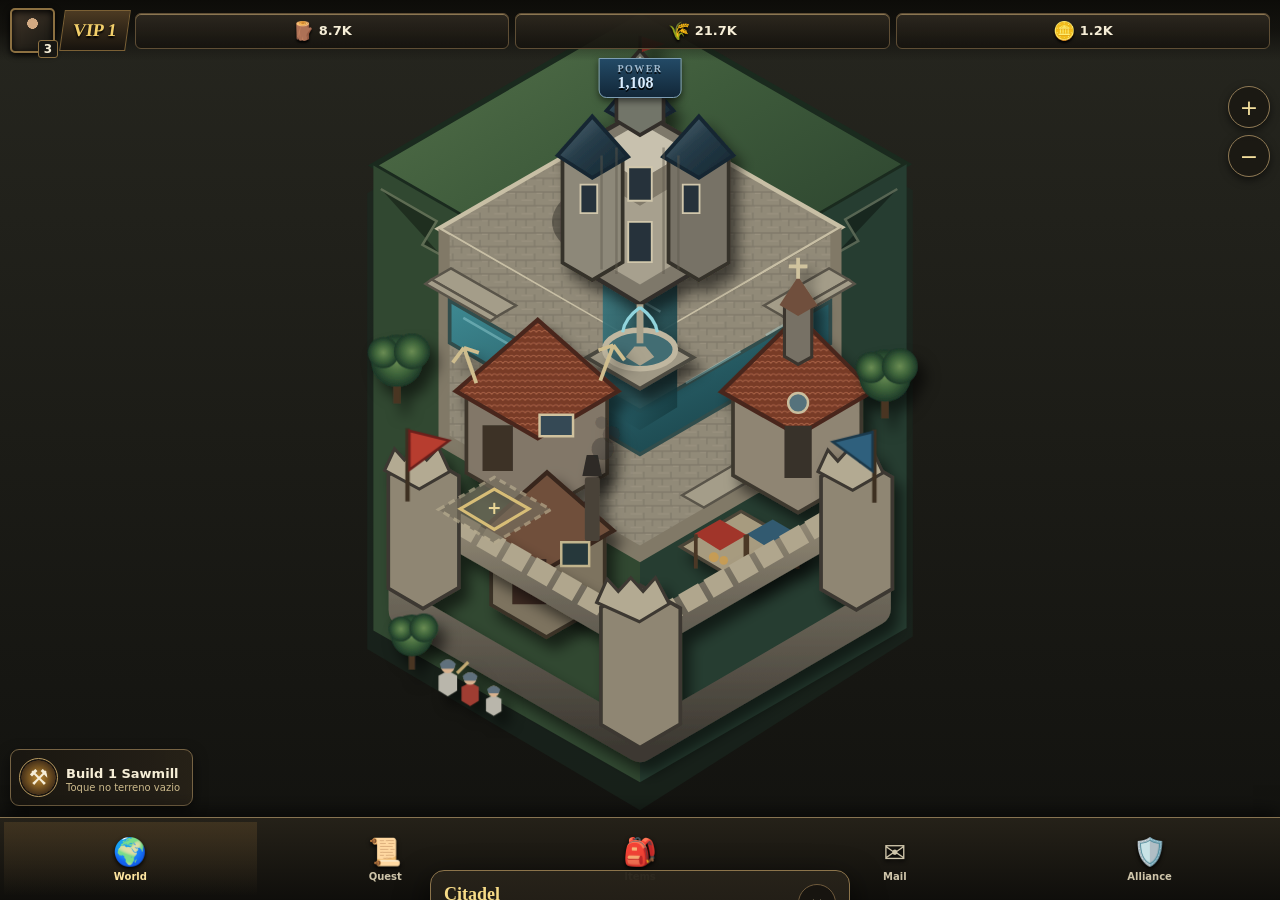
==== index.html @ a98031e5 "Build mobile RTS visual proof" ====
<!doctype html>
<html lang="pt-BR">
<head>
<meta charset="utf-8">
<meta name="viewport" content="width=device-width,initial-scale=1,maximum-scale=1,user-scalable=no,viewport-fit=cover">
<meta name="theme-color" content="#17150f">
<title>Citadel — RTS Visual Proof</title>
<style>
*{box-sizing:border-box;-webkit-tap-highlight-color:transparent}
html,body{margin:0;background:#0f0f0c;color:#f6eed7;font-family:Inter,system-ui,-apple-system,Segoe UI,Roboto,sans-serif;overflow:hidden;height:100%}
button{font:inherit}
#game{height:100%;width:100%;position:relative;overflow:hidden;background:linear-gradient(#26261f,#11110e);touch-action:none}
#worldViewport{position:absolute;inset:0;overflow:hidden}
#world{position:absolute;left:50%;top:48%;width:1000px;height:1500px;transform-origin:50% 50%;transform:translate(-50%,-50%) scale(.62)}
svg{width:100%;height:100%;display:block}
.hud{position:absolute;left:0;right:0;top:0;z-index:30;padding:max(8px,env(safe-area-inset-top)) 10px 8px;background:linear-gradient(180deg,rgba(12,11,8,.97),rgba(12,11,8,.72),transparent);pointer-events:none}
.hudrow{display:flex;align-items:center;gap:7px}
.avatar{width:45px;height:45px;border:2px solid #8c7041;border-radius:5px;background:radial-gradient(circle at 50% 33%,#d2aa83 0 15%,transparent 16%),linear-gradient(145deg,#423629,#151511);box-shadow:0 2px 7px #000 inset,0 2px 6px #000;position:relative;flex:0 0 auto}
.avatar:after{content:"3";position:absolute;right:-5px;bottom:-7px;background:#181713;border:1px solid #8c7041;padding:1px 5px;border-radius:3px;font-weight:900;font-size:12px}
.vip{font-family:Georgia,serif;font-weight:900;font-size:18px;color:#f3cf6a;text-shadow:0 2px 2px #000;border:1px solid #7b6035;background:linear-gradient(#4c3a22,#17130e);padding:9px 10px;transform:skew(-8deg)}
.resources{display:flex;gap:6px;min-width:0;flex:1}
.resource{height:36px;min-width:0;flex:1;display:flex;align-items:center;justify-content:center;gap:5px;border:1px solid #5f4e35;background:linear-gradient(#312b21dd,#14120ddd);border-radius:6px;box-shadow:inset 0 1px #8b7652;font-weight:800;font-size:13px}
.ico{font-size:18px;filter:drop-shadow(0 2px 1px #000)}
.power{position:absolute;top:58px;left:50%;transform:translateX(-50%);background:linear-gradient(180deg,#234a66,#122738);border:1px solid #7e9eb4;border-radius:0 0 8px 8px;padding:4px 18px 5px;font-family:Georgia,serif;font-weight:900;color:#d8edff;text-shadow:0 2px #000;white-space:nowrap;box-shadow:0 3px 7px #0008}
.power small{opacity:.7;font-size:10px;display:block;text-align:center;letter-spacing:.14em}
.zoomCtl{position:absolute;right:10px;top:86px;z-index:31;display:flex;flex-direction:column;gap:7px}
.zoomCtl button{width:42px;height:42px;border-radius:50%;border:1px solid #8f7954;background:#1a1812dd;color:#f4df9d;font-size:22px;box-shadow:0 3px 8px #0008}
.quest{position:absolute;left:10px;bottom:94px;z-index:29;max-width:72%;display:flex;align-items:center;gap:8px;padding:8px 12px 8px 8px;border:1px solid #766344;border-radius:9px;background:linear-gradient(90deg,#1a1711ee,#282218dd);box-shadow:0 5px 14px #0008}
.questIcon{width:39px;height:39px;border-radius:50%;display:grid;place-items:center;background:radial-gradient(circle,#bf8a2f,#453019 65%,#17130f 66%);border:1px solid #b99b60;font-size:22px}
.quest b{font-size:13px}
.quest small{display:block;color:#cdbb8c;font-size:10px}
.bottom{position:absolute;z-index:40;left:0;right:0;bottom:0;padding:4px 4px max(4px,env(safe-area-inset-bottom));background:linear-gradient(#262219f4,#0f0e0bf8);border-top:1px solid #887451;display:grid;grid-template-columns:repeat(5,1fr);gap:2px;box-shadow:0 -5px 18px #0009}
.nav{height:74px;border:0;background:transparent;color:#cfc5aa;display:flex;flex-direction:column;align-items:center;justify-content:center;gap:3px;font-size:10px;font-weight:800}
.nav span{font-size:27px;filter:drop-shadow(0 2px 2px #000)}
.nav.active{color:#ffe6a0;background:linear-gradient(#4b3b23aa,#16130e00)}
.sheet{position:absolute;z-index:50;left:8px;right:8px;bottom:86px;border:1px solid #8c744b;border-radius:14px;background:linear-gradient(180deg,#28231af5,#12110df8);box-shadow:0 12px 32px #000b;transform:translateY(140%);transition:.22s ease;padding:13px}
.sheet.open{transform:translateY(0)}
.sheetHead{display:flex;align-items:flex-start;justify-content:space-between;gap:12px}
.sheet h2{font-family:Georgia,serif;margin:0;font-size:18px;color:#f7db87}
.sheet p{margin:3px 0 0;font-size:11px;color:#c0b18e}
.close{width:38px;height:38px;border-radius:50%;background:#17140f;border:1px solid #6f5a3c;color:#e6d5a9}
.actions{display:grid;grid-template-columns:repeat(3,1fr);gap:8px;margin-top:12px}
.actions button{min-height:46px;border-radius:8px;border:1px solid #8f7448;background:linear-gradient(#5e4727,#281d11);color:#ffe9aa;font-size:12px;font-weight:800}
.actions button:disabled{opacity:.42}
.timerline{margin-top:9px;height:7px;background:#0c0b09;border-radius:9px;overflow:hidden;border:1px solid #4b412f}
.timerfill{height:100%;width:0;background:linear-gradient(90deg,#9a6e22,#f1c75e);transition:width .3s linear}
.toast{position:absolute;z-index:70;left:50%;bottom:175px;transform:translate(-50%,15px);opacity:0;background:#16130fe9;border:1px solid #9a7a48;padding:9px 14px;border-radius:20px;font-size:12px;white-space:nowrap;pointer-events:none;transition:.2s}
.toast.show{opacity:1;transform:translate(-50%,0)}
.floatTag{position:absolute;z-index:25;transform:translate(-50%,-50%);pointer-events:none;font-size:11px;font-weight:900;color:#f5e1a5;text-shadow:0 2px 2px #000;background:#14120dcb;border:1px solid #6b5939;border-radius:10px;padding:3px 7px}
@media(min-width:700px){#world{transform:translate(-50%,-50%) scale(.78)}.sheet{left:50%;right:auto;width:420px;transform:translate(-50%,140%)}.sheet.open{transform:translate(-50%,0)}}
</style>
</head>
<body>
<div id="game">
  <div id="worldViewport">
    <div id="world">
<svg id="city" viewBox="0 0 1000 1500" aria-label="Cidade medieval isométrica interativa">
<defs>
  <linearGradient id="grass" x1="0" y1="0" x2="1" y2="1"><stop stop-color="#55724b"/><stop offset=".45" stop-color="#3e5b3b"/><stop offset="1" stop-color="#273d2b"/></linearGradient>
  <linearGradient id="stone" x1="0" y1="0" x2="1" y2="1"><stop stop-color="#b8b09a"/><stop offset=".5" stop-color="#88806f"/><stop offset="1" stop-color="#5d584e"/></linearGradient>
  <linearGradient id="wall" x1="0" y1="0" x2="0" y2="1"><stop stop-color="#9a907b"/><stop offset=".4" stop-color="#6c6659"/><stop offset="1" stop-color="#3d3932"/></linearGradient>
  <linearGradient id="roofBlue" x1="0" y1="0" x2="1" y2="1"><stop stop-color="#59717c"/><stop offset=".45" stop-color="#263c49"/><stop offset="1" stop-color="#13242e"/></linearGradient>
  <linearGradient id="roofRed" x1="0" y1="0" x2="1" y2="1"><stop stop-color="#a45a3c"/><stop offset=".5" stop-color="#703623"/><stop offset="1" stop-color="#3e1f19"/></linearGradient>
  <linearGradient id="water" x1="0" y1="0" x2="1" y2="1"><stop stop-color="#3e8992"/><stop offset=".6" stop-color="#24575f"/><stop offset="1" stop-color="#14393e"/></linearGradient>
  <pattern id="cobbles" width="44" height="22" patternUnits="userSpaceOnUse">
    <rect width="44" height="22" fill="#918a78"/>
    <path d="M0 11h44M22 0v11M8 11v11M36 11v11" stroke="#6c6659" stroke-width="2" opacity=".45"/>
    <path d="M1 2h18M25 13h10" stroke="#c9c0a7" stroke-width="1" opacity=".28"/>
  </pattern>
  <pattern id="roofTile" width="18" height="10" patternUnits="userSpaceOnUse">
    <rect width="18" height="10" fill="#783b28"/>
    <path d="M0 9Q4 3 9 9Q13 3 18 9" fill="none" stroke="#bc7251" stroke-width="1.6" opacity=".7"/>
  </pattern>
  <filter id="shadow" x="-40%" y="-40%" width="180%" height="180%"><feGaussianBlur in="SourceAlpha" stdDeviation="11"/><feOffset dx="13" dy="18"/><feColorMatrix values="0 0 0 0 0 0 0 0 0 0 0 0 0 0 0 0 0 0 .55 0"/><feMerge><feMergeNode/><feMergeNode in="SourceGraphic"/></feMerge></filter>
  <filter id="soft"><feGaussianBlur stdDeviation="2"/></filter>
  <radialGradient id="tree"><stop stop-color="#6b8d54"/><stop offset=".55" stop-color="#3d633a"/><stop offset="1" stop-color="#1c3828"/></radialGradient>
</defs>

<!-- terrain -->
<path d="M500 105 940 360 940 1080 500 1360 60 1100 60 365Z" fill="#1a2b22" opacity=".55"/>
<path d="M500 70 930 318 500 568 70 320Z" fill="url(#grass)" stroke="#1a2a1e" stroke-width="9"/>
<path d="M70 320 500 568 500 1315 70 1070Z" fill="#314831"/>
<path d="M930 318 500 568 500 1315 930 1066Z" fill="#263d31"/>

<!-- cliff texture -->
<g opacity=".35" stroke="#b3b092" stroke-width="4">
<path d="M82 358l90 52-23 38 95 52-32 42 95 51-20 43 98 56"/>
<path d="M915 358l-84 49 21 35-92 52 25 42-94 53 17 38-103 59"/>
</g>

<!-- plaza -->
<path d="M500 235 825 420 500 610 175 422Z" fill="url(#cobbles)" stroke="#c8bfa5" stroke-width="7"/>
<path d="M500 610 825 420 825 770 500 960 175 772 175 422Z" fill="#817967"/>
<path d="M500 608 807 432 807 754 500 933 193 756 193 432Z" fill="url(#cobbles)"/>

<!-- canals -->
<path d="M193 538 500 716 807 539 807 607 500 786 193 606Z" fill="url(#water)" stroke="#314d4c" stroke-width="6"/>
<path d="M440 275 500 310 560 275 560 710 500 747 440 711Z" fill="url(#water)" opacity=".9"/>
<g opacity=".35" stroke="#b6edf0" stroke-width="4">
<path d="M215 566l88 51M348 643l88 51M574 671l88-51M703 594l76-44"/>
<path d="M467 342l66 38M467 430l66 38M467 518l66 38"/>
</g>

<!-- retaining stairs -->
<g fill="#a49d89" stroke="#595449" stroke-width="4">
<path d="M195 486l105 60-31 18-105-60z"/><path d="M164 504l105 60-10 7-105-60z"/>
<path d="M805 486l-105 60 31 18 105-60z"/><path d="M836 504l-105 60 10 7 105-60z"/>
<path d="M330 792l102 60-35 20-102-60z"/><path d="M670 792l-102 60 35 20 102-60z"/>
</g>

<!-- central keep -->
<g class="building" data-id="keep" filter="url(#shadow)" style="cursor:pointer">
  <ellipse cx="500" cy="411" rx="142" ry="75" fill="#10100e" opacity=".32"/>
  <path d="M405 286 500 232 596 287 596 487 500 544 405 487Z" fill="#7e786b" stroke="#332f29" stroke-width="7"/>
  <path d="M421 297 500 252 579 297 579 465 500 512 421 466Z" fill="#a7a08e"/>
  <path d="M421 297 500 252 579 297 500 344Z" fill="#c8c1ae"/>
  <path d="M421 297 500 344 579 297 579 338 500 385 421 338Z" fill="#817a6b"/>
  <path d="M446 232 500 170 554 232 500 263Z" fill="url(#roofBlue)" stroke="#14232d" stroke-width="6"/>
  <path d="M462 248v-71l38-43 38 43v72l-38 22z" fill="#727469" stroke="#332f29" stroke-width="6"/>
  <path d="M471 177 500 144 529 177 500 195z" fill="#d1cbbb"/>
  <path d="M500 134v-23" stroke="#28231b" stroke-width="5"/><path d="M503 112l37 12-37 13z" fill="#a5362b"/>
  <!-- towers -->
  <g><path d="M375 309l48-27 49 28v166l-49 29-48-28z" fill="#8d8879" stroke="#353129" stroke-width="6"/><path d="M367 304l56-63 58 65-58 34z" fill="url(#roofBlue)" stroke="#162832" stroke-width="6"/><path d="M643 309l-48-27-49 28v166l49 29 48-28z" fill="#777266" stroke="#353129" stroke-width="6"/><path d="M651 304l-56-63-58 65 58 34z" fill="url(#roofBlue)" stroke="#162832" stroke-width="6"/></g>
  <!-- windows -->
  <g fill="#26333a" stroke="#d1c7ac" stroke-width="3"><path d="M481 323h38v54h-38z"/><path d="M481 411h38v65h-38z"/><path d="M404 351h27v46h-27z"/><path d="M569 351h27v46h-27z"/></g>
  <g stroke="#5e594d" stroke-width="4" opacity=".45"><path d="M438 304v184M462 291v204M538 291v204M562 304v184"/></g>
</g>

<!-- fountain -->
<g class="building" data-id="fountain" filter="url(#shadow)" style="cursor:pointer">
 <path d="M500 581l86 49-86 50-86-50z" fill="#9f9885" stroke="#4c493f" stroke-width="6"/>
 <ellipse cx="500" cy="617" rx="57" ry="31" fill="#426d73" stroke="#c0b7a0" stroke-width="9"/>
 <path d="M491 612h18l14 17-23 14-23-14z" fill="#aaa38e"/><path d="M500 607v-63" stroke="#a8a18b" stroke-width="11"/><path d="M500 549q-25 18-28 40M500 549q25 18 28 40" fill="none" stroke="#91d4dc" stroke-width="5"/>
</g>

<!-- chapel -->
<g class="building" data-id="chapel" filter="url(#shadow)" style="cursor:pointer">
 <path d="M650 690l105-60 102 59v132l-102 59-105-60z" fill="#8f8573" stroke="#3e382f" stroke-width="6"/>
 <path d="M631 685l124-122 121 121-121 71z" fill="url(#roofTile)" stroke="#4a281e" stroke-width="7"/>
 <path d="M733 628v-82l22-28 22 28v83l-22 12z" fill="#777165" stroke="#3b362f" stroke-width="5"/>
 <path d="M725 545l30-46 31 46-31 18z" fill="#70503d"/><path d="M755 503v-34M740 483h30" stroke="#d0c39e" stroke-width="6"/>
 <path d="M733 740h44v84h-44z" fill="#393029"/><circle cx="755" cy="703" r="16" fill="#54727c" stroke="#cabf9f" stroke-width="4"/>
</g>

<!-- barracks -->
<g class="building" data-id="barracks" filter="url(#shadow)" style="cursor:pointer">
 <path d="M220 690l115-67 112 65v129l-112 65-115-66z" fill="#827767" stroke="#3d352c" stroke-width="6"/>
 <path d="M203 684l132-115 130 115-130 76z" fill="url(#roofTile)" stroke="#4a281e" stroke-width="7"/>
 <path d="M246 739h49v74h-49z" fill="#3d3328"/><path d="M338 722h54v35h-54z" fill="#354955" stroke="#d0c29e" stroke-width="4"/>
 <path d="M236 671l-20-57M216 614l-18 24M216 614l24 8" stroke="#cfbd8e" stroke-width="6"/>
 <path d="M436 667l21-57M457 610l18 24M457 610l-24 8" stroke="#cfbd8e" stroke-width="6"/>
</g>

<!-- workshop -->
<g class="building" data-id="workshop" filter="url(#shadow)" style="cursor:pointer">
 <path d="M260 912l90-52 93 54v113l-94 54-89-52z" fill="#7d735f" stroke="#3a3328" stroke-width="6"/>
 <path d="M245 908l105-93 107 94-107 62z" fill="#70503b" stroke="#38261e" stroke-width="7"/>
 <path d="M294 955h55v73h-55z" fill="#3c2c22"/><path d="M373 928h45v38h-45z" fill="#26383a" stroke="#c2b58d" stroke-width="4"/>
 <rect x="411" y="823" width="24" height="103" rx="4" fill="#494239"/><path d="M407 821h32l-7-34h-18z" fill="#2d2c28"/>
 <g fill="#2b2925"><circle cx="440" cy="777" r="18" opacity=".35"/><circle cx="454" cy="754" r="14" opacity=".25"/><circle cx="438" cy="735" r="10" opacity=".2"/></g>
</g>

<!-- market -->
<g class="building" data-id="market" filter="url(#shadow)" style="cursor:pointer">
 <path d="M565 935l98-57 107 61-100 58z" fill="#a79b7f" stroke="#4c4437" stroke-width="5"/>
 <g><path d="M587 915l42-24 43 25-43 25z" fill="#a1362c"/><path d="M672 915l42-24 43 25-43 25z" fill="#315a6f"/></g>
 <g stroke="#4b3927" stroke-width="6"><path d="M590 915v55M670 916v55M673 915v55M754 916v55"/></g>
 <g fill="#c69c55"><circle cx="619" cy="952" r="8"/><circle cx="635" cy="957" r="7"/><circle cx="704" cy="952" r="8"/></g>
</g>

<!-- wall foreground -->
<g filter="url(#shadow)">
 <path d="M122 864 500 1082 877 864 877 1035 500 1255 122 1037Z" fill="none" stroke="url(#wall)" stroke-width="55" stroke-linejoin="round"/>
 <path d="M122 849 500 1067 877 849" fill="none" stroke="#b0a68d" stroke-width="33" stroke-dasharray="37 10"/>
 <g fill="#8f8673" stroke="#3c3931" stroke-width="6">
  <path d="M94 819l56-32 58 34v180l-58 34-56-33z"/><path d="M792 822l57-33 58 34v180l-58 34-57-33z"/>
  <path d="M437 1033l63-36 65 37v187l-65 38-63-37z"/>
 </g>
 <g fill="#b3aa92" stroke="#3d3931" stroke-width="5">
  <path d="M88 812l16-35 16 18 18-20 18 20 19-20 18 39-49 28z"/>
  <path d="M787 814l16-35 16 18 18-20 18 20 19-20 18 39-49 28z"/>
  <path d="M430 1025l17-38 18 20 20-22 20 22 20-22 22 42-48 29z"/>
 </g>
</g>

<!-- empty build plot -->
<g class="building" data-id="plot" style="cursor:pointer">
 <path d="M175 875l90-52 91 52-91 54z" fill="#756e5e" opacity=".7" stroke="#b5aa8d" stroke-width="5" stroke-dasharray="11 8"/>
 <path d="M210 874l55-32 56 32-56 33z" fill="none" stroke="#d7bd77" stroke-width="5"/>
 <text x="265" y="882" text-anchor="middle" font-size="28" fill="#ead696" font-weight="900">+</text>
</g>

<!-- trees and details -->
<g filter="url(#shadow)">
  <g transform="translate(108 630)"><rect x="-6" y="24" width="12" height="50" fill="#493624"/><circle cy="5" r="42" fill="url(#tree)"/><circle cx="-22" cy="-8" r="25" fill="url(#tree)"/><circle cx="24" cy="-10" r="29" fill="url(#tree)"/></g>
  <g transform="translate(895 654)"><rect x="-6" y="24" width="12" height="50" fill="#493624"/><circle cy="5" r="42" fill="url(#tree)"/><circle cx="-22" cy="-8" r="25" fill="url(#tree)"/><circle cx="24" cy="-10" r="29" fill="url(#tree)"/></g>
  <g transform="translate(132 1074) scale(.8)"><rect x="-6" y="24" width="12" height="50" fill="#493624"/><circle cy="5" r="42" fill="url(#tree)"/><circle cx="-22" cy="-8" r="25" fill="url(#tree)"/><circle cx="24" cy="-10" r="29" fill="url(#tree)"/></g>
</g>

<!-- troops -->
<g id="troops" filter="url(#shadow)">
 <g transform="translate(190 1135)"><path d="M0 0l15 8v24l-15 9-15-9V8z" fill="#b9b6ab"/><circle cy="-7" r="11" fill="#d8b28f"/><path d="M-13-11Q0-25 13-11l-3 8H-10z" fill="#5f6f7b"/><path d="M15 4l18-18" stroke="#c3aa73" stroke-width="5"/></g>
 <g transform="translate(226 1154) scale(.92)"><path d="M0 0l15 8v24l-15 9-15-9V8z" fill="#9f3c33"/><circle cy="-7" r="11" fill="#d8b28f"/><path d="M-13-11Q0-25 13-11l-3 8H-10z" fill="#5f6f7b"/></g>
 <g transform="translate(264 1174) scale(.82)"><path d="M0 0l15 8v24l-15 9-15-9V8z" fill="#b9b6ab"/><circle cy="-7" r="11" fill="#d8b28f"/><path d="M-13-11Q0-25 13-11l-3 8H-10z" fill="#5f6f7b"/></g>
 </g>

<!-- banners -->
<g><path d="M125 744v118" stroke="#3d3021" stroke-width="7"/><path d="M128 748l64 16-64 47z" fill="#b73d2f" stroke="#6b1f1b" stroke-width="4"/><path d="M878 746v118" stroke="#3d3021" stroke-width="7"/><path d="M875 750l-64 16 64 47z" fill="#2f607d" stroke="#1b394b" stroke-width="4"/></g>

<!-- selection ring -->
<ellipse id="selection" cx="500" cy="430" rx="115" ry="60" fill="none" stroke="#f5d36b" stroke-width="7" stroke-dasharray="15 10" opacity="0"/>
</svg>
    </div>
  </div>

  <div class="hud">
    <div class="hudrow">
      <div class="avatar"></div><div class="vip">VIP 1</div>
      <div class="resources">
        <div class="resource"><span class="ico">🪵</span><span id="wood">8.7K</span></div>
        <div class="resource"><span class="ico">🌾</span><span id="food">21.7K</span></div>
        <div class="resource"><span class="ico">🪙</span><span id="gold">1.2K</span></div>
      </div>
    </div>
    <div class="power"><small>POWER</small><span id="power">1,108</span></div>
  </div>
  <div class="zoomCtl"><button id="zin" aria-label="Aproximar">+</button><button id="zout" aria-label="Afastar">−</button></div>
  <div class="quest"><div class="questIcon">⚒️</div><div><b id="questTitle">Build 1 Sawmill</b><small id="questSub">Toque no terreno vazio</small></div></div>
  <div class="bottom">
    <button class="nav active" data-nav="World"><span>🌍</span>World</button>
    <button class="nav" data-nav="Quest"><span>📜</span>Quest</button>
    <button class="nav" data-nav="Items"><span>🎒</span>Items</button>
    <button class="nav" data-nav="Mail"><span>✉️</span>Mail</button>
    <button class="nav" data-nav="Alliance"><span>🛡️</span>Alliance</button>
  </div>
  <section id="sheet" class="sheet" aria-live="polite">
    <div class="sheetHead"><div><h2 id="bname">Citadel</h2><p id="bdesc">Centro administrativo da cidade.</p></div><button class="close" id="close">×</button></div>
    <div class="timerline"><div class="timerfill" id="timerfill"></div></div>
    <div class="actions">
      <button id="primary">Upgrade</button><button id="secondary">Collect</button><button id="info">Details</button>
    </div>
  </section>
  <div id="toast" class="toast">Pronto</div>
</div>
<script>
(()=>{
const game=document.querySelector('#game'),world=document.querySelector('#world'),sheet=document.querySelector('#sheet'),selection=document.querySelector('#selection');
const bname=document.querySelector('#bname'),bdesc=document.querySelector('#bdesc'),primary=document.querySelector('#primary'),secondary=document.querySelector('#secondary'),timerfill=document.querySelector('#timerfill'),toast=document.querySelector('#toast');
const resources={wood:8700,food:21700,gold:1200,power:1108};
const defs={
 keep:{name:'Citadel — Level 2',desc:'Command center. Upgrade to unlock new districts.',cost:1400,action:'Upgrade'},
 fountain:{name:'Royal Fountain',desc:'A civic monument. Collect morale rewards.',cost:0,action:'Inspire'},
 chapel:{name:'Chapel',desc:'Research civic and cultural bonuses.',cost:900,action:'Research'},
 barracks:{name:'Barracks',desc:'Train infantry for city defense.',cost:600,action:'Train'},
 workshop:{name:'Workshop',desc:'Produces construction tools and siege parts.',cost:500,action:'Craft'},
 market:{name:'Market',desc:'Trade resources and collect taxes.',cost:0,action:'Collect'},
 plot:{name:'Build Plot',desc:'Empty construction lot. Build a Sawmill here.',cost:800,action:'Build Sawmill'}
};
let selected='keep',scale=.62,tx=0,ty=0,drag=false,lastX=0,lastY=0,moved=false,timer=null,timerStart=0,timerDur=0,plotBuilt=false;
function fmt(n){return n>=1000?(n/1000).toFixed(n%1000?1:0)+'K':String(n)}
function sync(){for(const k of ['wood','food','gold'])document.querySelector('#'+k).textContent=fmt(resources[k]);document.querySelector('#power').textContent=resources.power.toLocaleString('en-US')}
function showToast(t){toast.textContent=t;toast.classList.add('show');clearTimeout(showToast.t);showToast.t=setTimeout(()=>toast.classList.remove('show'),1400)}
function applyTransform(){world.style.transform=`translate(calc(-50% + ${tx}px),calc(-50% + ${ty}px)) scale(${scale})`}
function select(id,el){
 selected=id;const d=defs[id];if(!d)return;
 bname.textContent=d.name;bdesc.textContent=d.desc;primary.textContent=d.action;secondary.textContent=id==='barracks'?'Train x5':id==='market'?'Taxes':'Collect';
 primary.disabled=false;timerfill.style.width='0%';sheet.classList.add('open');
 if(el){
  const box=el.getBBox();selection.setAttribute('cx',box.x+box.width/2);selection.setAttribute('cy',box.y+box.height*.72);selection.setAttribute('rx',Math.max(55,box.width*.45));selection.setAttribute('ry',Math.max(30,box.height*.16));selection.style.opacity='1';
 }
}
document.querySelectorAll('.building').forEach(el=>el.addEventListener('click',e=>{if(moved)return;select(el.dataset.id,el)}));
document.querySelector('#close').addEventListener('click',()=>{sheet.classList.remove('open');selection.style.opacity='0'});
function runTimer(ms,onDone){
 clearInterval(timer);timerDur=ms;timerStart=Date.now();primary.disabled=true;
 timer=setInterval(()=>{let p=Math.min(1,(Date.now()-timerStart)/timerDur);timerfill.style.width=(p*100)+'%';primary.textContent=p<1?Math.ceil((timerDur-(Date.now()-timerStart))/1000)+'s':'Done';if(p>=1){clearInterval(timer);primary.disabled=false;onDone();}},120);
}
primary.addEventListener('click',()=>{
 const d=defs[selected];if(!d)return;
 if(selected==='plot'){
   if(plotBuilt){showToast('Sawmill already built');return}
   if(resources.wood<800){showToast('Not enough wood');return}
   resources.wood-=800;sync();runTimer(6500,()=>{
     plotBuilt=true;defs.plot.name='Sawmill — Level 1';defs.plot.desc='Produces wood for construction.';defs.plot.action='Upgrade';
     const g=document.querySelector('[data-id="plot"]');
     g.innerHTML='<path d="M175 875l90-52 91 52-91 54z" fill="#85745e" stroke="#3a3027" stroke-width="6"/><path d="M198 867l67-59 69 60-69 40z" fill="#79422c" stroke="#3f241c" stroke-width="6"/><path d="M221 873v-43l44-25 44 25v44l-44 26z" fill="#9a876e" stroke="#4c4033" stroke-width="5"/><path d="M282 826l42-54 12 10-40 54z" fill="#4c3927"/><circle cx="324" cy="781" r="15" fill="#4b3928"/>';
     document.querySelector('#questTitle').textContent='Sawmill Complete';document.querySelector('#questSub').textContent='Quest reward +250 wood';
     resources.wood+=250;resources.power+=85;sync();bname.textContent=defs.plot.name;bdesc.textContent=defs.plot.desc;primary.textContent='Upgrade';showToast('Sawmill complete +85 Power');
   }); return;
 }
 const cost=d.cost||0;if(cost&&resources.wood<cost){showToast('Not enough wood');return}
 if(cost)resources.wood-=cost;sync();runTimer(selected==='keep'?5000:3200,()=>{resources.power+=selected==='keep'?120:35;sync();primary.textContent=d.action;showToast(d.action+' complete')});
});
secondary.addEventListener('click',()=>{
 if(selected==='barracks'){if(resources.food<500){showToast('Need 500 food');return}resources.food-=500;resources.power+=25;sync();showToast('5 infantry trained');}
 else {resources.gold+=selected==='market'?180:40;sync();showToast('Resources collected');}
});
document.querySelector('#info').addEventListener('click',()=>showToast('Visual proof — interactive prototype'));
document.querySelectorAll('.nav').forEach(b=>b.addEventListener('click',()=>{document.querySelectorAll('.nav').forEach(x=>x.classList.toggle('active',x===b));showToast(b.dataset.nav+' prototype')}));
document.querySelector('#zin').addEventListener('click',()=>{scale=Math.min(1.1,scale+.08);applyTransform()});
document.querySelector('#zout').addEventListener('click',()=>{scale=Math.max(.42,scale-.08);applyTransform()});
game.addEventListener('pointerdown',e=>{if(e.target.closest('button,.sheet'))return;drag=true;moved=false;lastX=e.clientX;lastY=e.clientY;game.setPointerCapture(e.pointerId)});
game.addEventListener('pointermove',e=>{if(!drag)return;let dx=e.clientX-lastX,dy=e.clientY-lastY;if(Math.abs(dx)+Math.abs(dy)>3)moved=true;tx+=dx;ty+=dy;lastX=e.clientX;lastY=e.clientY;tx=Math.max(-320,Math.min(320,tx));ty=Math.max(-420,Math.min(420,ty));applyTransform()});
game.addEventListener('pointerup',()=>{drag=false;setTimeout(()=>moved=false,30)});
game.addEventListener('pointercancel',()=>drag=false);
game.addEventListener('wheel',e=>{e.preventDefault();scale=Math.max(.42,Math.min(1.1,scale+(e.deltaY<0?.05:-.05)));applyTransform()},{passive:false});
sync();applyTransform();
})();
</script>
</body>
</html>
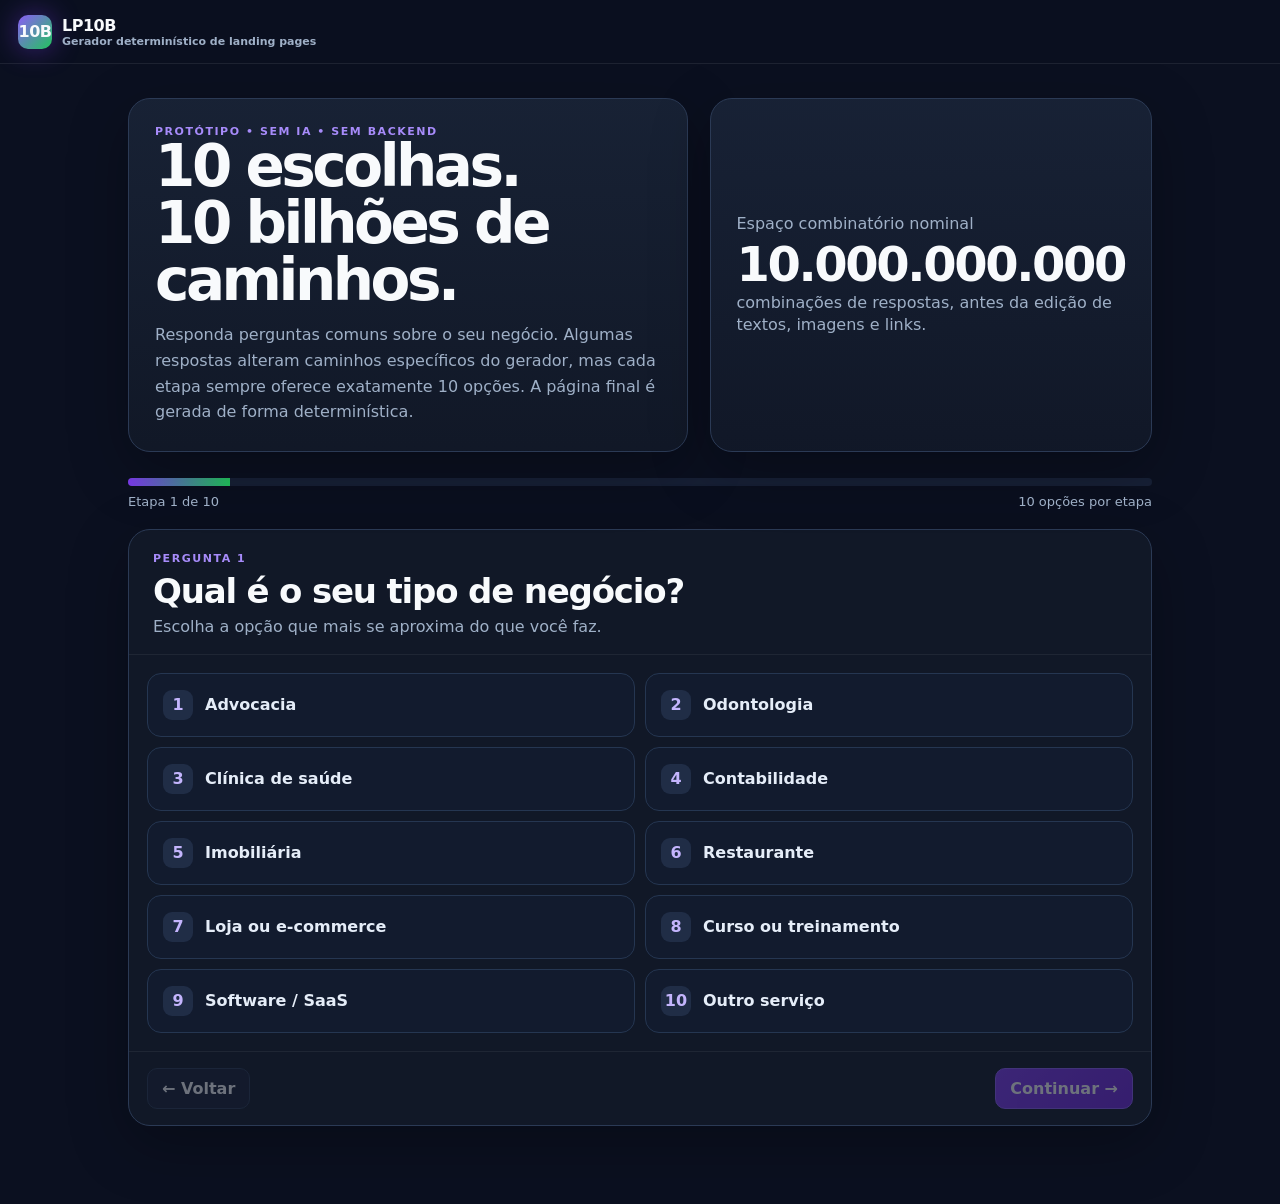
==== commit 5b7a289b: "Replace RTS demo with LP10B deterministic landing page generator" ====
--- a/index.html
+++ b/index.html
@@ -2,309 +2,744 @@
 <html lang="pt-BR">
 <head>
 <meta charset="utf-8">
-<meta name="viewport" content="width=device-width,initial-scale=1,maximum-scale=1,user-scalable=no,viewport-fit=cover">
-<meta name="theme-color" content="#17150f">
-<title>Citadel — RTS Visual Proof</title>
+<meta name="viewport" content="width=device-width,initial-scale=1,viewport-fit=cover">
+<meta name="theme-color" content="#111827">
+<title>LP10B — Gerador determinístico de Landing Pages</title>
 <style>
-*{box-sizing:border-box;-webkit-tap-highlight-color:transparent}
-html,body{margin:0;background:#0f0f0c;color:#f6eed7;font-family:Inter,system-ui,-apple-system,Segoe UI,Roboto,sans-serif;overflow:hidden;height:100%}
-button{font:inherit}
-#game{height:100%;width:100%;position:relative;overflow:hidden;background:linear-gradient(#26261f,#11110e);touch-action:none}
-#worldViewport{position:absolute;inset:0;overflow:hidden}
-#world{position:absolute;left:50%;top:48%;width:1000px;height:1500px;transform-origin:50% 50%;transform:translate(-50%,-50%) scale(.62)}
-svg{width:100%;height:100%;display:block}
-.hud{position:absolute;left:0;right:0;top:0;z-index:30;padding:max(8px,env(safe-area-inset-top)) 10px 8px;background:linear-gradient(180deg,rgba(12,11,8,.97),rgba(12,11,8,.72),transparent);pointer-events:none}
-.hudrow{display:flex;align-items:center;gap:7px}
-.avatar{width:45px;height:45px;border:2px solid #8c7041;border-radius:5px;background:radial-gradient(circle at 50% 33%,#d2aa83 0 15%,transparent 16%),linear-gradient(145deg,#423629,#151511);box-shadow:0 2px 7px #000 inset,0 2px 6px #000;position:relative;flex:0 0 auto}
-.avatar:after{content:"3";position:absolute;right:-5px;bottom:-7px;background:#181713;border:1px solid #8c7041;padding:1px 5px;border-radius:3px;font-weight:900;font-size:12px}
-.vip{font-family:Georgia,serif;font-weight:900;font-size:18px;color:#f3cf6a;text-shadow:0 2px 2px #000;border:1px solid #7b6035;background:linear-gradient(#4c3a22,#17130e);padding:9px 10px;transform:skew(-8deg)}
-.resources{display:flex;gap:6px;min-width:0;flex:1}
-.resource{height:36px;min-width:0;flex:1;display:flex;align-items:center;justify-content:center;gap:5px;border:1px solid #5f4e35;background:linear-gradient(#312b21dd,#14120ddd);border-radius:6px;box-shadow:inset 0 1px #8b7652;font-weight:800;font-size:13px}
-.ico{font-size:18px;filter:drop-shadow(0 2px 1px #000)}
-.power{position:absolute;top:58px;left:50%;transform:translateX(-50%);background:linear-gradient(180deg,#234a66,#122738);border:1px solid #7e9eb4;border-radius:0 0 8px 8px;padding:4px 18px 5px;font-family:Georgia,serif;font-weight:900;color:#d8edff;text-shadow:0 2px #000;white-space:nowrap;box-shadow:0 3px 7px #0008}
-.power small{opacity:.7;font-size:10px;display:block;text-align:center;letter-spacing:.14em}
-.zoomCtl{position:absolute;right:10px;top:86px;z-index:31;display:flex;flex-direction:column;gap:7px}
-.zoomCtl button{width:42px;height:42px;border-radius:50%;border:1px solid #8f7954;background:#1a1812dd;color:#f4df9d;font-size:22px;box-shadow:0 3px 8px #0008}
-.quest{position:absolute;left:10px;bottom:94px;z-index:29;max-width:72%;display:flex;align-items:center;gap:8px;padding:8px 12px 8px 8px;border:1px solid #766344;border-radius:9px;background:linear-gradient(90deg,#1a1711ee,#282218dd);box-shadow:0 5px 14px #0008}
-.questIcon{width:39px;height:39px;border-radius:50%;display:grid;place-items:center;background:radial-gradient(circle,#bf8a2f,#453019 65%,#17130f 66%);border:1px solid #b99b60;font-size:22px}
-.quest b{font-size:13px}
-.quest small{display:block;color:#cdbb8c;font-size:10px}
-.bottom{position:absolute;z-index:40;left:0;right:0;bottom:0;padding:4px 4px max(4px,env(safe-area-inset-bottom));background:linear-gradient(#262219f4,#0f0e0bf8);border-top:1px solid #887451;display:grid;grid-template-columns:repeat(5,1fr);gap:2px;box-shadow:0 -5px 18px #0009}
-.nav{height:74px;border:0;background:transparent;color:#cfc5aa;display:flex;flex-direction:column;align-items:center;justify-content:center;gap:3px;font-size:10px;font-weight:800}
-.nav span{font-size:27px;filter:drop-shadow(0 2px 2px #000)}
-.nav.active{color:#ffe6a0;background:linear-gradient(#4b3b23aa,#16130e00)}
-.sheet{position:absolute;z-index:50;left:8px;right:8px;bottom:86px;border:1px solid #8c744b;border-radius:14px;background:linear-gradient(180deg,#28231af5,#12110df8);box-shadow:0 12px 32px #000b;transform:translateY(140%);transition:.22s ease;padding:13px}
-.sheet.open{transform:translateY(0)}
-.sheetHead{display:flex;align-items:flex-start;justify-content:space-between;gap:12px}
-.sheet h2{font-family:Georgia,serif;margin:0;font-size:18px;color:#f7db87}
-.sheet p{margin:3px 0 0;font-size:11px;color:#c0b18e}
-.close{width:38px;height:38px;border-radius:50%;background:#17140f;border:1px solid #6f5a3c;color:#e6d5a9}
-.actions{display:grid;grid-template-columns:repeat(3,1fr);gap:8px;margin-top:12px}
-.actions button{min-height:46px;border-radius:8px;border:1px solid #8f7448;background:linear-gradient(#5e4727,#281d11);color:#ffe9aa;font-size:12px;font-weight:800}
-.actions button:disabled{opacity:.42}
-.timerline{margin-top:9px;height:7px;background:#0c0b09;border-radius:9px;overflow:hidden;border:1px solid #4b412f}
-.timerfill{height:100%;width:0;background:linear-gradient(90deg,#9a6e22,#f1c75e);transition:width .3s linear}
-.toast{position:absolute;z-index:70;left:50%;bottom:175px;transform:translate(-50%,15px);opacity:0;background:#16130fe9;border:1px solid #9a7a48;padding:9px 14px;border-radius:20px;font-size:12px;white-space:nowrap;pointer-events:none;transition:.2s}
-.toast.show{opacity:1;transform:translate(-50%,0)}
-.floatTag{position:absolute;z-index:25;transform:translate(-50%,-50%);pointer-events:none;font-size:11px;font-weight:900;color:#f5e1a5;text-shadow:0 2px 2px #000;background:#14120dcb;border:1px solid #6b5939;border-radius:10px;padding:3px 7px}
-@media(min-width:700px){#world{transform:translate(-50%,-50%) scale(.78)}.sheet{left:50%;right:auto;width:420px;transform:translate(-50%,140%)}.sheet.open{transform:translate(-50%,0)}}
+:root{
+  --bg:#0b1020;--panel:#111827;--panel2:#182235;--line:#2b3a55;--text:#f8fafc;
+  --muted:#9fb0c7;--accent:#7c3aed;--accent2:#22c55e;--danger:#ef4444;
+  --shadow:0 18px 60px rgba(0,0,0,.28)
+}
+*{box-sizing:border-box}
+html,body{margin:0;min-height:100%;font-family:Inter,ui-sans-serif,system-ui,-apple-system,BlinkMacSystemFont,"Segoe UI",sans-serif;background:var(--bg);color:var(--text)}
+button,input,select,textarea{font:inherit}
+button{cursor:pointer}
+.app{min-height:100vh}
+.topbar{height:64px;display:flex;align-items:center;justify-content:space-between;padding:0 18px;border-bottom:1px solid rgba(255,255,255,.08);background:rgba(11,16,32,.92);backdrop-filter:blur(14px);position:sticky;top:0;z-index:50}
+.brand{display:flex;align-items:center;gap:10px;font-weight:900;letter-spacing:-.03em}
+.brandMark{width:34px;height:34px;border-radius:10px;background:linear-gradient(135deg,#8b5cf6,#22c55e);display:grid;place-items:center;box-shadow:0 0 28px rgba(124,58,237,.45)}
+.brand small{display:block;font-size:11px;font-weight:600;color:var(--muted);letter-spacing:0}
+.topActions{display:flex;gap:8px;align-items:center}
+.btn{border:1px solid var(--line);background:#172036;color:var(--text);border-radius:10px;padding:10px 14px;font-weight:800}
+.btn:hover{filter:brightness(1.1)}
+.btn.primary{background:linear-gradient(135deg,#7c3aed,#6d28d9);border-color:#8b5cf6}
+.btn.success{background:#15803d;border-color:#22c55e}
+.btn.ghost{background:transparent}
+.btn:disabled{opacity:.4;cursor:not-allowed}
+
+.generator{max-width:1060px;margin:0 auto;padding:34px 18px 60px}
+.heroIntro{display:grid;grid-template-columns:1.35fr .65fr;gap:22px;align-items:stretch;margin-bottom:26px}
+.introCard,.counterCard{background:linear-gradient(180deg,rgba(24,34,53,.98),rgba(17,24,39,.98));border:1px solid var(--line);border-radius:22px;padding:26px;box-shadow:var(--shadow)}
+.introCard h1{font-size:clamp(30px,5vw,58px);line-height:.98;margin:0 0 14px;letter-spacing:-.06em}
+.introCard p{margin:0;color:var(--muted);max-width:720px;font-size:16px;line-height:1.6}
+.counterCard{display:flex;flex-direction:column;justify-content:center}
+.counterCard strong{font-size:clamp(30px,5vw,48px);letter-spacing:-.05em}
+.counterCard span{color:var(--muted);line-height:1.4}
+.progressWrap{margin:12px 0 20px}
+.progressLine{height:8px;border-radius:99px;background:#172036;overflow:hidden}
+.progressBar{height:100%;width:10%;background:linear-gradient(90deg,#7c3aed,#22c55e);transition:.25s}
+.progressMeta{display:flex;justify-content:space-between;color:var(--muted);font-size:13px;margin-top:8px}
+.questionCard{background:var(--panel);border:1px solid var(--line);border-radius:22px;overflow:hidden;box-shadow:var(--shadow)}
+.questionHead{padding:22px 24px 18px;border-bottom:1px solid rgba(255,255,255,.06)}
+.eyebrow{text-transform:uppercase;letter-spacing:.14em;color:#a78bfa;font-size:11px;font-weight:900}
+.questionHead h2{margin:6px 0 6px;font-size:clamp(22px,3vw,34px);letter-spacing:-.035em}
+.questionHead p{margin:0;color:var(--muted)}
+.options{display:grid;grid-template-columns:repeat(2,minmax(0,1fr));gap:10px;padding:18px}
+.option{display:flex;align-items:center;gap:12px;text-align:left;background:#121b2e;border:1px solid #253651;border-radius:14px;padding:15px;min-height:64px;color:#e5edf8;transition:.15s}
+.option:hover{transform:translateY(-1px);border-color:#6d58a8;background:#17243b}
+.option.active{background:linear-gradient(135deg,rgba(124,58,237,.28),rgba(34,197,94,.12));border-color:#8b5cf6;box-shadow:inset 0 0 0 1px rgba(139,92,246,.22)}
+.optionNum{width:30px;height:30px;border-radius:9px;background:#202d46;display:grid;place-items:center;font-weight:900;color:#c4b5fd;flex:0 0 auto}
+.optionText{font-weight:750}
+.questionFoot{display:flex;justify-content:space-between;gap:10px;padding:16px 18px;border-top:1px solid rgba(255,255,255,.06)}
+.pathSummary{margin-top:18px;display:flex;gap:7px;flex-wrap:wrap}
+.pathChip{font-size:11px;color:#cbd5e1;background:#111827;border:1px solid #24334d;padding:7px 9px;border-radius:999px}
+.pathChip b{color:#a78bfa}
+
+.editorShell{display:none;height:calc(100vh - 64px);grid-template-columns:320px 1fr;background:#0d1323}
+.editorShell.active{display:grid}
+.inspector{border-right:1px solid var(--line);background:#101827;overflow:auto;padding:16px}
+.inspector h2{margin:4px 0 4px;font-size:18px}
+.inspector .sub{color:var(--muted);font-size:12px;margin-bottom:16px;line-height:1.45}
+.inspectorCard{border:1px solid #263753;background:#121c2f;border-radius:14px;padding:14px;margin-bottom:12px}
+.inspectorCard h3{font-size:12px;text-transform:uppercase;letter-spacing:.1em;color:#b8c7db;margin:0 0 12px}
+.field{margin-bottom:12px}
+.field:last-child{margin-bottom:0}
+.field label{display:block;font-size:11px;color:#9fb0c7;margin-bottom:5px;font-weight:800}
+.field input,.field textarea,.field select{width:100%;background:#0b1323;border:1px solid #31425f;border-radius:9px;color:#f8fafc;padding:10px;outline:none}
+.field textarea{min-height:88px;resize:vertical}
+.field input:focus,.field textarea:focus,.field select:focus{border-color:#8b5cf6;box-shadow:0 0 0 3px rgba(139,92,246,.13)}
+.imageDrop{border:1px dashed #526681;border-radius:12px;padding:16px;text-align:center;color:#b7c7dc;background:#0c1527}
+.imageDrop input{display:none}
+.help{font-size:11px;color:#7f92ad;line-height:1.4;margin-top:7px}
+.selectionTag{font-size:11px;background:#1e293b;border:1px solid #334155;border-radius:999px;padding:6px 8px;display:inline-flex;margin:2px;color:#cbd5e1}
+
+.previewArea{overflow:auto;padding:20px;background:
+ radial-gradient(circle at 20% 15%,rgba(124,58,237,.12),transparent 30%),
+ linear-gradient(135deg,#111827,#0f172a)}
+.previewToolbar{max-width:1200px;margin:0 auto 12px;display:flex;justify-content:space-between;align-items:center;gap:10px}
+.previewToolbar .status{font-size:12px;color:#aabbd0}
+.deviceBtns{display:flex;gap:6px}
+.deviceBtns button{width:36px;height:34px;border-radius:8px;border:1px solid #334155;background:#111827;color:#dbeafe}
+.deviceBtns button.active{border-color:#8b5cf6;background:#312e81}
+.previewFrame{max-width:1200px;margin:0 auto;background:#fff;border-radius:14px;box-shadow:0 30px 70px rgba(0,0,0,.32);overflow:hidden;transition:.25s}
+.previewFrame.mobile{max-width:390px}
+.previewFrame.tablet{max-width:760px}
+.editable{outline:0;position:relative}
+.editable:hover{box-shadow:0 0 0 2px #8b5cf6 inset;cursor:text}
+.editable.selected{box-shadow:0 0 0 3px #7c3aed inset}
+[data-image-var]:hover{box-shadow:0 0 0 3px #22c55e inset;cursor:pointer}
+[data-link-var]:hover{box-shadow:0 0 0 3px #f59e0b inset}
+.editHint{display:flex;align-items:center;gap:6px;color:#9fb0c7;font-size:11px;margin-top:8px}
+.dot{width:7px;height:7px;border-radius:50%;background:#22c55e}
+
+@media(max-width:800px){
+  .heroIntro{grid-template-columns:1fr}
+  .options{grid-template-columns:1fr}
+  .editorShell.active{grid-template-columns:1fr;height:auto}
+  .inspector{border-right:0;border-bottom:1px solid var(--line);max-height:42vh}
+  .previewArea{min-height:58vh;padding:10px}
+  .topbar{height:auto;min-height:64px;gap:8px;flex-wrap:wrap;padding:10px 12px}
+  .topActions .btn{padding:8px 10px;font-size:12px}
+}
+</style>
+
+<style id="lpStyles">
+.lp-document{--lp-bg:#ffffff;--lp-text:#101828;--lp-muted:#667085;--lp-primary:#6d28d9;--lp-soft:#f4f0ff;--lp-card:#ffffff;--lp-line:#e5e7eb;--lp-radius:20px;background:var(--lp-bg);color:var(--lp-text);font-family:Inter,ui-sans-serif,system-ui,-apple-system,BlinkMacSystemFont,"Segoe UI",sans-serif;min-height:100vh}
+.lp-document *{box-sizing:border-box}
+.lp-document a{text-decoration:none;color:inherit}
+.lp-wrap{width:min(1120px,calc(100% - 40px));margin:0 auto}
+.lp-nav{height:78px;display:flex;align-items:center;justify-content:space-between;gap:18px}
+.lp-brand{display:flex;align-items:center;gap:10px;font-weight:900;letter-spacing:-.03em}
+.lp-logo{width:42px;height:42px;border-radius:12px;object-fit:cover;background:var(--lp-primary);display:block}
+.lp-navlinks{display:flex;align-items:center;gap:22px;color:var(--lp-muted);font-size:14px}
+.lp-btn{display:inline-flex;align-items:center;justify-content:center;gap:8px;background:var(--lp-primary);color:#fff!important;border-radius:12px;padding:13px 18px;font-weight:850;box-shadow:0 10px 24px color-mix(in srgb,var(--lp-primary) 24%,transparent)}
+.lp-btn.alt{background:transparent;color:var(--lp-primary)!important;border:1px solid color-mix(in srgb,var(--lp-primary) 28%,var(--lp-line))}
+.lp-hero{padding:74px 0 66px;display:grid;grid-template-columns:1.08fr .92fr;gap:48px;align-items:center}
+.lp-kicker{display:inline-flex;align-items:center;gap:8px;padding:7px 10px;border-radius:999px;background:var(--lp-soft);color:var(--lp-primary);font-weight:800;font-size:12px;margin-bottom:18px}
+.lp-h1{font-size:clamp(42px,6.6vw,76px);line-height:.98;letter-spacing:-.065em;margin:0 0 20px;max-width:780px}
+.lp-lead{font-size:18px;line-height:1.65;color:var(--lp-muted);margin:0 0 26px;max-width:680px}
+.lp-actions{display:flex;gap:10px;flex-wrap:wrap}
+.lp-proofline{display:flex;gap:22px;flex-wrap:wrap;margin-top:30px;color:var(--lp-muted);font-size:13px}
+.lp-proofline b{color:var(--lp-text);display:block;font-size:20px}
+.lp-visual{min-height:480px;border-radius:calc(var(--lp-radius) + 6px);overflow:hidden;background:linear-gradient(145deg,var(--lp-soft),#eef2ff);position:relative;border:1px solid var(--lp-line)}
+.lp-visual img{width:100%;height:100%;min-height:480px;object-fit:cover;display:block}
+.lp-placeholder{position:absolute;inset:0;display:grid;place-items:center;text-align:center;padding:34px;color:var(--lp-primary);font-weight:900;background:
+ radial-gradient(circle at 65% 28%,color-mix(in srgb,var(--lp-primary) 24%,transparent),transparent 25%),
+ radial-gradient(circle at 25% 72%,color-mix(in srgb,var(--lp-primary) 15%,transparent),transparent 26%),
+ linear-gradient(135deg,var(--lp-soft),#fff)}
+.lp-placeholder span{display:block;font-size:13px;color:var(--lp-muted);font-weight:650;margin-top:8px}
+.lp-section{padding:76px 0;border-top:1px solid var(--lp-line)}
+.lp-center{text-align:center}
+.lp-eyebrow{color:var(--lp-primary);font-size:12px;text-transform:uppercase;letter-spacing:.16em;font-weight:900}
+.lp-h2{font-size:clamp(30px,4.2vw,48px);letter-spacing:-.045em;line-height:1.05;margin:10px auto 14px;max-width:760px}
+.lp-sectionLead{color:var(--lp-muted);max-width:700px;line-height:1.65;margin:0 auto}
+.lp-grid3{display:grid;grid-template-columns:repeat(3,1fr);gap:16px;margin-top:34px}
+.lp-card{padding:24px;border:1px solid var(--lp-line);border-radius:var(--lp-radius);background:var(--lp-card)}
+.lp-cardIcon{width:42px;height:42px;border-radius:12px;display:grid;place-items:center;background:var(--lp-soft);color:var(--lp-primary);font-weight:900;margin-bottom:16px}
+.lp-card h3{margin:0 0 9px;font-size:18px}
+.lp-card p{margin:0;color:var(--lp-muted);line-height:1.55;font-size:14px}
+.lp-testimonial{padding:34px;border-radius:var(--lp-radius);background:var(--lp-soft);margin-top:30px;display:grid;grid-template-columns:1fr auto;gap:22px;align-items:center}
+.lp-quote{font-size:24px;line-height:1.45;letter-spacing:-.02em}
+.lp-person{color:var(--lp-muted);font-size:13px;min-width:180px}
+.lp-steps{display:grid;grid-template-columns:repeat(3,1fr);gap:16px;margin-top:34px;counter-reset:step}
+.lp-step{padding:22px;border-top:3px solid var(--lp-primary);background:var(--lp-soft);border-radius:0 0 var(--lp-radius) var(--lp-radius)}
+.lp-step:before{counter-increment:step;content:counter(step);display:grid;place-items:center;width:30px;height:30px;border-radius:50%;background:var(--lp-primary);color:white;font-weight:900;margin-bottom:13px}
+.lp-step h3{margin:0 0 7px}.lp-step p{margin:0;color:var(--lp-muted);line-height:1.5;font-size:14px}
+.lp-faq{max-width:820px;margin:30px auto 0}
+.lp-faq details{border-bottom:1px solid var(--lp-line);padding:18px 2px}
+.lp-faq summary{font-weight:800;cursor:pointer}
+.lp-faq p{color:var(--lp-muted);line-height:1.55}
+.lp-ctaBand{padding:42px;border-radius:calc(var(--lp-radius) + 4px);background:var(--lp-text);color:var(--lp-bg);display:flex;align-items:center;justify-content:space-between;gap:24px}
+.lp-ctaBand h2{font-size:34px;letter-spacing:-.04em;margin:0 0 8px}.lp-ctaBand p{margin:0;opacity:.72}
+.lp-footer{padding:36px 0;color:var(--lp-muted);font-size:13px;display:flex;justify-content:space-between;gap:16px;border-top:1px solid var(--lp-line)}
+.lp-theme-dark{--lp-bg:#0b1020;--lp-text:#f8fafc;--lp-muted:#a8b4c7;--lp-card:#111827;--lp-line:#263248;--lp-soft:#151f34}
+.lp-theme-luxury{--lp-bg:#fbf8f1;--lp-text:#251d13;--lp-muted:#756a5b;--lp-primary:#8b6f3d;--lp-soft:#efe6d5;--lp-card:#fffdf8;--lp-line:#dfd3be;--lp-radius:8px}
+.lp-theme-tech{--lp-bg:#07111f;--lp-text:#eff8ff;--lp-muted:#9fb4ca;--lp-primary:#06b6d4;--lp-soft:#0c2030;--lp-card:#0a1726;--lp-line:#153249;--lp-radius:18px}
+.lp-theme-soft{--lp-bg:#fffdfd;--lp-text:#321f2a;--lp-muted:#7a6570;--lp-primary:#db2777;--lp-soft:#fdf2f8;--lp-card:#fff;--lp-line:#f3dce7;--lp-radius:26px}
+.lp-theme-bold{--lp-bg:#fffdf6;--lp-text:#171717;--lp-muted:#5f5f5f;--lp-primary:#e11d48;--lp-soft:#ffe4e6;--lp-card:#fff;--lp-line:#171717;--lp-radius:4px}
+.lp-hero.center{grid-template-columns:1fr;text-align:center}.lp-hero.center .lp-lead{margin-left:auto;margin-right:auto}.lp-hero.center .lp-actions,.lp-hero.center .lp-proofline{justify-content:center}.lp-hero.center .lp-visual{min-height:360px}.lp-hero.center .lp-visual img{min-height:360px}
+.lp-hero.reverse .lp-visual{order:-1}
+.lp-document.compact .lp-section{padding:52px 0}.lp-document.compact .lp-hero{padding:52px 0}
+@media(max-width:760px){
+ .lp-wrap{width:min(100% - 28px,1120px)}.lp-navlinks{display:none}.lp-nav{height:66px}
+ .lp-hero{grid-template-columns:1fr;padding:46px 0 50px;gap:26px}.lp-h1{font-size:44px}
+ .lp-visual,.lp-visual img{min-height:330px}.lp-grid3,.lp-steps{grid-template-columns:1fr}
+ .lp-testimonial{grid-template-columns:1fr}.lp-ctaBand{padding:28px;align-items:flex-start;flex-direction:column}
+ .lp-footer{flex-direction:column}.lp-section{padding:54px 0}
+}
 </style>
 </head>
 <body>
-<div id="game">
-  <div id="worldViewport">
-    <div id="world">
-<svg id="city" viewBox="0 0 1000 1500" aria-label="Cidade medieval isométrica interativa">
-<defs>
-  <linearGradient id="grass" x1="0" y1="0" x2="1" y2="1"><stop stop-color="#55724b"/><stop offset=".45" stop-color="#3e5b3b"/><stop offset="1" stop-color="#273d2b"/></linearGradient>
-  <linearGradient id="stone" x1="0" y1="0" x2="1" y2="1"><stop stop-color="#b8b09a"/><stop offset=".5" stop-color="#88806f"/><stop offset="1" stop-color="#5d584e"/></linearGradient>
-  <linearGradient id="wall" x1="0" y1="0" x2="0" y2="1"><stop stop-color="#9a907b"/><stop offset=".4" stop-color="#6c6659"/><stop offset="1" stop-color="#3d3932"/></linearGradient>
-  <linearGradient id="roofBlue" x1="0" y1="0" x2="1" y2="1"><stop stop-color="#59717c"/><stop offset=".45" stop-color="#263c49"/><stop offset="1" stop-color="#13242e"/></linearGradient>
-  <linearGradient id="roofRed" x1="0" y1="0" x2="1" y2="1"><stop stop-color="#a45a3c"/><stop offset=".5" stop-color="#703623"/><stop offset="1" stop-color="#3e1f19"/></linearGradient>
-  <linearGradient id="water" x1="0" y1="0" x2="1" y2="1"><stop stop-color="#3e8992"/><stop offset=".6" stop-color="#24575f"/><stop offset="1" stop-color="#14393e"/></linearGradient>
-  <pattern id="cobbles" width="44" height="22" patternUnits="userSpaceOnUse">
-    <rect width="44" height="22" fill="#918a78"/>
-    <path d="M0 11h44M22 0v11M8 11v11M36 11v11" stroke="#6c6659" stroke-width="2" opacity=".45"/>
-    <path d="M1 2h18M25 13h10" stroke="#c9c0a7" stroke-width="1" opacity=".28"/>
-  </pattern>
-  <pattern id="roofTile" width="18" height="10" patternUnits="userSpaceOnUse">
-    <rect width="18" height="10" fill="#783b28"/>
-    <path d="M0 9Q4 3 9 9Q13 3 18 9" fill="none" stroke="#bc7251" stroke-width="1.6" opacity=".7"/>
-  </pattern>
-  <filter id="shadow" x="-40%" y="-40%" width="180%" height="180%"><feGaussianBlur in="SourceAlpha" stdDeviation="11"/><feOffset dx="13" dy="18"/><feColorMatrix values="0 0 0 0 0 0 0 0 0 0 0 0 0 0 0 0 0 0 .55 0"/><feMerge><feMergeNode/><feMergeNode in="SourceGraphic"/></feMerge></filter>
-  <filter id="soft"><feGaussianBlur stdDeviation="2"/></filter>
-  <radialGradient id="tree"><stop stop-color="#6b8d54"/><stop offset=".55" stop-color="#3d633a"/><stop offset="1" stop-color="#1c3828"/></radialGradient>
-</defs>
-
-<!-- terrain -->
-<path d="M500 105 940 360 940 1080 500 1360 60 1100 60 365Z" fill="#1a2b22" opacity=".55"/>
-<path d="M500 70 930 318 500 568 70 320Z" fill="url(#grass)" stroke="#1a2a1e" stroke-width="9"/>
-<path d="M70 320 500 568 500 1315 70 1070Z" fill="#314831"/>
-<path d="M930 318 500 568 500 1315 930 1066Z" fill="#263d31"/>
-
-<!-- cliff texture -->
-<g opacity=".35" stroke="#b3b092" stroke-width="4">
-<path d="M82 358l90 52-23 38 95 52-32 42 95 51-20 43 98 56"/>
-<path d="M915 358l-84 49 21 35-92 52 25 42-94 53 17 38-103 59"/>
-</g>
-
-<!-- plaza -->
-<path d="M500 235 825 420 500 610 175 422Z" fill="url(#cobbles)" stroke="#c8bfa5" stroke-width="7"/>
-<path d="M500 610 825 420 825 770 500 960 175 772 175 422Z" fill="#817967"/>
-<path d="M500 608 807 432 807 754 500 933 193 756 193 432Z" fill="url(#cobbles)"/>
-
-<!-- canals -->
-<path d="M193 538 500 716 807 539 807 607 500 786 193 606Z" fill="url(#water)" stroke="#314d4c" stroke-width="6"/>
-<path d="M440 275 500 310 560 275 560 710 500 747 440 711Z" fill="url(#water)" opacity=".9"/>
-<g opacity=".35" stroke="#b6edf0" stroke-width="4">
-<path d="M215 566l88 51M348 643l88 51M574 671l88-51M703 594l76-44"/>
-<path d="M467 342l66 38M467 430l66 38M467 518l66 38"/>
-</g>
-
-<!-- retaining stairs -->
-<g fill="#a49d89" stroke="#595449" stroke-width="4">
-<path d="M195 486l105 60-31 18-105-60z"/><path d="M164 504l105 60-10 7-105-60z"/>
-<path d="M805 486l-105 60 31 18 105-60z"/><path d="M836 504l-105 60 10 7 105-60z"/>
-<path d="M330 792l102 60-35 20-102-60z"/><path d="M670 792l-102 60 35 20 102-60z"/>
-</g>
-
-<!-- central keep -->
-<g class="building" data-id="keep" filter="url(#shadow)" style="cursor:pointer">
-  <ellipse cx="500" cy="411" rx="142" ry="75" fill="#10100e" opacity=".32"/>
-  <path d="M405 286 500 232 596 287 596 487 500 544 405 487Z" fill="#7e786b" stroke="#332f29" stroke-width="7"/>
-  <path d="M421 297 500 252 579 297 579 465 500 512 421 466Z" fill="#a7a08e"/>
-  <path d="M421 297 500 252 579 297 500 344Z" fill="#c8c1ae"/>
-  <path d="M421 297 500 344 579 297 579 338 500 385 421 338Z" fill="#817a6b"/>
-  <path d="M446 232 500 170 554 232 500 263Z" fill="url(#roofBlue)" stroke="#14232d" stroke-width="6"/>
-  <path d="M462 248v-71l38-43 38 43v72l-38 22z" fill="#727469" stroke="#332f29" stroke-width="6"/>
-  <path d="M471 177 500 144 529 177 500 195z" fill="#d1cbbb"/>
-  <path d="M500 134v-23" stroke="#28231b" stroke-width="5"/><path d="M503 112l37 12-37 13z" fill="#a5362b"/>
-  <!-- towers -->
-  <g><path d="M375 309l48-27 49 28v166l-49 29-48-28z" fill="#8d8879" stroke="#353129" stroke-width="6"/><path d="M367 304l56-63 58 65-58 34z" fill="url(#roofBlue)" stroke="#162832" stroke-width="6"/><path d="M643 309l-48-27-49 28v166l49 29 48-28z" fill="#777266" stroke="#353129" stroke-width="6"/><path d="M651 304l-56-63-58 65 58 34z" fill="url(#roofBlue)" stroke="#162832" stroke-width="6"/></g>
-  <!-- windows -->
-  <g fill="#26333a" stroke="#d1c7ac" stroke-width="3"><path d="M481 323h38v54h-38z"/><path d="M481 411h38v65h-38z"/><path d="M404 351h27v46h-27z"/><path d="M569 351h27v46h-27z"/></g>
-  <g stroke="#5e594d" stroke-width="4" opacity=".45"><path d="M438 304v184M462 291v204M538 291v204M562 304v184"/></g>
-</g>
-
-<!-- fountain -->
-<g class="building" data-id="fountain" filter="url(#shadow)" style="cursor:pointer">
- <path d="M500 581l86 49-86 50-86-50z" fill="#9f9885" stroke="#4c493f" stroke-width="6"/>
- <ellipse cx="500" cy="617" rx="57" ry="31" fill="#426d73" stroke="#c0b7a0" stroke-width="9"/>
- <path d="M491 612h18l14 17-23 14-23-14z" fill="#aaa38e"/><path d="M500 607v-63" stroke="#a8a18b" stroke-width="11"/><path d="M500 549q-25 18-28 40M500 549q25 18 28 40" fill="none" stroke="#91d4dc" stroke-width="5"/>
-</g>
-
-<!-- chapel -->
-<g class="building" data-id="chapel" filter="url(#shadow)" style="cursor:pointer">
- <path d="M650 690l105-60 102 59v132l-102 59-105-60z" fill="#8f8573" stroke="#3e382f" stroke-width="6"/>
- <path d="M631 685l124-122 121 121-121 71z" fill="url(#roofTile)" stroke="#4a281e" stroke-width="7"/>
- <path d="M733 628v-82l22-28 22 28v83l-22 12z" fill="#777165" stroke="#3b362f" stroke-width="5"/>
- <path d="M725 545l30-46 31 46-31 18z" fill="#70503d"/><path d="M755 503v-34M740 483h30" stroke="#d0c39e" stroke-width="6"/>
- <path d="M733 740h44v84h-44z" fill="#393029"/><circle cx="755" cy="703" r="16" fill="#54727c" stroke="#cabf9f" stroke-width="4"/>
-</g>
-
-<!-- barracks -->
-<g class="building" data-id="barracks" filter="url(#shadow)" style="cursor:pointer">
- <path d="M220 690l115-67 112 65v129l-112 65-115-66z" fill="#827767" stroke="#3d352c" stroke-width="6"/>
- <path d="M203 684l132-115 130 115-130 76z" fill="url(#roofTile)" stroke="#4a281e" stroke-width="7"/>
- <path d="M246 739h49v74h-49z" fill="#3d3328"/><path d="M338 722h54v35h-54z" fill="#354955" stroke="#d0c29e" stroke-width="4"/>
- <path d="M236 671l-20-57M216 614l-18 24M216 614l24 8" stroke="#cfbd8e" stroke-width="6"/>
- <path d="M436 667l21-57M457 610l18 24M457 610l-24 8" stroke="#cfbd8e" stroke-width="6"/>
-</g>
-
-<!-- workshop -->
-<g class="building" data-id="workshop" filter="url(#shadow)" style="cursor:pointer">
- <path d="M260 912l90-52 93 54v113l-94 54-89-52z" fill="#7d735f" stroke="#3a3328" stroke-width="6"/>
- <path d="M245 908l105-93 107 94-107 62z" fill="#70503b" stroke="#38261e" stroke-width="7"/>
- <path d="M294 955h55v73h-55z" fill="#3c2c22"/><path d="M373 928h45v38h-45z" fill="#26383a" stroke="#c2b58d" stroke-width="4"/>
- <rect x="411" y="823" width="24" height="103" rx="4" fill="#494239"/><path d="M407 821h32l-7-34h-18z" fill="#2d2c28"/>
- <g fill="#2b2925"><circle cx="440" cy="777" r="18" opacity=".35"/><circle cx="454" cy="754" r="14" opacity=".25"/><circle cx="438" cy="735" r="10" opacity=".2"/></g>
-</g>
-
-<!-- market -->
-<g class="building" data-id="market" filter="url(#shadow)" style="cursor:pointer">
- <path d="M565 935l98-57 107 61-100 58z" fill="#a79b7f" stroke="#4c4437" stroke-width="5"/>
- <g><path d="M587 915l42-24 43 25-43 25z" fill="#a1362c"/><path d="M672 915l42-24 43 25-43 25z" fill="#315a6f"/></g>
- <g stroke="#4b3927" stroke-width="6"><path d="M590 915v55M670 916v55M673 915v55M754 916v55"/></g>
- <g fill="#c69c55"><circle cx="619" cy="952" r="8"/><circle cx="635" cy="957" r="7"/><circle cx="704" cy="952" r="8"/></g>
-</g>
-
-<!-- wall foreground -->
-<g filter="url(#shadow)">
- <path d="M122 864 500 1082 877 864 877 1035 500 1255 122 1037Z" fill="none" stroke="url(#wall)" stroke-width="55" stroke-linejoin="round"/>
- <path d="M122 849 500 1067 877 849" fill="none" stroke="#b0a68d" stroke-width="33" stroke-dasharray="37 10"/>
- <g fill="#8f8673" stroke="#3c3931" stroke-width="6">
-  <path d="M94 819l56-32 58 34v180l-58 34-56-33z"/><path d="M792 822l57-33 58 34v180l-58 34-57-33z"/>
-  <path d="M437 1033l63-36 65 37v187l-65 38-63-37z"/>
- </g>
- <g fill="#b3aa92" stroke="#3d3931" stroke-width="5">
-  <path d="M88 812l16-35 16 18 18-20 18 20 19-20 18 39-49 28z"/>
-  <path d="M787 814l16-35 16 18 18-20 18 20 19-20 18 39-49 28z"/>
-  <path d="M430 1025l17-38 18 20 20-22 20 22 20-22 22 42-48 29z"/>
- </g>
-</g>
-
-<!-- empty build plot -->
-<g class="building" data-id="plot" style="cursor:pointer">
- <path d="M175 875l90-52 91 52-91 54z" fill="#756e5e" opacity=".7" stroke="#b5aa8d" stroke-width="5" stroke-dasharray="11 8"/>
- <path d="M210 874l55-32 56 32-56 33z" fill="none" stroke="#d7bd77" stroke-width="5"/>
- <text x="265" y="882" text-anchor="middle" font-size="28" fill="#ead696" font-weight="900">+</text>
-</g>
-
-<!-- trees and details -->
-<g filter="url(#shadow)">
-  <g transform="translate(108 630)"><rect x="-6" y="24" width="12" height="50" fill="#493624"/><circle cy="5" r="42" fill="url(#tree)"/><circle cx="-22" cy="-8" r="25" fill="url(#tree)"/><circle cx="24" cy="-10" r="29" fill="url(#tree)"/></g>
-  <g transform="translate(895 654)"><rect x="-6" y="24" width="12" height="50" fill="#493624"/><circle cy="5" r="42" fill="url(#tree)"/><circle cx="-22" cy="-8" r="25" fill="url(#tree)"/><circle cx="24" cy="-10" r="29" fill="url(#tree)"/></g>
-  <g transform="translate(132 1074) scale(.8)"><rect x="-6" y="24" width="12" height="50" fill="#493624"/><circle cy="5" r="42" fill="url(#tree)"/><circle cx="-22" cy="-8" r="25" fill="url(#tree)"/><circle cx="24" cy="-10" r="29" fill="url(#tree)"/></g>
-</g>
-
-<!-- troops -->
-<g id="troops" filter="url(#shadow)">
- <g transform="translate(190 1135)"><path d="M0 0l15 8v24l-15 9-15-9V8z" fill="#b9b6ab"/><circle cy="-7" r="11" fill="#d8b28f"/><path d="M-13-11Q0-25 13-11l-3 8H-10z" fill="#5f6f7b"/><path d="M15 4l18-18" stroke="#c3aa73" stroke-width="5"/></g>
- <g transform="translate(226 1154) scale(.92)"><path d="M0 0l15 8v24l-15 9-15-9V8z" fill="#9f3c33"/><circle cy="-7" r="11" fill="#d8b28f"/><path d="M-13-11Q0-25 13-11l-3 8H-10z" fill="#5f6f7b"/></g>
- <g transform="translate(264 1174) scale(.82)"><path d="M0 0l15 8v24l-15 9-15-9V8z" fill="#b9b6ab"/><circle cy="-7" r="11" fill="#d8b28f"/><path d="M-13-11Q0-25 13-11l-3 8H-10z" fill="#5f6f7b"/></g>
- </g>
-
-<!-- banners -->
-<g><path d="M125 744v118" stroke="#3d3021" stroke-width="7"/><path d="M128 748l64 16-64 47z" fill="#b73d2f" stroke="#6b1f1b" stroke-width="4"/><path d="M878 746v118" stroke="#3d3021" stroke-width="7"/><path d="M875 750l-64 16 64 47z" fill="#2f607d" stroke="#1b394b" stroke-width="4"/></g>
-
-<!-- selection ring -->
-<ellipse id="selection" cx="500" cy="430" rx="115" ry="60" fill="none" stroke="#f5d36b" stroke-width="7" stroke-dasharray="15 10" opacity="0"/>
-</svg>
+<div class="app">
+  <header class="topbar">
+    <div class="brand">
+      <div class="brandMark">10B</div>
+      <div>LP10B<small>Gerador determinístico de landing pages</small></div>
     </div>
-  </div>
-
-  <div class="hud">
-    <div class="hudrow">
-      <div class="avatar"></div><div class="vip">VIP 1</div>
-      <div class="resources">
-        <div class="resource"><span class="ico">🪵</span><span id="wood">8.7K</span></div>
-        <div class="resource"><span class="ico">🌾</span><span id="food">21.7K</span></div>
-        <div class="resource"><span class="ico">🪙</span><span id="gold">1.2K</span></div>
-      </div>
+    <div class="topActions">
+      <button class="btn ghost" id="backToQuestions" style="display:none">← Perguntas</button>
+      <button class="btn" id="regenBtn" style="display:none">↻ Outra versão</button>
+      <button class="btn success" id="downloadBtn" style="display:none">Baixar HTML</button>
     </div>
-    <div class="power"><small>POWER</small><span id="power">1,108</span></div>
-  </div>
-  <div class="zoomCtl"><button id="zin" aria-label="Aproximar">+</button><button id="zout" aria-label="Afastar">−</button></div>
-  <div class="quest"><div class="questIcon">⚒️</div><div><b id="questTitle">Build 1 Sawmill</b><small id="questSub">Toque no terreno vazio</small></div></div>
-  <div class="bottom">
-    <button class="nav active" data-nav="World"><span>🌍</span>World</button>
-    <button class="nav" data-nav="Quest"><span>📜</span>Quest</button>
-    <button class="nav" data-nav="Items"><span>🎒</span>Items</button>
-    <button class="nav" data-nav="Mail"><span>✉️</span>Mail</button>
-    <button class="nav" data-nav="Alliance"><span>🛡️</span>Alliance</button>
-  </div>
-  <section id="sheet" class="sheet" aria-live="polite">
-    <div class="sheetHead"><div><h2 id="bname">Citadel</h2><p id="bdesc">Centro administrativo da cidade.</p></div><button class="close" id="close">×</button></div>
-    <div class="timerline"><div class="timerfill" id="timerfill"></div></div>
-    <div class="actions">
-      <button id="primary">Upgrade</button><button id="secondary">Collect</button><button id="info">Details</button>
+  </header>
+
+  <main id="generatorView" class="generator">
+    <section class="heroIntro">
+      <div class="introCard">
+        <div class="eyebrow">Protótipo • sem IA • sem backend</div>
+        <h1>10 escolhas.<br>10 bilhões de caminhos.</h1>
+        <p>Responda perguntas comuns sobre o seu negócio. Algumas respostas alteram caminhos específicos do gerador, mas cada etapa sempre oferece exatamente 10 opções. A página final é gerada de forma determinística.</p>
+      </div>
+      <div class="counterCard">
+        <span>Espaço combinatório nominal</span>
+        <strong>10.000.000.000</strong>
+        <span>combinações de respostas, antes da edição de textos, imagens e links.</span>
+      </div>
+    </section>
+
+    <div class="progressWrap">
+      <div class="progressLine"><div id="progressBar" class="progressBar"></div></div>
+      <div class="progressMeta"><span id="progressLabel">Etapa 1 de 10</span><span>10 opções por etapa</span></div>
+    </div>
+
+    <section class="questionCard">
+      <div class="questionHead">
+        <div class="eyebrow" id="questionEyebrow">Pergunta 1</div>
+        <h2 id="questionTitle"></h2>
+        <p id="questionHelp"></p>
+      </div>
+      <div id="options" class="options"></div>
+      <div class="questionFoot">
+        <button class="btn" id="prevBtn">← Voltar</button>
+        <button class="btn primary" id="nextBtn">Continuar →</button>
+      </div>
+    </section>
+
+    <div id="pathSummary" class="pathSummary"></div>
+  </main>
+
+  <section id="editorView" class="editorShell">
+    <aside class="inspector">
+      <h2>Editar página</h2>
+      <div class="sub">Clique em um texto, imagem ou botão no preview. Alterações compartilhadas, como <b>NOMEDAEMPRESA</b>, são sincronizadas em todas as ocorrências.</div>
+
+      <div id="selectedEditor" class="inspectorCard">
+        <h3>Elemento selecionado</h3>
+        <div class="help">Clique em qualquer elemento editável no preview.</div>
+      </div>
+
+      <div class="inspectorCard">
+        <h3>Variáveis da página</h3>
+        <div class="field"><label>Nome da empresa</label><input data-global-input="companyName"></div>
+        <div class="field"><label>Telefone / WhatsApp</label><input data-global-input="phone"></div>
+        <div class="field"><label>Cidade / região</label><input data-global-input="city"></div>
+        <div class="help">Esses valores podem aparecer em vários pontos da LP e são atualizados juntos.</div>
+      </div>
+
+      <div class="inspectorCard">
+        <h3>Caminho determinístico</h3>
+        <div id="seedInfo" class="help"></div>
+        <div id="activeRules" style="margin-top:8px"></div>
+      </div>
+    </aside>
+
+    <div class="previewArea">
+      <div class="previewToolbar">
+        <div class="status"><span class="dot"></span> Preview ao vivo</div>
+        <div class="deviceBtns">
+          <button data-device="mobile" title="Celular">▯</button>
+          <button data-device="tablet" title="Tablet">▭</button>
+          <button data-device="desktop" class="active" title="Desktop">▰</button>
+        </div>
+      </div>
+      <div id="previewFrame" class="previewFrame">
+        <div id="lpCanvas"></div>
+      </div>
     </div>
   </section>
-  <div id="toast" class="toast">Pronto</div>
 </div>
+
 <script>
-(()=>{
-const game=document.querySelector('#game'),world=document.querySelector('#world'),sheet=document.querySelector('#sheet'),selection=document.querySelector('#selection');
-const bname=document.querySelector('#bname'),bdesc=document.querySelector('#bdesc'),primary=document.querySelector('#primary'),secondary=document.querySelector('#secondary'),timerfill=document.querySelector('#timerfill'),toast=document.querySelector('#toast');
-const resources={wood:8700,food:21700,gold:1200,power:1108};
-const defs={
- keep:{name:'Citadel — Level 2',desc:'Command center. Upgrade to unlock new districts.',cost:1400,action:'Upgrade'},
- fountain:{name:'Royal Fountain',desc:'A civic monument. Collect morale rewards.',cost:0,action:'Inspire'},
- chapel:{name:'Chapel',desc:'Research civic and cultural bonuses.',cost:900,action:'Research'},
- barracks:{name:'Barracks',desc:'Train infantry for city defense.',cost:600,action:'Train'},
- workshop:{name:'Workshop',desc:'Produces construction tools and siege parts.',cost:500,action:'Craft'},
- market:{name:'Market',desc:'Trade resources and collect taxes.',cost:0,action:'Collect'},
- plot:{name:'Build Plot',desc:'Empty construction lot. Build a Sawmill here.',cost:800,action:'Build Sawmill'}
+(function(){
+'use strict';
+
+var baseQuestions = [
+  {
+    id:'business', title:'Qual é o seu tipo de negócio?', help:'Escolha a opção que mais se aproxima do que você faz.',
+    options:['Advocacia','Odontologia','Clínica de saúde','Contabilidade','Imobiliária','Restaurante','Loja ou e-commerce','Curso ou treinamento','Software / SaaS','Outro serviço']
+  },
+  {
+    id:'goal', title:'O que você quer que a pessoa faça?', help:'Qual é a principal ação que a página deve incentivar?',
+    options:['Chamar no WhatsApp','Pedir orçamento','Agendar horário','Comprar','Preencher formulário','Solicitar contato','Conhecer o serviço','Fazer cadastro','Baixar material','Visitar o local']
+  },
+  {
+    id:'offer', title:'O que você está oferecendo?', help:'Essa resposta pode mudar conforme o tipo de negócio escolhido.',
+    options:['Serviço principal','Consulta','Produto','Assinatura','Avaliação','Orçamento','Demonstração','Promoção','Pacote de serviços','Evento']
+  },
+  {
+    id:'audience', title:'Para quem você vende?', help:'Escolha o público que mais representa seu cliente.',
+    options:['Pessoas em geral','Empresas','Famílias','Jovens','Profissionais','Pequenas empresas','Grandes empresas','Pessoas da minha cidade','Clientes de alto padrão','Público especializado']
+  },
+  {
+    id:'image', title:'Como você quer que sua empresa pareça?', help:'Não é sobre cor ou fonte: é sobre a impressão que a página deve passar.',
+    options:['Profissional','Moderna','Elegante','Simples','Premium','Acolhedora','Forte','Tecnológica','Tradicional','Descontraída']
+  },
+  {
+    id:'convince', title:'O que mais convence seus clientes?', help:'Isso define o que ganha mais destaque na página.',
+    options:['Preço','Qualidade','Experiência','Resultados','Avaliações de clientes','Rapidez','Segurança','Atendimento','Exclusividade','Facilidade']
+  },
+  {
+    id:'first', title:'O que você quer destacar primeiro?', help:'O gerador usa isso para decidir a abertura da página.',
+    options:['Nome da empresa','Principal serviço','Uma promoção','Um resultado','Uma imagem','Uma frase forte','Um benefício','Um problema que resolve','Uma oferta','Contato imediato']
+  },
+  {
+    id:'length', title:'Quanto conteúdo você quer na página?', help:'A página continua pronta; isso só define o quanto ela explica.',
+    options:['Bem curta','Curta','Curta com perguntas','Média','Média com depoimentos','Média com detalhes','Longa','Longa com vários serviços','Longa contando a história','Completa']
+  },
+  {
+    id:'proof', title:'Que tipo de prova você tem?', help:'Alguns nichos recebem opções específicas nesta etapa.',
+    options:['Depoimentos','Avaliações','Fotos de trabalhos','Antes e depois','Número de clientes','Anos de experiência','Certificados','Empresas atendidas','Resultados alcançados','Ainda não tenho']
+  },
+  {
+    id:'contact', title:'Como você quer receber contatos?', help:'Escolha o canal principal. Você poderá editar o hyperlink depois.',
+    options:['WhatsApp','Telefone','Formulário','E-mail','Agendamento','Compra direta','Cadastro','Visita presencial','Mais de uma opção','Só apresentar a empresa']
+  }
+];
+
+var overrides = {
+  offer:{
+    'Odontologia':['Avaliação odontológica','Implantes','Ortodontia','Clareamento','Limpeza e prevenção','Lentes / estética','Prótese dentária','Atendimento de urgência','Plano de tratamento','Consulta inicial'],
+    'Advocacia':['Consulta jurídica','Análise de caso','Defesa jurídica','Planejamento jurídico','Assessoria mensal','Revisão de contrato','Acompanhamento processual','Parecer jurídico','Atendimento empresarial','Consulta inicial'],
+    'Restaurante':['Reserva de mesa','Pedido / delivery','Menu executivo','Rodízio','Evento no local','Prato em destaque','Combo promocional','Experiência gastronômica','Happy hour','Visita ao restaurante'],
+    'Software / SaaS':['Teste gratuito','Demonstração','Plano mensal','Plano anual','Diagnóstico','Solicitar proposta','Cadastro gratuito','Lista de espera','Implantação','Falar com especialista']
+  },
+  audience:{
+    'Software / SaaS':['Microempresas','Pequenas empresas','Médias empresas','Grandes empresas','Times comerciais','Times financeiros','Profissionais autônomos','Agências','Operações de tecnologia','Empresas de um nicho específico'],
+    'Odontologia':['Adultos','Crianças','Famílias','Pessoas com dor','Pacientes de estética','Pacientes de implante','Pacientes de ortodontia','Pessoas da minha cidade','Clientes de alto padrão','Pacientes recorrentes']
+  },
+  convince:{
+    'Advocacia':['Experiência','Especialização','Clareza','Agilidade','Atendimento','Segurança','Estratégia','Histórico profissional','Confiança','Disponibilidade'],
+    'Odontologia':['Resultados','Conforto','Avaliações','Tecnologia','Experiência','Segurança','Atendimento','Localização','Facilidade de pagamento','Antes e depois']
+  },
+  proof:{
+    'Software / SaaS':['Depoimentos','Logos de clientes','Número de usuários','Tempo economizado','Cases','Integrações','Resultados medidos','Avaliações','Empresas atendidas','Ainda não tenho'],
+    'Advocacia':['Depoimentos permitidos','Anos de experiência','Áreas de atuação','Formação','Certificados','Publicações','Equipe','Escritórios atendidos','Conteúdo educativo','Ainda não tenho'],
+    'Odontologia':['Avaliações','Antes e depois','Fotos da clínica','Número de pacientes','Anos de experiência','Certificados','Tecnologia utilizada','Equipe','Resultados de tratamentos','Ainda não tenho']
+  },
+  contact:{
+    'Comprar':['Compra direta','WhatsApp','Checkout externo','Telefone','Formulário','E-mail','Cadastro','Solicitar contato','Visita presencial','Mais de uma opção'],
+    'Agendar horário':['Agendamento','WhatsApp','Telefone','Formulário','E-mail','Solicitar contato','Visita presencial','Mais de uma opção','Cadastro','Só apresentar a empresa']
+  }
 };
-let selected='keep',scale=.62,tx=0,ty=0,drag=false,lastX=0,lastY=0,moved=false,timer=null,timerStart=0,timerDur=0,plotBuilt=false;
-function fmt(n){return n>=1000?(n/1000).toFixed(n%1000?1:0)+'K':String(n)}
-function sync(){for(const k of ['wood','food','gold'])document.querySelector('#'+k).textContent=fmt(resources[k]);document.querySelector('#power').textContent=resources.power.toLocaleString('en-US')}
-function showToast(t){toast.textContent=t;toast.classList.add('show');clearTimeout(showToast.t);showToast.t=setTimeout(()=>toast.classList.remove('show'),1400)}
-function applyTransform(){world.style.transform=`translate(calc(-50% + ${tx}px),calc(-50% + ${ty}px)) scale(${scale})`}
-function select(id,el){
- selected=id;const d=defs[id];if(!d)return;
- bname.textContent=d.name;bdesc.textContent=d.desc;primary.textContent=d.action;secondary.textContent=id==='barracks'?'Train x5':id==='market'?'Taxes':'Collect';
- primary.disabled=false;timerfill.style.width='0%';sheet.classList.add('open');
- if(el){
-  const box=el.getBBox();selection.setAttribute('cx',box.x+box.width/2);selection.setAttribute('cy',box.y+box.height*.72);selection.setAttribute('rx',Math.max(55,box.width*.45));selection.setAttribute('ry',Math.max(30,box.height*.16));selection.style.opacity='1';
- }
-}
-document.querySelectorAll('.building').forEach(el=>el.addEventListener('click',e=>{if(moved)return;select(el.dataset.id,el)}));
-document.querySelector('#close').addEventListener('click',()=>{sheet.classList.remove('open');selection.style.opacity='0'});
-function runTimer(ms,onDone){
- clearInterval(timer);timerDur=ms;timerStart=Date.now();primary.disabled=true;
- timer=setInterval(()=>{let p=Math.min(1,(Date.now()-timerStart)/timerDur);timerfill.style.width=(p*100)+'%';primary.textContent=p<1?Math.ceil((timerDur-(Date.now()-timerStart))/1000)+'s':'Done';if(p>=1){clearInterval(timer);primary.disabled=false;onDone();}},120);
-}
-primary.addEventListener('click',()=>{
- const d=defs[selected];if(!d)return;
- if(selected==='plot'){
-   if(plotBuilt){showToast('Sawmill already built');return}
-   if(resources.wood<800){showToast('Not enough wood');return}
-   resources.wood-=800;sync();runTimer(6500,()=>{
-     plotBuilt=true;defs.plot.name='Sawmill — Level 1';defs.plot.desc='Produces wood for construction.';defs.plot.action='Upgrade';
-     const g=document.querySelector('[data-id="plot"]');
-     g.innerHTML='<path d="M175 875l90-52 91 52-91 54z" fill="#85745e" stroke="#3a3027" stroke-width="6"/><path d="M198 867l67-59 69 60-69 40z" fill="#79422c" stroke="#3f241c" stroke-width="6"/><path d="M221 873v-43l44-25 44 25v44l-44 26z" fill="#9a876e" stroke="#4c4033" stroke-width="5"/><path d="M282 826l42-54 12 10-40 54z" fill="#4c3927"/><circle cx="324" cy="781" r="15" fill="#4b3928"/>';
-     document.querySelector('#questTitle').textContent='Sawmill Complete';document.querySelector('#questSub').textContent='Quest reward +250 wood';
-     resources.wood+=250;resources.power+=85;sync();bname.textContent=defs.plot.name;bdesc.textContent=defs.plot.desc;primary.textContent='Upgrade';showToast('Sawmill complete +85 Power');
-   }); return;
- }
- const cost=d.cost||0;if(cost&&resources.wood<cost){showToast('Not enough wood');return}
- if(cost)resources.wood-=cost;sync();runTimer(selected==='keep'?5000:3200,()=>{resources.power+=selected==='keep'?120:35;sync();primary.textContent=d.action;showToast(d.action+' complete')});
+
+var state = {
+  step:0,
+  selections:new Array(10).fill(null),
+  labels:new Array(10).fill(null),
+  version:1,
+  variables:{
+    companyName:'NOMEDAEMPRESA',
+    phone:'(00) 00000-0000',
+    city:'SUA CIDADE',
+    headline:'UMA FRASE FORTE PARA SUA OFERTA',
+    subheadline:'Explique em uma frase clara por que sua solução é a escolha certa para o cliente.',
+    ctaText:'FALAR AGORA',
+    primaryUrl:'https://wa.me/5500000000000',
+    secondaryText:'SAIBA MAIS',
+    secondaryUrl:'#beneficios',
+    sectionTitle:'POR QUE ESCOLHER A NOMEDAEMPRESA?',
+    testimonial:'“Adicione aqui um depoimento real de cliente para aumentar a confiança.”',
+    testimonialAuthor:'NOME DO CLIENTE',
+    logoImage:'',
+    heroImage:''
+  },
+  layout:null,
+  activeRules:[]
+};
+
+function hashString(str){
+  var h=2166136261;
+  for(var i=0;i<str.length;i++){h^=str.charCodeAt(i);h=Math.imul(h,16777619)}
+  return h>>>0;
+}
+function rngFrom(seed){
+  var a=hashString(seed)||1;
+  return function(){a|=0;a=(a+0x6D2B79F5)|0;var t=a;t=Math.imul(t^(t>>>15),t|1);t^=t+Math.imul(t^(t>>>7),t|61);return ((t^(t>>>14))>>>0)/4294967296}
+}
+function pick(arr,rng){return arr[Math.floor(rng()*arr.length)]}
+function esc(s){return String(s==null?'':s).replace(/[&<>"']/g,function(c){return {'&':'&amp;','<':'&lt;','>':'&gt;','"':'&quot;',"'":'&#039;'}[c]})}
+
+function currentOptions(index){
+  var q=baseQuestions[index];
+  var opts=q.options.slice();
+  if(q.id==='offer' && state.labels[0] && overrides.offer[state.labels[0]]) opts=overrides.offer[state.labels[0]].slice();
+  if(q.id==='audience' && state.labels[0] && overrides.audience[state.labels[0]]) opts=overrides.audience[state.labels[0]].slice();
+  if(q.id==='convince' && state.labels[0] && overrides.convince[state.labels[0]]) opts=overrides.convince[state.labels[0]].slice();
+  if(q.id==='proof' && state.labels[0] && overrides.proof[state.labels[0]]) opts=overrides.proof[state.labels[0]].slice();
+  if(q.id==='contact' && state.labels[1] && overrides.contact[state.labels[1]]) opts=overrides.contact[state.labels[1]].slice();
+  return opts.slice(0,10);
+}
+
+function recalcLabelsFrom(stepChanged){
+  for(var i=stepChanged+1;i<10;i++){
+    if(state.selections[i]!==null){
+      var opts=currentOptions(i);
+      var idx=state.selections[i];
+      state.labels[i]=opts[idx] || opts[0];
+    }
+  }
+}
+
+function renderQuestion(){
+  var q=baseQuestions[state.step];
+  var opts=currentOptions(state.step);
+  document.getElementById('questionEyebrow').textContent='Pergunta '+(state.step+1);
+  document.getElementById('questionTitle').textContent=q.title;
+  document.getElementById('questionHelp').textContent=q.help;
+  var box=document.getElementById('options'); box.innerHTML='';
+  opts.forEach(function(label,i){
+    var b=document.createElement('button');
+    b.className='option'+(state.selections[state.step]===i?' active':'');
+    b.innerHTML='<span class="optionNum">'+(i+1)+'</span><span class="optionText">'+esc(label)+'</span>';
+    b.onclick=function(){
+      state.selections[state.step]=i;
+      state.labels[state.step]=label;
+      recalcLabelsFrom(state.step);
+      renderQuestion(); renderPath();
+    };
+    box.appendChild(b);
+  });
+  document.getElementById('prevBtn').disabled=state.step===0;
+  document.getElementById('nextBtn').disabled=state.selections[state.step]===null;
+  document.getElementById('nextBtn').textContent=state.step===9?'Gerar minha LP →':'Continuar →';
+  document.getElementById('progressBar').style.width=((state.step+1)*10)+'%';
+  document.getElementById('progressLabel').textContent='Etapa '+(state.step+1)+' de 10';
+}
+
+function renderPath(){
+  var el=document.getElementById('pathSummary');
+  el.innerHTML='';
+  state.labels.forEach(function(v,i){
+    if(!v)return;
+    var c=document.createElement('span');
+    c.className='pathChip';
+    c.innerHTML='<b>'+(i+1)+'</b> '+esc(v);
+    el.appendChild(c);
+  });
+}
+
+function inferRules(){
+  var r=[];
+  var b=state.labels[0], goal=state.labels[1], image=state.labels[4], proof=state.labels[8];
+  if(overrides.offer[b]) r.push('Oferta adaptada a '+b);
+  if(overrides.audience[b]) r.push('Público adaptado a '+b);
+  if(overrides.convince[b]) r.push('Argumentos adaptados a '+b);
+  if(overrides.proof[b]) r.push('Provas adaptadas a '+b);
+  if(overrides.contact[goal]) r.push('Contato adaptado ao objetivo');
+  if(image==='Premium'||image==='Elegante') r.push('Tema visual premium');
+  if(image==='Tecnológica'||b==='Software / SaaS') r.push('Composição tecnológica');
+  if(proof==='Ainda não tenho') r.push('Sem falsa prova social');
+  return r.length?r:['Caminho padrão reutilizado'];
+}
+
+function makeLayout(){
+  var seed=state.selections.map(function(v){return v===null?0:v}).join('-')+'|v'+state.version;
+  var rng=rngFrom(seed);
+  var image=state.labels[4]||'Profissional';
+  var length=state.labels[7]||'Média';
+  var first=state.labels[6]||'Principal serviço';
+
+  var themes=['clean','dark','luxury','tech','soft','bold'];
+  var theme='clean';
+  if(image==='Premium'||image==='Elegante') theme=pick(['luxury','clean'],rng);
+  else if(image==='Tecnológica'||state.labels[0]==='Software / SaaS') theme=pick(['tech','dark'],rng);
+  else if(image==='Acolhedora') theme='soft';
+  else if(image==='Forte') theme='bold';
+  else if(image==='Moderna') theme=pick(['clean','dark','tech'],rng);
+  else theme=pick(themes,rng);
+
+  var heroModes=['split','reverse','center'];
+  if(first==='Uma imagem') heroModes=['reverse','split','center'];
+  if(first==='Nome da empresa'||first==='Uma frase forte') heroModes=['center','split','center'];
+  var hero=pick(heroModes,rng);
+
+  var density=(length==='Bem curta'||length==='Curta')?'compact':'normal';
+  var sectionPool=['benefits','process','proof','faq','details'];
+  var sectionCount=2;
+  if(length.indexOf('Média')===0) sectionCount=3;
+  if(length.indexOf('Longa')===0) sectionCount=4;
+  if(length==='Completa') sectionCount=5;
+  if(length==='Curta com perguntas') sectionPool=['benefits','faq','proof'];
+  if(length==='Média com depoimentos') sectionPool=['benefits','proof','process','faq'];
+  var sections=[];
+  while(sections.length<sectionCount && sectionPool.length){
+    var idx=Math.floor(rng()*sectionPool.length);
+    var item=sectionPool.splice(idx,1)[0];
+    sections.push(item);
+  }
+  if(state.labels[8]!=='Ainda não tenho' && sections.indexOf('proof')<0 && sectionCount>=3) sections[sections.length-1]='proof';
+  if(state.labels[8]==='Ainda não tenho') sections=sections.filter(function(x){return x!=='proof'});
+  if(sections.length===0)sections=['benefits'];
+
+  state.activeRules=inferRules();
+  state.layout={seed:seed,theme:theme,hero:hero,density:density,sections:sections};
+  return state.layout;
+}
+
+function defaultCopy(){
+  var b=state.labels[0]||'negócio';
+  var offer=state.labels[2]||'serviço';
+  var goal=state.labels[1]||'entrar em contato';
+  var audience=state.labels[3]||'clientes';
+  var convince=state.labels[5]||'qualidade';
+  state.variables.headline=(state.labels[6]==='Nome da empresa')
+    ? 'NOMEDAEMPRESA: '+offer.toUpperCase()+' COM '+convince.toUpperCase()
+    : offer.toUpperCase()+' PARA '+audience.toUpperCase();
+  state.variables.subheadline='Uma página clara para apresentar '+offer.toLowerCase()+', destacar '+convince.toLowerCase()+' e levar o visitante a '+goal.toLowerCase()+'.';
+  state.variables.sectionTitle='POR QUE ESCOLHER A NOMEDAEMPRESA?';
+  state.variables.ctaText=goal==='Chamar no WhatsApp'?'FALAR NO WHATSAPP':goal.toUpperCase();
+  if(goal==='Agendar horário')state.variables.ctaText='AGENDAR AGORA';
+  if(goal==='Pedir orçamento')state.variables.ctaText='PEDIR ORÇAMENTO';
+  if(goal==='Comprar')state.variables.ctaText='COMPRAR AGORA';
+  if(b==='Restaurante' && goal==='Visitar o local')state.variables.ctaText='VER COMO CHEGAR';
+}
+
+function editableText(tag,varName,cls){
+  return '<'+tag+' class="'+(cls||'')+' editable" data-var="'+varName+'" contenteditable="true" spellcheck="false">'+esc(state.variables[varName])+'</'+tag+'>';
+}
+function linkButton(textVar,urlVar,alt){
+  return '<a href="'+esc(state.variables[urlVar])+'" class="lp-btn '+(alt?'alt':'')+' editable" data-var="'+textVar+'" data-link-var="'+urlVar+'" contenteditable="true" spellcheck="false">'+esc(state.variables[textVar])+'</a>';
+}
+function imageBlock(){
+  if(state.variables.heroImage){
+    return '<div class="lp-visual" data-image-var="heroImage"><img src="'+esc(state.variables.heroImage)+'" alt="Imagem principal"></div>';
+  }
+  return '<div class="lp-visual" data-image-var="heroImage"><div class="lp-placeholder"><div>CLIQUE PARA ADICIONAR SUA IMAGEM<span>Esta área é editável no preview</span></div></div></div>';
+}
+function logoBlock(){
+  if(state.variables.logoImage) return '<img class="lp-logo" data-image-var="logoImage" src="'+esc(state.variables.logoImage)+'" alt="Logo">';
+  return '<div class="lp-logo" data-image-var="logoImage" style="display:grid;place-items:center;color:#fff;font-size:11px;font-weight:900">LOGO</div>';
+}
+
+function benefitsSection(){
+  var convince=(state.labels[5]||'Qualidade').toUpperCase();
+  return '<section id="beneficios" class="lp-section"><div class="lp-wrap lp-center">'+
+    '<div class="lp-eyebrow">Diferenciais</div>'+
+    editableText('h2','sectionTitle','lp-h2')+
+    '<p class="lp-sectionLead">Estrutura gerada para destacar o que mais importa para seus clientes.</p>'+
+    '<div class="lp-grid3">'+
+      '<div class="lp-card"><div class="lp-cardIcon">01</div><h3>'+convince+'</h3><p>Clique nos textos principais para adaptar a mensagem ao seu negócio.</p></div>'+
+      '<div class="lp-card"><div class="lp-cardIcon">02</div><h3>'+esc(state.labels[2]||'Sua oferta')+'</h3><p>Apresente sua oferta com clareza e reduza dúvidas antes do contato.</p></div>'+
+      '<div class="lp-card"><div class="lp-cardIcon">03</div><h3>'+esc(state.labels[1]||'Conversão')+'</h3><p>O caminho da página prioriza a ação escolhida no gerador.</p></div>'+
+    '</div></div></section>';
+}
+function processSection(){
+  return '<section class="lp-section"><div class="lp-wrap"><div class="lp-center"><div class="lp-eyebrow">Como funciona</div><h2 class="lp-h2">Um caminho simples até o próximo passo</h2></div>'+
+  '<div class="lp-steps"><div class="lp-step"><h3>Conheça</h3><p>Entenda rapidamente o que a NOMEDAEMPRESA oferece.</p></div><div class="lp-step"><h3>Compare</h3><p>Veja benefícios, diferenciais e informações relevantes.</p></div><div class="lp-step"><h3>Entre em contato</h3><p>Use o canal principal definido para esta landing page.</p></div></div></div></section>';
+}
+function proofSection(){
+  return '<section class="lp-section"><div class="lp-wrap"><div class="lp-center"><div class="lp-eyebrow">'+esc(state.labels[8]||'Prova social')+'</div><h2 class="lp-h2">Confiança antes da decisão</h2></div>'+
+  '<div class="lp-testimonial">'+editableText('div','testimonial','lp-quote')+'<div class="lp-person"><b class="editable" data-var="testimonialAuthor" contenteditable="true">'+esc(state.variables.testimonialAuthor)+'</b><br>'+esc(state.labels[8]||'Cliente')+'</div></div></div></section>';
+}
+function faqSection(){
+  return '<section class="lp-section"><div class="lp-wrap"><div class="lp-center"><div class="lp-eyebrow">Dúvidas frequentes</div><h2 class="lp-h2">Antes de entrar em contato</h2></div><div class="lp-faq">'+
+  '<details open><summary>Como funciona o atendimento?</summary><p>Edite esta resposta para explicar seu processo real de atendimento.</p></details>'+
+  '<details><summary>Como posso solicitar mais informações?</summary><p>Use o botão principal ou o canal de contato informado na página.</p></details>'+
+  '<details><summary>Vocês atendem em '+esc(state.variables.city)+'?</summary><p>Edite este texto conforme sua área de atendimento.</p></details>'+
+  '</div></div></section>';
+}
+function detailsSection(){
+  return '<section class="lp-section"><div class="lp-wrap"><div class="lp-center"><div class="lp-eyebrow">Mais detalhes</div><h2 class="lp-h2">'+esc(state.labels[2]||'Serviço principal')+' pensado para '+esc(state.labels[3]||'seu público')+'</h2><p class="lp-sectionLead">Use esta área para explicar particularidades, condições, escopo ou qualquer informação importante da sua oferta.</p></div></div></section>';
+}
+
+function renderLP(resetCopy){
+  var layout=makeLayout();
+  if(resetCopy) defaultCopy();
+
+  var themeClass=layout.theme==='clean'?'':' lp-theme-'+layout.theme;
+  var heroClass=layout.hero==='split'?'':layout.hero;
+  var docClass='lp-document'+themeClass+(layout.density==='compact'?' compact':'');
+  var sections=layout.sections.map(function(s){
+    return s==='benefits'?benefitsSection():s==='process'?processSection():s==='proof'?proofSection():s==='faq'?faqSection():detailsSection();
+  }).join('');
+
+  var html='<div class="'+docClass+'">'+
+   '<div class="lp-wrap"><nav class="lp-nav">'+
+    '<div class="lp-brand">'+logoBlock()+'<span class="editable" data-var="companyName" contenteditable="true">'+esc(state.variables.companyName)+'</span></div>'+
+    '<div class="lp-navlinks"><a href="#beneficios">Benefícios</a><a href="#contato">Contato</a>'+linkButton('ctaText','primaryUrl',false)+'</div>'+
+   '</nav>'+
+   '<section class="lp-hero '+heroClass+'"><div class="lp-copy">'+
+    '<div class="lp-kicker">'+esc(state.labels[0]||'Seu negócio')+' • '+esc(state.labels[4]||'Profissional')+'</div>'+
+    editableText('h1','headline','lp-h1')+
+    editableText('p','subheadline','lp-lead')+
+    '<div class="lp-actions">'+linkButton('ctaText','primaryUrl',false)+linkButton('secondaryText','secondaryUrl',true)+'</div>'+
+    '<div class="lp-proofline"><span><b>'+esc(state.labels[5]||'Qualidade')+'</b>principal argumento</span><span><b>'+esc(state.labels[8]||'Prova')+'</b>prova escolhida</span><span><b class="editable" data-var="city" contenteditable="true">'+esc(state.variables.city)+'</b>região</span></div>'+
+   '</div>'+imageBlock()+'</section></div>'+
+   sections+
+   '<section id="contato" class="lp-section"><div class="lp-wrap"><div class="lp-ctaBand"><div><h2>Pronto para falar com a <span class="editable" data-var="companyName" contenteditable="true">'+esc(state.variables.companyName)+'</span>?</h2><p>Contato: <span class="editable" data-var="phone" contenteditable="true">'+esc(state.variables.phone)+'</span></p></div>'+linkButton('ctaText','primaryUrl',false)+'</div></div></section>'+
+   '<footer class="lp-wrap lp-footer"><span>© <span class="editable" data-var="companyName" contenteditable="true">'+esc(state.variables.companyName)+'</span>. Todos os direitos reservados.</span><span class="editable" data-var="phone" contenteditable="true">'+esc(state.variables.phone)+'</span></footer>'+
+  '</div>';
+
+  document.getElementById('lpCanvas').innerHTML=html;
+  bindPreview();
+  syncGlobalInputs();
+  renderSeedInfo();
+}
+
+function syncVar(name,value,source){
+  state.variables[name]=value;
+  document.querySelectorAll('[data-var="'+name+'"]').forEach(function(el){
+    if(el!==source && document.activeElement!==el) el.textContent=value;
+  });
+  document.querySelectorAll('[data-global-input="'+name+'"]').forEach(function(inp){
+    if(inp!==document.activeElement) inp.value=value;
+  });
+}
+function syncLink(name,value){
+  state.variables[name]=value;
+  document.querySelectorAll('[data-link-var="'+name+'"]').forEach(function(el){el.setAttribute('href',value)});
+}
+function syncImage(name,value){
+  state.variables[name]=value;
+  document.querySelectorAll('[data-image-var="'+name+'"]').forEach(function(el){
+    if(name==='logoImage'){
+      if(el.tagName==='IMG'){el.src=value}
+      else{
+        var img=document.createElement('img'); img.className='lp-logo'; img.setAttribute('data-image-var',name); img.src=value; img.alt='Logo';
+        el.replaceWith(img);
+      }
+    }else{
+      el.innerHTML='<img src="'+esc(value)+'" alt="Imagem principal">';
+    }
+  });
+  bindPreview();
+}
+function bindPreview(){
+  document.querySelectorAll('#lpCanvas [data-var]').forEach(function(el){
+    el.classList.add('editable');
+    el.setAttribute('contenteditable','true');
+    el.onfocus=function(){selectElement(el)};
+    el.onclick=function(e){e.stopPropagation();selectElement(el)};
+    el.oninput=function(){syncVar(el.getAttribute('data-var'),el.textContent,el)};
+    if(el.hasAttribute('data-link-var')){
+      el.onclick=function(e){e.preventDefault();e.stopPropagation();selectElement(el)};
+    }
+  });
+  document.querySelectorAll('#lpCanvas [data-image-var]').forEach(function(el){
+    el.onclick=function(e){e.preventDefault();e.stopPropagation();selectElement(el)};
+  });
+}
+function clearSelected(){
+  document.querySelectorAll('#lpCanvas .selected').forEach(function(el){el.classList.remove('selected')});
+}
+function selectElement(el){
+  clearSelected(); el.classList.add('selected');
+  var panel=document.getElementById('selectedEditor');
+  var varName=el.getAttribute('data-var');
+  var imageName=el.getAttribute('data-image-var');
+  var linkName=el.getAttribute('data-link-var');
+  var out='<h3>Elemento selecionado</h3>';
+
+  if(imageName){
+    out+='<div class="field"><label>'+(imageName==='logoImage'?'Logo':'Imagem principal')+'</label><label class="imageDrop">Clique para escolher uma imagem<input id="imagePicker" type="file" accept="image/*"></label><div class="help">A imagem é lida no navegador e embutida no HTML exportado.</div></div>';
+    panel.innerHTML=out;
+    setTimeout(function(){
+      var p=document.getElementById('imagePicker');
+      if(p)p.onchange=function(){
+        var f=p.files&&p.files[0]; if(!f)return;
+        var rd=new FileReader();
+        rd.onload=function(){syncImage(imageName,rd.result);selectElement(document.querySelector('[data-image-var="'+imageName+'"]'))};
+        rd.readAsDataURL(f);
+      };
+    },0);
+    return;
+  }
+
+  if(varName){
+    var multiline=(varName==='subheadline'||varName==='testimonial'||varName==='headline');
+    out+='<div class="field"><label>Texto</label>'+(multiline?'<textarea id="selectedText"></textarea>':'<input id="selectedText">')+'</div>';
+  }
+  if(linkName){
+    out+='<div class="field"><label>Hyperlink</label><input id="selectedLink" type="url" placeholder="https://..."></div><div class="help">Todos os botões ligados a este mesmo link são atualizados em tempo real.</div>';
+  }
+  panel.innerHTML=out;
+
+  var ti=document.getElementById('selectedText');
+  if(ti){ti.value=state.variables[varName]||'';ti.oninput=function(){syncVar(varName,ti.value)}}
+  var li=document.getElementById('selectedLink');
+  if(li){li.value=state.variables[linkName]||'';li.oninput=function(){syncLink(linkName,li.value)}}
+}
+function syncGlobalInputs(){
+  document.querySelectorAll('[data-global-input]').forEach(function(inp){
+    var name=inp.getAttribute('data-global-input');
+    inp.value=state.variables[name]||'';
+    inp.oninput=function(){syncVar(name,inp.value)};
+  });
+}
+function renderSeedInfo(){
+  document.getElementById('seedInfo').innerHTML='<b>Seed:</b> '+esc(state.layout.seed)+'<br><b>Tema:</b> '+esc(state.layout.theme)+'<br><b>Hero:</b> '+esc(state.layout.hero)+'<br><b>Seções:</b> '+esc(state.layout.sections.join(' → '));
+  document.getElementById('activeRules').innerHTML=state.activeRules.map(function(r){return '<span class="selectionTag">'+esc(r)+'</span>'}).join('');
+}
+
+function enterEditor(){
+  document.getElementById('generatorView').style.display='none';
+  document.getElementById('editorView').classList.add('active');
+  document.getElementById('backToQuestions').style.display='';
+  document.getElementById('regenBtn').style.display='';
+  document.getElementById('downloadBtn').style.display='';
+  renderLP(true);
+}
+function leaveEditor(){
+  document.getElementById('generatorView').style.display='';
+  document.getElementById('editorView').classList.remove('active');
+  document.getElementById('backToQuestions').style.display='none';
+  document.getElementById('regenBtn').style.display='none';
+  document.getElementById('downloadBtn').style.display='none';
+}
+function cleanCloneForExport(node){
+  var clone=node.cloneNode(true);
+  clone.querySelectorAll('[contenteditable]').forEach(function(el){el.removeAttribute('contenteditable');el.removeAttribute('spellcheck')});
+  clone.querySelectorAll('.editable').forEach(function(el){el.classList.remove('editable','selected')});
+  clone.querySelectorAll('[data-var]').forEach(function(el){el.removeAttribute('data-var')});
+  clone.querySelectorAll('[data-link-var]').forEach(function(el){el.removeAttribute('data-link-var')});
+  clone.querySelectorAll('[data-image-var]').forEach(function(el){el.removeAttribute('data-image-var')});
+  return clone;
+}
+function exportHtml(){
+  var clone=cleanCloneForExport(document.getElementById('lpCanvas'));
+  var css=document.getElementById('lpStyles').textContent;
+  var title=state.variables.companyName==='NOMEDAEMPRESA'?'Landing Page':state.variables.companyName;
+  var out='<!doctype html>\n<html lang="pt-BR">\n<head>\n<meta charset="utf-8">\n<meta name="viewport" content="width=device-width,initial-scale=1">\n<title>'+esc(title)+'</title>\n<style>'+css+'</style>\n</head>\n<body style="margin:0">'+clone.innerHTML+'\n</body>\n</html>';
+  var blob=new Blob([out],{type:'text/html;charset=utf-8'});
+  var url=URL.createObjectURL(blob);
+  var a=document.createElement('a'); a.href=url; a.download='landing-page-'+state.layout.seed.replace(/[^a-z0-9-]/gi,'_')+'.html';
+  document.body.appendChild(a); a.click(); a.remove(); setTimeout(function(){URL.revokeObjectURL(url)},1200);
+}
+
+document.getElementById('prevBtn').onclick=function(){if(state.step>0){state.step--;renderQuestion()}};
+document.getElementById('nextBtn').onclick=function(){
+  if(state.selections[state.step]===null)return;
+  if(state.step<9){state.step++;renderQuestion()}else enterEditor();
+};
+document.getElementById('backToQuestions').onclick=leaveEditor;
+document.getElementById('regenBtn').onclick=function(){state.version++;renderLP(false)};
+document.getElementById('downloadBtn').onclick=exportHtml;
+
+document.querySelectorAll('[data-device]').forEach(function(btn){
+  btn.onclick=function(){
+    document.querySelectorAll('[data-device]').forEach(function(b){b.classList.remove('active')});
+    btn.classList.add('active');
+    var f=document.getElementById('previewFrame');
+    f.classList.remove('mobile','tablet');
+    if(btn.getAttribute('data-device')!=='desktop')f.classList.add(btn.getAttribute('data-device'));
+  };
 });
-secondary.addEventListener('click',()=>{
- if(selected==='barracks'){if(resources.food<500){showToast('Need 500 food');return}resources.food-=500;resources.power+=25;sync();showToast('5 infantry trained');}
- else {resources.gold+=selected==='market'?180:40;sync();showToast('Resources collected');}
-});
-document.querySelector('#info').addEventListener('click',()=>showToast('Visual proof — interactive prototype'));
-document.querySelectorAll('.nav').forEach(b=>b.addEventListener('click',()=>{document.querySelectorAll('.nav').forEach(x=>x.classList.toggle('active',x===b));showToast(b.dataset.nav+' prototype')}));
-document.querySelector('#zin').addEventListener('click',()=>{scale=Math.min(1.1,scale+.08);applyTransform()});
-document.querySelector('#zout').addEventListener('click',()=>{scale=Math.max(.42,scale-.08);applyTransform()});
-game.addEventListener('pointerdown',e=>{if(e.target.closest('button,.sheet'))return;drag=true;moved=false;lastX=e.clientX;lastY=e.clientY;game.setPointerCapture(e.pointerId)});
-game.addEventListener('pointermove',e=>{if(!drag)return;let dx=e.clientX-lastX,dy=e.clientY-lastY;if(Math.abs(dx)+Math.abs(dy)>3)moved=true;tx+=dx;ty+=dy;lastX=e.clientX;lastY=e.clientY;tx=Math.max(-320,Math.min(320,tx));ty=Math.max(-420,Math.min(420,ty));applyTransform()});
-game.addEventListener('pointerup',()=>{drag=false;setTimeout(()=>moved=false,30)});
-game.addEventListener('pointercancel',()=>drag=false);
-game.addEventListener('wheel',e=>{e.preventDefault();scale=Math.max(.42,Math.min(1.1,scale+(e.deltaY<0?.05:-.05)));applyTransform()},{passive:false});
-sync();applyTransform();
+
+document.getElementById('lpCanvas').addEventListener('click',function(e){if(e.target===e.currentTarget)clearSelected()});
+
+renderQuestion();
+renderPath();
 })();
 </script>
 </body>
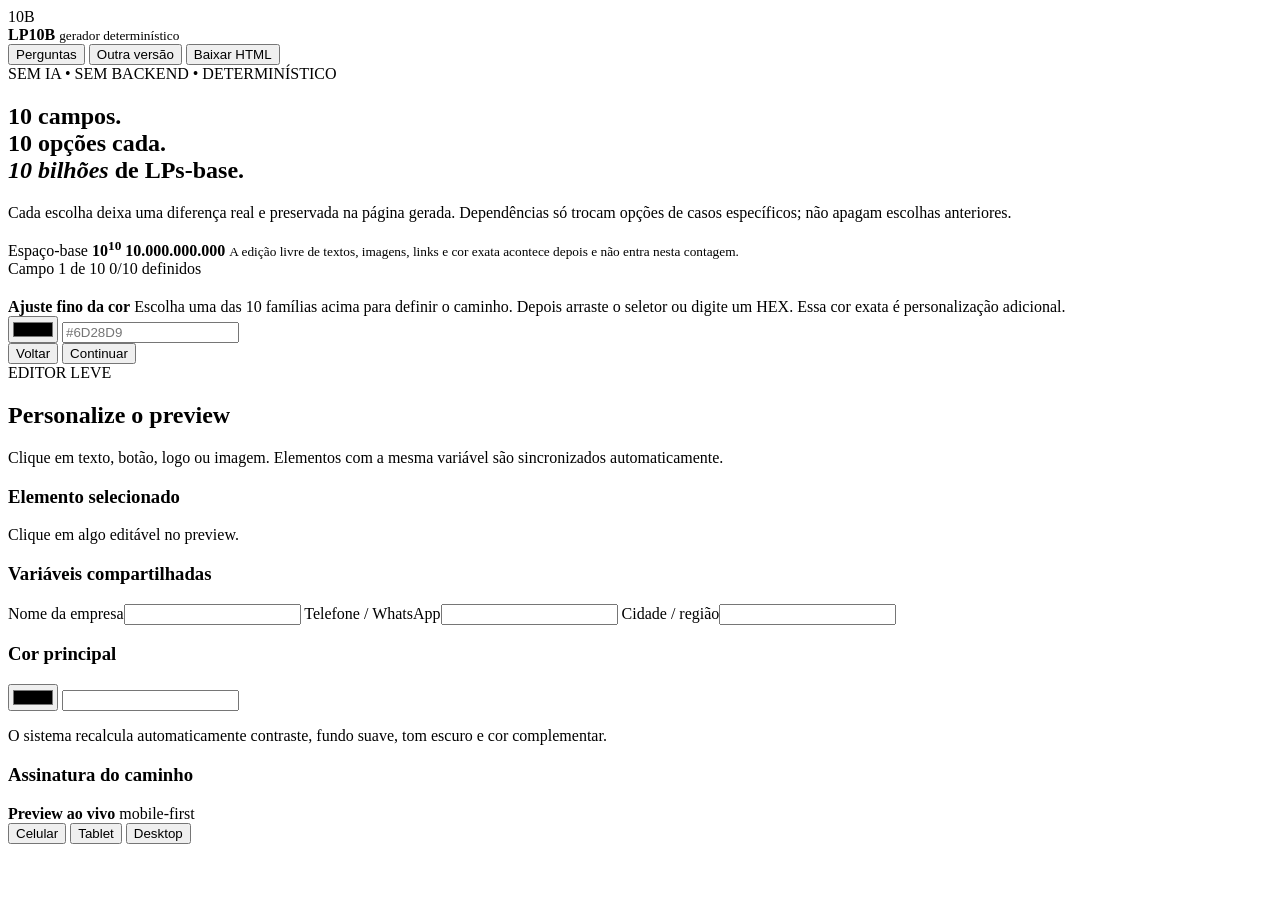
==== commit f01d2f8f: "Rebuild LP10B shell mobile-first with color control" ====
--- a/index.html
+++ b/index.html
@@ -1,746 +1,137 @@
 <!doctype html>
 <html lang="pt-BR">
 <head>
-<meta charset="utf-8">
-<meta name="viewport" content="width=device-width,initial-scale=1,viewport-fit=cover">
-<meta name="theme-color" content="#111827">
-<title>LP10B — Gerador determinístico de Landing Pages</title>
-<style>
-:root{
-  --bg:#0b1020;--panel:#111827;--panel2:#182235;--line:#2b3a55;--text:#f8fafc;
-  --muted:#9fb0c7;--accent:#7c3aed;--accent2:#22c55e;--danger:#ef4444;
-  --shadow:0 18px 60px rgba(0,0,0,.28)
-}
-*{box-sizing:border-box}
-html,body{margin:0;min-height:100%;font-family:Inter,ui-sans-serif,system-ui,-apple-system,BlinkMacSystemFont,"Segoe UI",sans-serif;background:var(--bg);color:var(--text)}
-button,input,select,textarea{font:inherit}
-button{cursor:pointer}
-.app{min-height:100vh}
-.topbar{height:64px;display:flex;align-items:center;justify-content:space-between;padding:0 18px;border-bottom:1px solid rgba(255,255,255,.08);background:rgba(11,16,32,.92);backdrop-filter:blur(14px);position:sticky;top:0;z-index:50}
-.brand{display:flex;align-items:center;gap:10px;font-weight:900;letter-spacing:-.03em}
-.brandMark{width:34px;height:34px;border-radius:10px;background:linear-gradient(135deg,#8b5cf6,#22c55e);display:grid;place-items:center;box-shadow:0 0 28px rgba(124,58,237,.45)}
-.brand small{display:block;font-size:11px;font-weight:600;color:var(--muted);letter-spacing:0}
-.topActions{display:flex;gap:8px;align-items:center}
-.btn{border:1px solid var(--line);background:#172036;color:var(--text);border-radius:10px;padding:10px 14px;font-weight:800}
-.btn:hover{filter:brightness(1.1)}
-.btn.primary{background:linear-gradient(135deg,#7c3aed,#6d28d9);border-color:#8b5cf6}
-.btn.success{background:#15803d;border-color:#22c55e}
-.btn.ghost{background:transparent}
-.btn:disabled{opacity:.4;cursor:not-allowed}
-
-.generator{max-width:1060px;margin:0 auto;padding:34px 18px 60px}
-.heroIntro{display:grid;grid-template-columns:1.35fr .65fr;gap:22px;align-items:stretch;margin-bottom:26px}
-.introCard,.counterCard{background:linear-gradient(180deg,rgba(24,34,53,.98),rgba(17,24,39,.98));border:1px solid var(--line);border-radius:22px;padding:26px;box-shadow:var(--shadow)}
-.introCard h1{font-size:clamp(30px,5vw,58px);line-height:.98;margin:0 0 14px;letter-spacing:-.06em}
-.introCard p{margin:0;color:var(--muted);max-width:720px;font-size:16px;line-height:1.6}
-.counterCard{display:flex;flex-direction:column;justify-content:center}
-.counterCard strong{font-size:clamp(30px,5vw,48px);letter-spacing:-.05em}
-.counterCard span{color:var(--muted);line-height:1.4}
-.progressWrap{margin:12px 0 20px}
-.progressLine{height:8px;border-radius:99px;background:#172036;overflow:hidden}
-.progressBar{height:100%;width:10%;background:linear-gradient(90deg,#7c3aed,#22c55e);transition:.25s}
-.progressMeta{display:flex;justify-content:space-between;color:var(--muted);font-size:13px;margin-top:8px}
-.questionCard{background:var(--panel);border:1px solid var(--line);border-radius:22px;overflow:hidden;box-shadow:var(--shadow)}
-.questionHead{padding:22px 24px 18px;border-bottom:1px solid rgba(255,255,255,.06)}
-.eyebrow{text-transform:uppercase;letter-spacing:.14em;color:#a78bfa;font-size:11px;font-weight:900}
-.questionHead h2{margin:6px 0 6px;font-size:clamp(22px,3vw,34px);letter-spacing:-.035em}
-.questionHead p{margin:0;color:var(--muted)}
-.options{display:grid;grid-template-columns:repeat(2,minmax(0,1fr));gap:10px;padding:18px}
-.option{display:flex;align-items:center;gap:12px;text-align:left;background:#121b2e;border:1px solid #253651;border-radius:14px;padding:15px;min-height:64px;color:#e5edf8;transition:.15s}
-.option:hover{transform:translateY(-1px);border-color:#6d58a8;background:#17243b}
-.option.active{background:linear-gradient(135deg,rgba(124,58,237,.28),rgba(34,197,94,.12));border-color:#8b5cf6;box-shadow:inset 0 0 0 1px rgba(139,92,246,.22)}
-.optionNum{width:30px;height:30px;border-radius:9px;background:#202d46;display:grid;place-items:center;font-weight:900;color:#c4b5fd;flex:0 0 auto}
-.optionText{font-weight:750}
-.questionFoot{display:flex;justify-content:space-between;gap:10px;padding:16px 18px;border-top:1px solid rgba(255,255,255,.06)}
-.pathSummary{margin-top:18px;display:flex;gap:7px;flex-wrap:wrap}
-.pathChip{font-size:11px;color:#cbd5e1;background:#111827;border:1px solid #24334d;padding:7px 9px;border-radius:999px}
-.pathChip b{color:#a78bfa}
-
-.editorShell{display:none;height:calc(100vh - 64px);grid-template-columns:320px 1fr;background:#0d1323}
-.editorShell.active{display:grid}
-.inspector{border-right:1px solid var(--line);background:#101827;overflow:auto;padding:16px}
-.inspector h2{margin:4px 0 4px;font-size:18px}
-.inspector .sub{color:var(--muted);font-size:12px;margin-bottom:16px;line-height:1.45}
-.inspectorCard{border:1px solid #263753;background:#121c2f;border-radius:14px;padding:14px;margin-bottom:12px}
-.inspectorCard h3{font-size:12px;text-transform:uppercase;letter-spacing:.1em;color:#b8c7db;margin:0 0 12px}
-.field{margin-bottom:12px}
-.field:last-child{margin-bottom:0}
-.field label{display:block;font-size:11px;color:#9fb0c7;margin-bottom:5px;font-weight:800}
-.field input,.field textarea,.field select{width:100%;background:#0b1323;border:1px solid #31425f;border-radius:9px;color:#f8fafc;padding:10px;outline:none}
-.field textarea{min-height:88px;resize:vertical}
-.field input:focus,.field textarea:focus,.field select:focus{border-color:#8b5cf6;box-shadow:0 0 0 3px rgba(139,92,246,.13)}
-.imageDrop{border:1px dashed #526681;border-radius:12px;padding:16px;text-align:center;color:#b7c7dc;background:#0c1527}
-.imageDrop input{display:none}
-.help{font-size:11px;color:#7f92ad;line-height:1.4;margin-top:7px}
-.selectionTag{font-size:11px;background:#1e293b;border:1px solid #334155;border-radius:999px;padding:6px 8px;display:inline-flex;margin:2px;color:#cbd5e1}
-
-.previewArea{overflow:auto;padding:20px;background:
- radial-gradient(circle at 20% 15%,rgba(124,58,237,.12),transparent 30%),
- linear-gradient(135deg,#111827,#0f172a)}
-.previewToolbar{max-width:1200px;margin:0 auto 12px;display:flex;justify-content:space-between;align-items:center;gap:10px}
-.previewToolbar .status{font-size:12px;color:#aabbd0}
-.deviceBtns{display:flex;gap:6px}
-.deviceBtns button{width:36px;height:34px;border-radius:8px;border:1px solid #334155;background:#111827;color:#dbeafe}
-.deviceBtns button.active{border-color:#8b5cf6;background:#312e81}
-.previewFrame{max-width:1200px;margin:0 auto;background:#fff;border-radius:14px;box-shadow:0 30px 70px rgba(0,0,0,.32);overflow:hidden;transition:.25s}
-.previewFrame.mobile{max-width:390px}
-.previewFrame.tablet{max-width:760px}
-.editable{outline:0;position:relative}
-.editable:hover{box-shadow:0 0 0 2px #8b5cf6 inset;cursor:text}
-.editable.selected{box-shadow:0 0 0 3px #7c3aed inset}
-[data-image-var]:hover{box-shadow:0 0 0 3px #22c55e inset;cursor:pointer}
-[data-link-var]:hover{box-shadow:0 0 0 3px #f59e0b inset}
-.editHint{display:flex;align-items:center;gap:6px;color:#9fb0c7;font-size:11px;margin-top:8px}
-.dot{width:7px;height:7px;border-radius:50%;background:#22c55e}
-
-@media(max-width:800px){
-  .heroIntro{grid-template-columns:1fr}
-  .options{grid-template-columns:1fr}
-  .editorShell.active{grid-template-columns:1fr;height:auto}
-  .inspector{border-right:0;border-bottom:1px solid var(--line);max-height:42vh}
-  .previewArea{min-height:58vh;padding:10px}
-  .topbar{height:auto;min-height:64px;gap:8px;flex-wrap:wrap;padding:10px 12px}
-  .topActions .btn{padding:8px 10px;font-size:12px}
-}
-</style>
-
-<style id="lpStyles">
-.lp-document{--lp-bg:#ffffff;--lp-text:#101828;--lp-muted:#667085;--lp-primary:#6d28d9;--lp-soft:#f4f0ff;--lp-card:#ffffff;--lp-line:#e5e7eb;--lp-radius:20px;background:var(--lp-bg);color:var(--lp-text);font-family:Inter,ui-sans-serif,system-ui,-apple-system,BlinkMacSystemFont,"Segoe UI",sans-serif;min-height:100vh}
-.lp-document *{box-sizing:border-box}
-.lp-document a{text-decoration:none;color:inherit}
-.lp-wrap{width:min(1120px,calc(100% - 40px));margin:0 auto}
-.lp-nav{height:78px;display:flex;align-items:center;justify-content:space-between;gap:18px}
-.lp-brand{display:flex;align-items:center;gap:10px;font-weight:900;letter-spacing:-.03em}
-.lp-logo{width:42px;height:42px;border-radius:12px;object-fit:cover;background:var(--lp-primary);display:block}
-.lp-navlinks{display:flex;align-items:center;gap:22px;color:var(--lp-muted);font-size:14px}
-.lp-btn{display:inline-flex;align-items:center;justify-content:center;gap:8px;background:var(--lp-primary);color:#fff!important;border-radius:12px;padding:13px 18px;font-weight:850;box-shadow:0 10px 24px color-mix(in srgb,var(--lp-primary) 24%,transparent)}
-.lp-btn.alt{background:transparent;color:var(--lp-primary)!important;border:1px solid color-mix(in srgb,var(--lp-primary) 28%,var(--lp-line))}
-.lp-hero{padding:74px 0 66px;display:grid;grid-template-columns:1.08fr .92fr;gap:48px;align-items:center}
-.lp-kicker{display:inline-flex;align-items:center;gap:8px;padding:7px 10px;border-radius:999px;background:var(--lp-soft);color:var(--lp-primary);font-weight:800;font-size:12px;margin-bottom:18px}
-.lp-h1{font-size:clamp(42px,6.6vw,76px);line-height:.98;letter-spacing:-.065em;margin:0 0 20px;max-width:780px}
-.lp-lead{font-size:18px;line-height:1.65;color:var(--lp-muted);margin:0 0 26px;max-width:680px}
-.lp-actions{display:flex;gap:10px;flex-wrap:wrap}
-.lp-proofline{display:flex;gap:22px;flex-wrap:wrap;margin-top:30px;color:var(--lp-muted);font-size:13px}
-.lp-proofline b{color:var(--lp-text);display:block;font-size:20px}
-.lp-visual{min-height:480px;border-radius:calc(var(--lp-radius) + 6px);overflow:hidden;background:linear-gradient(145deg,var(--lp-soft),#eef2ff);position:relative;border:1px solid var(--lp-line)}
-.lp-visual img{width:100%;height:100%;min-height:480px;object-fit:cover;display:block}
-.lp-placeholder{position:absolute;inset:0;display:grid;place-items:center;text-align:center;padding:34px;color:var(--lp-primary);font-weight:900;background:
- radial-gradient(circle at 65% 28%,color-mix(in srgb,var(--lp-primary) 24%,transparent),transparent 25%),
- radial-gradient(circle at 25% 72%,color-mix(in srgb,var(--lp-primary) 15%,transparent),transparent 26%),
- linear-gradient(135deg,var(--lp-soft),#fff)}
-.lp-placeholder span{display:block;font-size:13px;color:var(--lp-muted);font-weight:650;margin-top:8px}
-.lp-section{padding:76px 0;border-top:1px solid var(--lp-line)}
-.lp-center{text-align:center}
-.lp-eyebrow{color:var(--lp-primary);font-size:12px;text-transform:uppercase;letter-spacing:.16em;font-weight:900}
-.lp-h2{font-size:clamp(30px,4.2vw,48px);letter-spacing:-.045em;line-height:1.05;margin:10px auto 14px;max-width:760px}
-.lp-sectionLead{color:var(--lp-muted);max-width:700px;line-height:1.65;margin:0 auto}
-.lp-grid3{display:grid;grid-template-columns:repeat(3,1fr);gap:16px;margin-top:34px}
-.lp-card{padding:24px;border:1px solid var(--lp-line);border-radius:var(--lp-radius);background:var(--lp-card)}
-.lp-cardIcon{width:42px;height:42px;border-radius:12px;display:grid;place-items:center;background:var(--lp-soft);color:var(--lp-primary);font-weight:900;margin-bottom:16px}
-.lp-card h3{margin:0 0 9px;font-size:18px}
-.lp-card p{margin:0;color:var(--lp-muted);line-height:1.55;font-size:14px}
-.lp-testimonial{padding:34px;border-radius:var(--lp-radius);background:var(--lp-soft);margin-top:30px;display:grid;grid-template-columns:1fr auto;gap:22px;align-items:center}
-.lp-quote{font-size:24px;line-height:1.45;letter-spacing:-.02em}
-.lp-person{color:var(--lp-muted);font-size:13px;min-width:180px}
-.lp-steps{display:grid;grid-template-columns:repeat(3,1fr);gap:16px;margin-top:34px;counter-reset:step}
-.lp-step{padding:22px;border-top:3px solid var(--lp-primary);background:var(--lp-soft);border-radius:0 0 var(--lp-radius) var(--lp-radius)}
-.lp-step:before{counter-increment:step;content:counter(step);display:grid;place-items:center;width:30px;height:30px;border-radius:50%;background:var(--lp-primary);color:white;font-weight:900;margin-bottom:13px}
-.lp-step h3{margin:0 0 7px}.lp-step p{margin:0;color:var(--lp-muted);line-height:1.5;font-size:14px}
-.lp-faq{max-width:820px;margin:30px auto 0}
-.lp-faq details{border-bottom:1px solid var(--lp-line);padding:18px 2px}
-.lp-faq summary{font-weight:800;cursor:pointer}
-.lp-faq p{color:var(--lp-muted);line-height:1.55}
-.lp-ctaBand{padding:42px;border-radius:calc(var(--lp-radius) + 4px);background:var(--lp-text);color:var(--lp-bg);display:flex;align-items:center;justify-content:space-between;gap:24px}
-.lp-ctaBand h2{font-size:34px;letter-spacing:-.04em;margin:0 0 8px}.lp-ctaBand p{margin:0;opacity:.72}
-.lp-footer{padding:36px 0;color:var(--lp-muted);font-size:13px;display:flex;justify-content:space-between;gap:16px;border-top:1px solid var(--lp-line)}
-.lp-theme-dark{--lp-bg:#0b1020;--lp-text:#f8fafc;--lp-muted:#a8b4c7;--lp-card:#111827;--lp-line:#263248;--lp-soft:#151f34}
-.lp-theme-luxury{--lp-bg:#fbf8f1;--lp-text:#251d13;--lp-muted:#756a5b;--lp-primary:#8b6f3d;--lp-soft:#efe6d5;--lp-card:#fffdf8;--lp-line:#dfd3be;--lp-radius:8px}
-.lp-theme-tech{--lp-bg:#07111f;--lp-text:#eff8ff;--lp-muted:#9fb4ca;--lp-primary:#06b6d4;--lp-soft:#0c2030;--lp-card:#0a1726;--lp-line:#153249;--lp-radius:18px}
-.lp-theme-soft{--lp-bg:#fffdfd;--lp-text:#321f2a;--lp-muted:#7a6570;--lp-primary:#db2777;--lp-soft:#fdf2f8;--lp-card:#fff;--lp-line:#f3dce7;--lp-radius:26px}
-.lp-theme-bold{--lp-bg:#fffdf6;--lp-text:#171717;--lp-muted:#5f5f5f;--lp-primary:#e11d48;--lp-soft:#ffe4e6;--lp-card:#fff;--lp-line:#171717;--lp-radius:4px}
-.lp-hero.center{grid-template-columns:1fr;text-align:center}.lp-hero.center .lp-lead{margin-left:auto;margin-right:auto}.lp-hero.center .lp-actions,.lp-hero.center .lp-proofline{justify-content:center}.lp-hero.center .lp-visual{min-height:360px}.lp-hero.center .lp-visual img{min-height:360px}
-.lp-hero.reverse .lp-visual{order:-1}
-.lp-document.compact .lp-section{padding:52px 0}.lp-document.compact .lp-hero{padding:52px 0}
-@media(max-width:760px){
- .lp-wrap{width:min(100% - 28px,1120px)}.lp-navlinks{display:none}.lp-nav{height:66px}
- .lp-hero{grid-template-columns:1fr;padding:46px 0 50px;gap:26px}.lp-h1{font-size:44px}
- .lp-visual,.lp-visual img{min-height:330px}.lp-grid3,.lp-steps{grid-template-columns:1fr}
- .lp-testimonial{grid-template-columns:1fr}.lp-ctaBand{padding:28px;align-items:flex-start;flex-direction:column}
- .lp-footer{flex-direction:column}.lp-section{padding:54px 0}
-}
-</style>
+  <meta charset="utf-8">
+  <meta name="viewport" content="width=device-width,initial-scale=1,viewport-fit=cover">
+  <meta name="theme-color" content="#0b1020">
+  <title>LP10B — Gerador determinístico de Landing Pages</title>
+  <link rel="stylesheet" href="./styles.css">
 </head>
 <body>
-<div class="app">
-  <header class="topbar">
-    <div class="brand">
-      <div class="brandMark">10B</div>
-      <div>LP10B<small>Gerador determinístico de landing pages</small></div>
-    </div>
-    <div class="topActions">
-      <button class="btn ghost" id="backToQuestions" style="display:none">← Perguntas</button>
-      <button class="btn" id="regenBtn" style="display:none">↻ Outra versão</button>
-      <button class="btn success" id="downloadBtn" style="display:none">Baixar HTML</button>
-    </div>
-  </header>
-
-  <main id="generatorView" class="generator">
-    <section class="heroIntro">
-      <div class="introCard">
-        <div class="eyebrow">Protótipo • sem IA • sem backend</div>
-        <h1>10 escolhas.<br>10 bilhões de caminhos.</h1>
-        <p>Responda perguntas comuns sobre o seu negócio. Algumas respostas alteram caminhos específicos do gerador, mas cada etapa sempre oferece exatamente 10 opções. A página final é gerada de forma determinística.</p>
-      </div>
-      <div class="counterCard">
-        <span>Espaço combinatório nominal</span>
-        <strong>10.000.000.000</strong>
-        <span>combinações de respostas, antes da edição de textos, imagens e links.</span>
-      </div>
-    </section>
-
-    <div class="progressWrap">
-      <div class="progressLine"><div id="progressBar" class="progressBar"></div></div>
-      <div class="progressMeta"><span id="progressLabel">Etapa 1 de 10</span><span>10 opções por etapa</span></div>
-    </div>
-
-    <section class="questionCard">
-      <div class="questionHead">
-        <div class="eyebrow" id="questionEyebrow">Pergunta 1</div>
-        <h2 id="questionTitle"></h2>
-        <p id="questionHelp"></p>
-      </div>
-      <div id="options" class="options"></div>
-      <div class="questionFoot">
-        <button class="btn" id="prevBtn">← Voltar</button>
-        <button class="btn primary" id="nextBtn">Continuar →</button>
-      </div>
-    </section>
-
-    <div id="pathSummary" class="pathSummary"></div>
-  </main>
-
-  <section id="editorView" class="editorShell">
-    <aside class="inspector">
-      <h2>Editar página</h2>
-      <div class="sub">Clique em um texto, imagem ou botão no preview. Alterações compartilhadas, como <b>NOMEDAEMPRESA</b>, são sincronizadas em todas as ocorrências.</div>
-
-      <div id="selectedEditor" class="inspectorCard">
-        <h3>Elemento selecionado</h3>
-        <div class="help">Clique em qualquer elemento editável no preview.</div>
-      </div>
-
-      <div class="inspectorCard">
-        <h3>Variáveis da página</h3>
-        <div class="field"><label>Nome da empresa</label><input data-global-input="companyName"></div>
-        <div class="field"><label>Telefone / WhatsApp</label><input data-global-input="phone"></div>
-        <div class="field"><label>Cidade / região</label><input data-global-input="city"></div>
-        <div class="help">Esses valores podem aparecer em vários pontos da LP e são atualizados juntos.</div>
-      </div>
-
-      <div class="inspectorCard">
-        <h3>Caminho determinístico</h3>
-        <div id="seedInfo" class="help"></div>
-        <div id="activeRules" style="margin-top:8px"></div>
-      </div>
-    </aside>
-
-    <div class="previewArea">
-      <div class="previewToolbar">
-        <div class="status"><span class="dot"></span> Preview ao vivo</div>
-        <div class="deviceBtns">
-          <button data-device="mobile" title="Celular">▯</button>
-          <button data-device="tablet" title="Tablet">▭</button>
-          <button data-device="desktop" class="active" title="Desktop">▰</button>
+  <div id="app">
+    <header class="appbar">
+      <div class="brand">
+        <div class="brand-badge">10B</div>
+        <div>
+          <strong>LP10B</strong>
+          <small>gerador determinístico</small>
         </div>
       </div>
-      <div id="previewFrame" class="previewFrame">
-        <div id="lpCanvas"></div>
+      <div class="app-actions">
+        <button id="backBtn" class="ui-btn ghost hidden">Perguntas</button>
+        <button id="variantBtn" class="ui-btn hidden">Outra versão</button>
+        <button id="downloadBtn" class="ui-btn success hidden">Baixar HTML</button>
       </div>
-    </div>
-  </section>
-</div>
+    </header>
 
-<script>
-(function(){
-'use strict';
+    <main id="wizardView" class="wizard">
+      <section class="intro">
+        <div>
+          <span class="overline">SEM IA • SEM BACKEND • DETERMINÍSTICO</span>
+          <h1>10 campos.<br>10 opções cada.<br><em>10 bilhões</em> de LPs-base.</h1>
+          <p>Cada escolha deixa uma diferença real e preservada na página gerada. Dependências só trocam opções de casos específicos; não apagam escolhas anteriores.</p>
+        </div>
+        <div class="math-card">
+          <span>Espaço-base</span>
+          <strong>10<sup>10</sup></strong>
+          <b>10.000.000.000</b>
+          <small>A edição livre de textos, imagens, links e cor exata acontece depois e não entra nesta contagem.</small>
+        </div>
+      </section>
 
-var baseQuestions = [
-  {
-    id:'business', title:'Qual é o seu tipo de negócio?', help:'Escolha a opção que mais se aproxima do que você faz.',
-    options:['Advocacia','Odontologia','Clínica de saúde','Contabilidade','Imobiliária','Restaurante','Loja ou e-commerce','Curso ou treinamento','Software / SaaS','Outro serviço']
-  },
-  {
-    id:'goal', title:'O que você quer que a pessoa faça?', help:'Qual é a principal ação que a página deve incentivar?',
-    options:['Chamar no WhatsApp','Pedir orçamento','Agendar horário','Comprar','Preencher formulário','Solicitar contato','Conhecer o serviço','Fazer cadastro','Baixar material','Visitar o local']
-  },
-  {
-    id:'offer', title:'O que você está oferecendo?', help:'Essa resposta pode mudar conforme o tipo de negócio escolhido.',
-    options:['Serviço principal','Consulta','Produto','Assinatura','Avaliação','Orçamento','Demonstração','Promoção','Pacote de serviços','Evento']
-  },
-  {
-    id:'audience', title:'Para quem você vende?', help:'Escolha o público que mais representa seu cliente.',
-    options:['Pessoas em geral','Empresas','Famílias','Jovens','Profissionais','Pequenas empresas','Grandes empresas','Pessoas da minha cidade','Clientes de alto padrão','Público especializado']
-  },
-  {
-    id:'image', title:'Como você quer que sua empresa pareça?', help:'Não é sobre cor ou fonte: é sobre a impressão que a página deve passar.',
-    options:['Profissional','Moderna','Elegante','Simples','Premium','Acolhedora','Forte','Tecnológica','Tradicional','Descontraída']
-  },
-  {
-    id:'convince', title:'O que mais convence seus clientes?', help:'Isso define o que ganha mais destaque na página.',
-    options:['Preço','Qualidade','Experiência','Resultados','Avaliações de clientes','Rapidez','Segurança','Atendimento','Exclusividade','Facilidade']
-  },
-  {
-    id:'first', title:'O que você quer destacar primeiro?', help:'O gerador usa isso para decidir a abertura da página.',
-    options:['Nome da empresa','Principal serviço','Uma promoção','Um resultado','Uma imagem','Uma frase forte','Um benefício','Um problema que resolve','Uma oferta','Contato imediato']
-  },
-  {
-    id:'length', title:'Quanto conteúdo você quer na página?', help:'A página continua pronta; isso só define o quanto ela explica.',
-    options:['Bem curta','Curta','Curta com perguntas','Média','Média com depoimentos','Média com detalhes','Longa','Longa com vários serviços','Longa contando a história','Completa']
-  },
-  {
-    id:'proof', title:'Que tipo de prova você tem?', help:'Alguns nichos recebem opções específicas nesta etapa.',
-    options:['Depoimentos','Avaliações','Fotos de trabalhos','Antes e depois','Número de clientes','Anos de experiência','Certificados','Empresas atendidas','Resultados alcançados','Ainda não tenho']
-  },
-  {
-    id:'contact', title:'Como você quer receber contatos?', help:'Escolha o canal principal. Você poderá editar o hyperlink depois.',
-    options:['WhatsApp','Telefone','Formulário','E-mail','Agendamento','Compra direta','Cadastro','Visita presencial','Mais de uma opção','Só apresentar a empresa']
-  }
-];
+      <section class="wizard-card">
+        <div class="progress-head">
+          <span id="stepLabel">Campo 1 de 10</span>
+          <span id="pathLabel">0/10 definidos</span>
+        </div>
+        <div class="progress-track"><div id="progressBar"></div></div>
 
-var overrides = {
-  offer:{
-    'Odontologia':['Avaliação odontológica','Implantes','Ortodontia','Clareamento','Limpeza e prevenção','Lentes / estética','Prótese dentária','Atendimento de urgência','Plano de tratamento','Consulta inicial'],
-    'Advocacia':['Consulta jurídica','Análise de caso','Defesa jurídica','Planejamento jurídico','Assessoria mensal','Revisão de contrato','Acompanhamento processual','Parecer jurídico','Atendimento empresarial','Consulta inicial'],
-    'Restaurante':['Reserva de mesa','Pedido / delivery','Menu executivo','Rodízio','Evento no local','Prato em destaque','Combo promocional','Experiência gastronômica','Happy hour','Visita ao restaurante'],
-    'Software / SaaS':['Teste gratuito','Demonstração','Plano mensal','Plano anual','Diagnóstico','Solicitar proposta','Cadastro gratuito','Lista de espera','Implantação','Falar com especialista']
-  },
-  audience:{
-    'Software / SaaS':['Microempresas','Pequenas empresas','Médias empresas','Grandes empresas','Times comerciais','Times financeiros','Profissionais autônomos','Agências','Operações de tecnologia','Empresas de um nicho específico'],
-    'Odontologia':['Adultos','Crianças','Famílias','Pessoas com dor','Pacientes de estética','Pacientes de implante','Pacientes de ortodontia','Pessoas da minha cidade','Clientes de alto padrão','Pacientes recorrentes']
-  },
-  convince:{
-    'Advocacia':['Experiência','Especialização','Clareza','Agilidade','Atendimento','Segurança','Estratégia','Histórico profissional','Confiança','Disponibilidade'],
-    'Odontologia':['Resultados','Conforto','Avaliações','Tecnologia','Experiência','Segurança','Atendimento','Localização','Facilidade de pagamento','Antes e depois']
-  },
-  proof:{
-    'Software / SaaS':['Depoimentos','Logos de clientes','Número de usuários','Tempo economizado','Cases','Integrações','Resultados medidos','Avaliações','Empresas atendidas','Ainda não tenho'],
-    'Advocacia':['Depoimentos permitidos','Anos de experiência','Áreas de atuação','Formação','Certificados','Publicações','Equipe','Escritórios atendidos','Conteúdo educativo','Ainda não tenho'],
-    'Odontologia':['Avaliações','Antes e depois','Fotos da clínica','Número de pacientes','Anos de experiência','Certificados','Tecnologia utilizada','Equipe','Resultados de tratamentos','Ainda não tenho']
-  },
-  contact:{
-    'Comprar':['Compra direta','WhatsApp','Checkout externo','Telefone','Formulário','E-mail','Cadastro','Solicitar contato','Visita presencial','Mais de uma opção'],
-    'Agendar horário':['Agendamento','WhatsApp','Telefone','Formulário','E-mail','Solicitar contato','Visita presencial','Mais de uma opção','Cadastro','Só apresentar a empresa']
-  }
-};
+        <div class="question-head">
+          <span id="questionKind" class="overline"></span>
+          <h2 id="questionTitle"></h2>
+          <p id="questionHelp"></p>
+        </div>
 
-var state = {
-  step:0,
-  selections:new Array(10).fill(null),
-  labels:new Array(10).fill(null),
-  version:1,
-  variables:{
-    companyName:'NOMEDAEMPRESA',
-    phone:'(00) 00000-0000',
-    city:'SUA CIDADE',
-    headline:'UMA FRASE FORTE PARA SUA OFERTA',
-    subheadline:'Explique em uma frase clara por que sua solução é a escolha certa para o cliente.',
-    ctaText:'FALAR AGORA',
-    primaryUrl:'https://wa.me/5500000000000',
-    secondaryText:'SAIBA MAIS',
-    secondaryUrl:'#beneficios',
-    sectionTitle:'POR QUE ESCOLHER A NOMEDAEMPRESA?',
-    testimonial:'“Adicione aqui um depoimento real de cliente para aumentar a confiança.”',
-    testimonialAuthor:'NOME DO CLIENTE',
-    logoImage:'',
-    heroImage:''
-  },
-  layout:null,
-  activeRules:[]
-};
+        <div id="options" class="option-grid"></div>
 
-function hashString(str){
-  var h=2166136261;
-  for(var i=0;i<str.length;i++){h^=str.charCodeAt(i);h=Math.imul(h,16777619)}
-  return h>>>0;
-}
-function rngFrom(seed){
-  var a=hashString(seed)||1;
-  return function(){a|=0;a=(a+0x6D2B79F5)|0;var t=a;t=Math.imul(t^(t>>>15),t|1);t^=t+Math.imul(t^(t>>>7),t|61);return ((t^(t>>>14))>>>0)/4294967296}
-}
-function pick(arr,rng){return arr[Math.floor(rng()*arr.length)]}
-function esc(s){return String(s==null?'':s).replace(/[&<>"']/g,function(c){return {'&':'&amp;','<':'&lt;','>':'&gt;','"':'&quot;',"'":'&#039;'}[c]})}
+        <div id="colorFineTune" class="color-fine hidden">
+          <div class="color-fine-copy">
+            <strong>Ajuste fino da cor</strong>
+            <span>Escolha uma das 10 famílias acima para definir o caminho. Depois arraste o seletor ou digite um HEX. Essa cor exata é personalização adicional.</span>
+          </div>
+          <div class="color-tools">
+            <input id="colorPicker" type="color" aria-label="Selecionar cor">
+            <input id="hexInput" type="text" maxlength="7" inputmode="text" aria-label="Cor em hexadecimal" placeholder="#6D28D9">
+            <div id="palettePreview" class="palette-preview" aria-label="Paleta automática"></div>
+          </div>
+        </div>
 
-function currentOptions(index){
-  var q=baseQuestions[index];
-  var opts=q.options.slice();
-  if(q.id==='offer' && state.labels[0] && overrides.offer[state.labels[0]]) opts=overrides.offer[state.labels[0]].slice();
-  if(q.id==='audience' && state.labels[0] && overrides.audience[state.labels[0]]) opts=overrides.audience[state.labels[0]].slice();
-  if(q.id==='convince' && state.labels[0] && overrides.convince[state.labels[0]]) opts=overrides.convince[state.labels[0]].slice();
-  if(q.id==='proof' && state.labels[0] && overrides.proof[state.labels[0]]) opts=overrides.proof[state.labels[0]].slice();
-  if(q.id==='contact' && state.labels[1] && overrides.contact[state.labels[1]]) opts=overrides.contact[state.labels[1]].slice();
-  return opts.slice(0,10);
-}
+        <div class="wizard-foot">
+          <button id="prevBtn" class="ui-btn">Voltar</button>
+          <button id="nextBtn" class="ui-btn primary">Continuar</button>
+        </div>
+      </section>
 
-function recalcLabelsFrom(stepChanged){
-  for(var i=stepChanged+1;i<10;i++){
-    if(state.selections[i]!==null){
-      var opts=currentOptions(i);
-      var idx=state.selections[i];
-      state.labels[i]=opts[idx] || opts[0];
-    }
-  }
-}
+      <div id="pathChips" class="path-chips"></div>
+    </main>
 
-function renderQuestion(){
-  var q=baseQuestions[state.step];
-  var opts=currentOptions(state.step);
-  document.getElementById('questionEyebrow').textContent='Pergunta '+(state.step+1);
-  document.getElementById('questionTitle').textContent=q.title;
-  document.getElementById('questionHelp').textContent=q.help;
-  var box=document.getElementById('options'); box.innerHTML='';
-  opts.forEach(function(label,i){
-    var b=document.createElement('button');
-    b.className='option'+(state.selections[state.step]===i?' active':'');
-    b.innerHTML='<span class="optionNum">'+(i+1)+'</span><span class="optionText">'+esc(label)+'</span>';
-    b.onclick=function(){
-      state.selections[state.step]=i;
-      state.labels[state.step]=label;
-      recalcLabelsFrom(state.step);
-      renderQuestion(); renderPath();
-    };
-    box.appendChild(b);
-  });
-  document.getElementById('prevBtn').disabled=state.step===0;
-  document.getElementById('nextBtn').disabled=state.selections[state.step]===null;
-  document.getElementById('nextBtn').textContent=state.step===9?'Gerar minha LP →':'Continuar →';
-  document.getElementById('progressBar').style.width=((state.step+1)*10)+'%';
-  document.getElementById('progressLabel').textContent='Etapa '+(state.step+1)+' de 10';
-}
+    <main id="editorView" class="editor hidden">
+      <aside class="inspector">
+        <div class="inspector-head">
+          <div>
+            <span class="overline">EDITOR LEVE</span>
+            <h2>Personalize o preview</h2>
+          </div>
+          <p>Clique em texto, botão, logo ou imagem. Elementos com a mesma variável são sincronizados automaticamente.</p>
+        </div>
 
-function renderPath(){
-  var el=document.getElementById('pathSummary');
-  el.innerHTML='';
-  state.labels.forEach(function(v,i){
-    if(!v)return;
-    var c=document.createElement('span');
-    c.className='pathChip';
-    c.innerHTML='<b>'+(i+1)+'</b> '+esc(v);
-    el.appendChild(c);
-  });
-}
+        <section id="selectedPanel" class="inspect-card">
+          <h3>Elemento selecionado</h3>
+          <p class="muted">Clique em algo editável no preview.</p>
+        </section>
 
-function inferRules(){
-  var r=[];
-  var b=state.labels[0], goal=state.labels[1], image=state.labels[4], proof=state.labels[8];
-  if(overrides.offer[b]) r.push('Oferta adaptada a '+b);
-  if(overrides.audience[b]) r.push('Público adaptado a '+b);
-  if(overrides.convince[b]) r.push('Argumentos adaptados a '+b);
-  if(overrides.proof[b]) r.push('Provas adaptadas a '+b);
-  if(overrides.contact[goal]) r.push('Contato adaptado ao objetivo');
-  if(image==='Premium'||image==='Elegante') r.push('Tema visual premium');
-  if(image==='Tecnológica'||b==='Software / SaaS') r.push('Composição tecnológica');
-  if(proof==='Ainda não tenho') r.push('Sem falsa prova social');
-  return r.length?r:['Caminho padrão reutilizado'];
-}
+        <section class="inspect-card">
+          <h3>Variáveis compartilhadas</h3>
+          <label>Nome da empresa<input data-global="companyName" type="text"></label>
+          <label>Telefone / WhatsApp<input data-global="phone" type="text"></label>
+          <label>Cidade / região<input data-global="city" type="text"></label>
+        </section>
 
-function makeLayout(){
-  var seed=state.selections.map(function(v){return v===null?0:v}).join('-')+'|v'+state.version;
-  var rng=rngFrom(seed);
-  var image=state.labels[4]||'Profissional';
-  var length=state.labels[7]||'Média';
-  var first=state.labels[6]||'Principal serviço';
+        <section class="inspect-card">
+          <h3>Cor principal</h3>
+          <div class="editor-color-row">
+            <input id="editorColorPicker" type="color" aria-label="Selecionar cor">
+            <input id="editorHexInput" type="text" maxlength="7" aria-label="Cor em hexadecimal">
+          </div>
+          <div id="editorPalette" class="palette-preview"></div>
+          <p class="muted tiny">O sistema recalcula automaticamente contraste, fundo suave, tom escuro e cor complementar.</p>
+        </section>
 
-  var themes=['clean','dark','luxury','tech','soft','bold'];
-  var theme='clean';
-  if(image==='Premium'||image==='Elegante') theme=pick(['luxury','clean'],rng);
-  else if(image==='Tecnológica'||state.labels[0]==='Software / SaaS') theme=pick(['tech','dark'],rng);
-  else if(image==='Acolhedora') theme='soft';
-  else if(image==='Forte') theme='bold';
-  else if(image==='Moderna') theme=pick(['clean','dark','tech'],rng);
-  else theme=pick(themes,rng);
+        <section class="inspect-card">
+          <h3>Assinatura do caminho</h3>
+          <div id="configSummary" class="config-summary"></div>
+        </section>
+      </aside>
 
-  var heroModes=['split','reverse','center'];
-  if(first==='Uma imagem') heroModes=['reverse','split','center'];
-  if(first==='Nome da empresa'||first==='Uma frase forte') heroModes=['center','split','center'];
-  var hero=pick(heroModes,rng);
+      <section class="preview-zone">
+        <div class="preview-toolbar">
+          <div>
+            <strong>Preview ao vivo</strong>
+            <span>mobile-first</span>
+          </div>
+          <div class="device-switch">
+            <button data-device="mobile" class="active" aria-label="Visualizar em celular">Celular</button>
+            <button data-device="tablet" aria-label="Visualizar em tablet">Tablet</button>
+            <button data-device="desktop" aria-label="Visualizar em desktop">Desktop</button>
+          </div>
+        </div>
+        <div id="previewShell" class="preview-shell mobile">
+          <div id="lpCanvas"></div>
+        </div>
+      </section>
+    </main>
+  </div>
 
-  var density=(length==='Bem curta'||length==='Curta')?'compact':'normal';
-  var sectionPool=['benefits','process','proof','faq','details'];
-  var sectionCount=2;
-  if(length.indexOf('Média')===0) sectionCount=3;
-  if(length.indexOf('Longa')===0) sectionCount=4;
-  if(length==='Completa') sectionCount=5;
-  if(length==='Curta com perguntas') sectionPool=['benefits','faq','proof'];
-  if(length==='Média com depoimentos') sectionPool=['benefits','proof','process','faq'];
-  var sections=[];
-  while(sections.length<sectionCount && sectionPool.length){
-    var idx=Math.floor(rng()*sectionPool.length);
-    var item=sectionPool.splice(idx,1)[0];
-    sections.push(item);
-  }
-  if(state.labels[8]!=='Ainda não tenho' && sections.indexOf('proof')<0 && sectionCount>=3) sections[sections.length-1]='proof';
-  if(state.labels[8]==='Ainda não tenho') sections=sections.filter(function(x){return x!=='proof'});
-  if(sections.length===0)sections=['benefits'];
-
-  state.activeRules=inferRules();
-  state.layout={seed:seed,theme:theme,hero:hero,density:density,sections:sections};
-  return state.layout;
-}
-
-function defaultCopy(){
-  var b=state.labels[0]||'negócio';
-  var offer=state.labels[2]||'serviço';
-  var goal=state.labels[1]||'entrar em contato';
-  var audience=state.labels[3]||'clientes';
-  var convince=state.labels[5]||'qualidade';
-  state.variables.headline=(state.labels[6]==='Nome da empresa')
-    ? 'NOMEDAEMPRESA: '+offer.toUpperCase()+' COM '+convince.toUpperCase()
-    : offer.toUpperCase()+' PARA '+audience.toUpperCase();
-  state.variables.subheadline='Uma página clara para apresentar '+offer.toLowerCase()+', destacar '+convince.toLowerCase()+' e levar o visitante a '+goal.toLowerCase()+'.';
-  state.variables.sectionTitle='POR QUE ESCOLHER A NOMEDAEMPRESA?';
-  state.variables.ctaText=goal==='Chamar no WhatsApp'?'FALAR NO WHATSAPP':goal.toUpperCase();
-  if(goal==='Agendar horário')state.variables.ctaText='AGENDAR AGORA';
-  if(goal==='Pedir orçamento')state.variables.ctaText='PEDIR ORÇAMENTO';
-  if(goal==='Comprar')state.variables.ctaText='COMPRAR AGORA';
-  if(b==='Restaurante' && goal==='Visitar o local')state.variables.ctaText='VER COMO CHEGAR';
-}
-
-function editableText(tag,varName,cls){
-  return '<'+tag+' class="'+(cls||'')+' editable" data-var="'+varName+'" contenteditable="true" spellcheck="false">'+esc(state.variables[varName])+'</'+tag+'>';
-}
-function linkButton(textVar,urlVar,alt){
-  return '<a href="'+esc(state.variables[urlVar])+'" class="lp-btn '+(alt?'alt':'')+' editable" data-var="'+textVar+'" data-link-var="'+urlVar+'" contenteditable="true" spellcheck="false">'+esc(state.variables[textVar])+'</a>';
-}
-function imageBlock(){
-  if(state.variables.heroImage){
-    return '<div class="lp-visual" data-image-var="heroImage"><img src="'+esc(state.variables.heroImage)+'" alt="Imagem principal"></div>';
-  }
-  return '<div class="lp-visual" data-image-var="heroImage"><div class="lp-placeholder"><div>CLIQUE PARA ADICIONAR SUA IMAGEM<span>Esta área é editável no preview</span></div></div></div>';
-}
-function logoBlock(){
-  if(state.variables.logoImage) return '<img class="lp-logo" data-image-var="logoImage" src="'+esc(state.variables.logoImage)+'" alt="Logo">';
-  return '<div class="lp-logo" data-image-var="logoImage" style="display:grid;place-items:center;color:#fff;font-size:11px;font-weight:900">LOGO</div>';
-}
-
-function benefitsSection(){
-  var convince=(state.labels[5]||'Qualidade').toUpperCase();
-  return '<section id="beneficios" class="lp-section"><div class="lp-wrap lp-center">'+
-    '<div class="lp-eyebrow">Diferenciais</div>'+
-    editableText('h2','sectionTitle','lp-h2')+
-    '<p class="lp-sectionLead">Estrutura gerada para destacar o que mais importa para seus clientes.</p>'+
-    '<div class="lp-grid3">'+
-      '<div class="lp-card"><div class="lp-cardIcon">01</div><h3>'+convince+'</h3><p>Clique nos textos principais para adaptar a mensagem ao seu negócio.</p></div>'+
-      '<div class="lp-card"><div class="lp-cardIcon">02</div><h3>'+esc(state.labels[2]||'Sua oferta')+'</h3><p>Apresente sua oferta com clareza e reduza dúvidas antes do contato.</p></div>'+
-      '<div class="lp-card"><div class="lp-cardIcon">03</div><h3>'+esc(state.labels[1]||'Conversão')+'</h3><p>O caminho da página prioriza a ação escolhida no gerador.</p></div>'+
-    '</div></div></section>';
-}
-function processSection(){
-  return '<section class="lp-section"><div class="lp-wrap"><div class="lp-center"><div class="lp-eyebrow">Como funciona</div><h2 class="lp-h2">Um caminho simples até o próximo passo</h2></div>'+
-  '<div class="lp-steps"><div class="lp-step"><h3>Conheça</h3><p>Entenda rapidamente o que a NOMEDAEMPRESA oferece.</p></div><div class="lp-step"><h3>Compare</h3><p>Veja benefícios, diferenciais e informações relevantes.</p></div><div class="lp-step"><h3>Entre em contato</h3><p>Use o canal principal definido para esta landing page.</p></div></div></div></section>';
-}
-function proofSection(){
-  return '<section class="lp-section"><div class="lp-wrap"><div class="lp-center"><div class="lp-eyebrow">'+esc(state.labels[8]||'Prova social')+'</div><h2 class="lp-h2">Confiança antes da decisão</h2></div>'+
-  '<div class="lp-testimonial">'+editableText('div','testimonial','lp-quote')+'<div class="lp-person"><b class="editable" data-var="testimonialAuthor" contenteditable="true">'+esc(state.variables.testimonialAuthor)+'</b><br>'+esc(state.labels[8]||'Cliente')+'</div></div></div></section>';
-}
-function faqSection(){
-  return '<section class="lp-section"><div class="lp-wrap"><div class="lp-center"><div class="lp-eyebrow">Dúvidas frequentes</div><h2 class="lp-h2">Antes de entrar em contato</h2></div><div class="lp-faq">'+
-  '<details open><summary>Como funciona o atendimento?</summary><p>Edite esta resposta para explicar seu processo real de atendimento.</p></details>'+
-  '<details><summary>Como posso solicitar mais informações?</summary><p>Use o botão principal ou o canal de contato informado na página.</p></details>'+
-  '<details><summary>Vocês atendem em '+esc(state.variables.city)+'?</summary><p>Edite este texto conforme sua área de atendimento.</p></details>'+
-  '</div></div></section>';
-}
-function detailsSection(){
-  return '<section class="lp-section"><div class="lp-wrap"><div class="lp-center"><div class="lp-eyebrow">Mais detalhes</div><h2 class="lp-h2">'+esc(state.labels[2]||'Serviço principal')+' pensado para '+esc(state.labels[3]||'seu público')+'</h2><p class="lp-sectionLead">Use esta área para explicar particularidades, condições, escopo ou qualquer informação importante da sua oferta.</p></div></div></section>';
-}
-
-function renderLP(resetCopy){
-  var layout=makeLayout();
-  if(resetCopy) defaultCopy();
-
-  var themeClass=layout.theme==='clean'?'':' lp-theme-'+layout.theme;
-  var heroClass=layout.hero==='split'?'':layout.hero;
-  var docClass='lp-document'+themeClass+(layout.density==='compact'?' compact':'');
-  var sections=layout.sections.map(function(s){
-    return s==='benefits'?benefitsSection():s==='process'?processSection():s==='proof'?proofSection():s==='faq'?faqSection():detailsSection();
-  }).join('');
-
-  var html='<div class="'+docClass+'">'+
-   '<div class="lp-wrap"><nav class="lp-nav">'+
-    '<div class="lp-brand">'+logoBlock()+'<span class="editable" data-var="companyName" contenteditable="true">'+esc(state.variables.companyName)+'</span></div>'+
-    '<div class="lp-navlinks"><a href="#beneficios">Benefícios</a><a href="#contato">Contato</a>'+linkButton('ctaText','primaryUrl',false)+'</div>'+
-   '</nav>'+
-   '<section class="lp-hero '+heroClass+'"><div class="lp-copy">'+
-    '<div class="lp-kicker">'+esc(state.labels[0]||'Seu negócio')+' • '+esc(state.labels[4]||'Profissional')+'</div>'+
-    editableText('h1','headline','lp-h1')+
-    editableText('p','subheadline','lp-lead')+
-    '<div class="lp-actions">'+linkButton('ctaText','primaryUrl',false)+linkButton('secondaryText','secondaryUrl',true)+'</div>'+
-    '<div class="lp-proofline"><span><b>'+esc(state.labels[5]||'Qualidade')+'</b>principal argumento</span><span><b>'+esc(state.labels[8]||'Prova')+'</b>prova escolhida</span><span><b class="editable" data-var="city" contenteditable="true">'+esc(state.variables.city)+'</b>região</span></div>'+
-   '</div>'+imageBlock()+'</section></div>'+
-   sections+
-   '<section id="contato" class="lp-section"><div class="lp-wrap"><div class="lp-ctaBand"><div><h2>Pronto para falar com a <span class="editable" data-var="companyName" contenteditable="true">'+esc(state.variables.companyName)+'</span>?</h2><p>Contato: <span class="editable" data-var="phone" contenteditable="true">'+esc(state.variables.phone)+'</span></p></div>'+linkButton('ctaText','primaryUrl',false)+'</div></div></section>'+
-   '<footer class="lp-wrap lp-footer"><span>© <span class="editable" data-var="companyName" contenteditable="true">'+esc(state.variables.companyName)+'</span>. Todos os direitos reservados.</span><span class="editable" data-var="phone" contenteditable="true">'+esc(state.variables.phone)+'</span></footer>'+
-  '</div>';
-
-  document.getElementById('lpCanvas').innerHTML=html;
-  bindPreview();
-  syncGlobalInputs();
-  renderSeedInfo();
-}
-
-function syncVar(name,value,source){
-  state.variables[name]=value;
-  document.querySelectorAll('[data-var="'+name+'"]').forEach(function(el){
-    if(el!==source && document.activeElement!==el) el.textContent=value;
-  });
-  document.querySelectorAll('[data-global-input="'+name+'"]').forEach(function(inp){
-    if(inp!==document.activeElement) inp.value=value;
-  });
-}
-function syncLink(name,value){
-  state.variables[name]=value;
-  document.querySelectorAll('[data-link-var="'+name+'"]').forEach(function(el){el.setAttribute('href',value)});
-}
-function syncImage(name,value){
-  state.variables[name]=value;
-  document.querySelectorAll('[data-image-var="'+name+'"]').forEach(function(el){
-    if(name==='logoImage'){
-      if(el.tagName==='IMG'){el.src=value}
-      else{
-        var img=document.createElement('img'); img.className='lp-logo'; img.setAttribute('data-image-var',name); img.src=value; img.alt='Logo';
-        el.replaceWith(img);
-      }
-    }else{
-      el.innerHTML='<img src="'+esc(value)+'" alt="Imagem principal">';
-    }
-  });
-  bindPreview();
-}
-function bindPreview(){
-  document.querySelectorAll('#lpCanvas [data-var]').forEach(function(el){
-    el.classList.add('editable');
-    el.setAttribute('contenteditable','true');
-    el.onfocus=function(){selectElement(el)};
-    el.onclick=function(e){e.stopPropagation();selectElement(el)};
-    el.oninput=function(){syncVar(el.getAttribute('data-var'),el.textContent,el)};
-    if(el.hasAttribute('data-link-var')){
-      el.onclick=function(e){e.preventDefault();e.stopPropagation();selectElement(el)};
-    }
-  });
-  document.querySelectorAll('#lpCanvas [data-image-var]').forEach(function(el){
-    el.onclick=function(e){e.preventDefault();e.stopPropagation();selectElement(el)};
-  });
-}
-function clearSelected(){
-  document.querySelectorAll('#lpCanvas .selected').forEach(function(el){el.classList.remove('selected')});
-}
-function selectElement(el){
-  clearSelected(); el.classList.add('selected');
-  var panel=document.getElementById('selectedEditor');
-  var varName=el.getAttribute('data-var');
-  var imageName=el.getAttribute('data-image-var');
-  var linkName=el.getAttribute('data-link-var');
-  var out='<h3>Elemento selecionado</h3>';
-
-  if(imageName){
-    out+='<div class="field"><label>'+(imageName==='logoImage'?'Logo':'Imagem principal')+'</label><label class="imageDrop">Clique para escolher uma imagem<input id="imagePicker" type="file" accept="image/*"></label><div class="help">A imagem é lida no navegador e embutida no HTML exportado.</div></div>';
-    panel.innerHTML=out;
-    setTimeout(function(){
-      var p=document.getElementById('imagePicker');
-      if(p)p.onchange=function(){
-        var f=p.files&&p.files[0]; if(!f)return;
-        var rd=new FileReader();
-        rd.onload=function(){syncImage(imageName,rd.result);selectElement(document.querySelector('[data-image-var="'+imageName+'"]'))};
-        rd.readAsDataURL(f);
-      };
-    },0);
-    return;
-  }
-
-  if(varName){
-    var multiline=(varName==='subheadline'||varName==='testimonial'||varName==='headline');
-    out+='<div class="field"><label>Texto</label>'+(multiline?'<textarea id="selectedText"></textarea>':'<input id="selectedText">')+'</div>';
-  }
-  if(linkName){
-    out+='<div class="field"><label>Hyperlink</label><input id="selectedLink" type="url" placeholder="https://..."></div><div class="help">Todos os botões ligados a este mesmo link são atualizados em tempo real.</div>';
-  }
-  panel.innerHTML=out;
-
-  var ti=document.getElementById('selectedText');
-  if(ti){ti.value=state.variables[varName]||'';ti.oninput=function(){syncVar(varName,ti.value)}}
-  var li=document.getElementById('selectedLink');
-  if(li){li.value=state.variables[linkName]||'';li.oninput=function(){syncLink(linkName,li.value)}}
-}
-function syncGlobalInputs(){
-  document.querySelectorAll('[data-global-input]').forEach(function(inp){
-    var name=inp.getAttribute('data-global-input');
-    inp.value=state.variables[name]||'';
-    inp.oninput=function(){syncVar(name,inp.value)};
-  });
-}
-function renderSeedInfo(){
-  document.getElementById('seedInfo').innerHTML='<b>Seed:</b> '+esc(state.layout.seed)+'<br><b>Tema:</b> '+esc(state.layout.theme)+'<br><b>Hero:</b> '+esc(state.layout.hero)+'<br><b>Seções:</b> '+esc(state.layout.sections.join(' → '));
-  document.getElementById('activeRules').innerHTML=state.activeRules.map(function(r){return '<span class="selectionTag">'+esc(r)+'</span>'}).join('');
-}
-
-function enterEditor(){
-  document.getElementById('generatorView').style.display='none';
-  document.getElementById('editorView').classList.add('active');
-  document.getElementById('backToQuestions').style.display='';
-  document.getElementById('regenBtn').style.display='';
-  document.getElementById('downloadBtn').style.display='';
-  renderLP(true);
-}
-function leaveEditor(){
-  document.getElementById('generatorView').style.display='';
-  document.getElementById('editorView').classList.remove('active');
-  document.getElementById('backToQuestions').style.display='none';
-  document.getElementById('regenBtn').style.display='none';
-  document.getElementById('downloadBtn').style.display='none';
-}
-function cleanCloneForExport(node){
-  var clone=node.cloneNode(true);
-  clone.querySelectorAll('[contenteditable]').forEach(function(el){el.removeAttribute('contenteditable');el.removeAttribute('spellcheck')});
-  clone.querySelectorAll('.editable').forEach(function(el){el.classList.remove('editable','selected')});
-  clone.querySelectorAll('[data-var]').forEach(function(el){el.removeAttribute('data-var')});
-  clone.querySelectorAll('[data-link-var]').forEach(function(el){el.removeAttribute('data-link-var')});
-  clone.querySelectorAll('[data-image-var]').forEach(function(el){el.removeAttribute('data-image-var')});
-  return clone;
-}
-function exportHtml(){
-  var clone=cleanCloneForExport(document.getElementById('lpCanvas'));
-  var css=document.getElementById('lpStyles').textContent;
-  var title=state.variables.companyName==='NOMEDAEMPRESA'?'Landing Page':state.variables.companyName;
-  var out='<!doctype html>\n<html lang="pt-BR">\n<head>\n<meta charset="utf-8">\n<meta name="viewport" content="width=device-width,initial-scale=1">\n<title>'+esc(title)+'</title>\n<style>'+css+'</style>\n</head>\n<body style="margin:0">'+clone.innerHTML+'\n</body>\n</html>';
-  var blob=new Blob([out],{type:'text/html;charset=utf-8'});
-  var url=URL.createObjectURL(blob);
-  var a=document.createElement('a'); a.href=url; a.download='landing-page-'+state.layout.seed.replace(/[^a-z0-9-]/gi,'_')+'.html';
-  document.body.appendChild(a); a.click(); a.remove(); setTimeout(function(){URL.revokeObjectURL(url)},1200);
-}
-
-document.getElementById('prevBtn').onclick=function(){if(state.step>0){state.step--;renderQuestion()}};
-document.getElementById('nextBtn').onclick=function(){
-  if(state.selections[state.step]===null)return;
-  if(state.step<9){state.step++;renderQuestion()}else enterEditor();
-};
-document.getElementById('backToQuestions').onclick=leaveEditor;
-document.getElementById('regenBtn').onclick=function(){state.version++;renderLP(false)};
-document.getElementById('downloadBtn').onclick=exportHtml;
-
-document.querySelectorAll('[data-device]').forEach(function(btn){
-  btn.onclick=function(){
-    document.querySelectorAll('[data-device]').forEach(function(b){b.classList.remove('active')});
-    btn.classList.add('active');
-    var f=document.getElementById('previewFrame');
-    f.classList.remove('mobile','tablet');
-    if(btn.getAttribute('data-device')!=='desktop')f.classList.add(btn.getAttribute('data-device'));
-  };
-});
-
-document.getElementById('lpCanvas').addEventListener('click',function(e){if(e.target===e.currentTarget)clearSelected()});
-
-renderQuestion();
-renderPath();
-})();
-</script>
+  <script src="./app.js"></script>
 </body>
 </html>
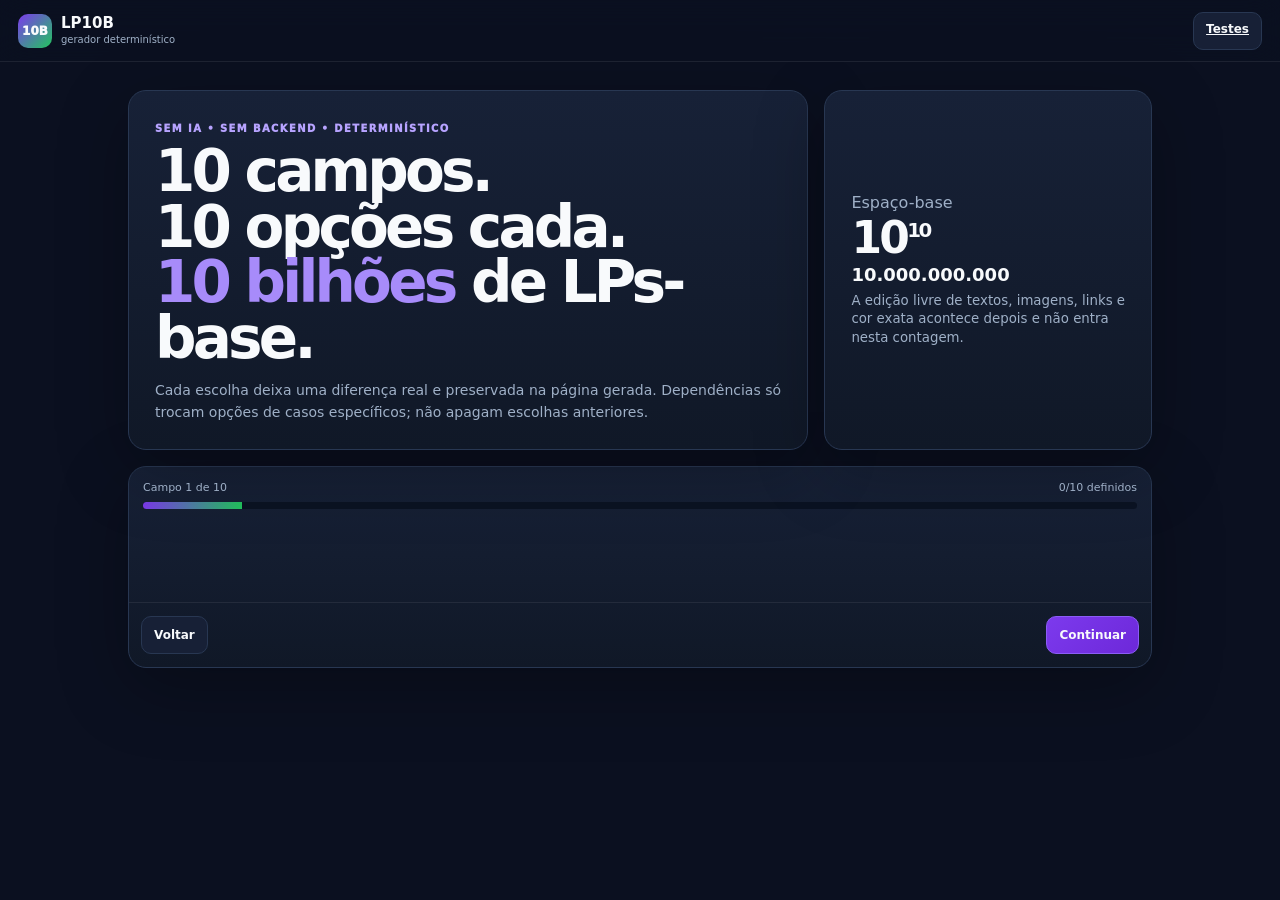
==== commit 7483cb57: "Expose integrity tests and remove misleading variant control" ====
--- a/index.html
+++ b/index.html
@@ -19,7 +19,7 @@
       </div>
       <div class="app-actions">
         <button id="backBtn" class="ui-btn ghost hidden">Perguntas</button>
-        <button id="variantBtn" class="ui-btn hidden">Outra versão</button>
+        <a class="ui-btn" href="./tests.html">Testes</a>
         <button id="downloadBtn" class="ui-btn success hidden">Baixar HTML</button>
       </div>
     </header>
--- a/styles.css
+++ b/styles.css
@@ -0,0 +1,250 @@
+:root{
+  --app-bg:#0b1020;
+  --app-panel:#111827;
+  --app-panel-2:#162033;
+  --app-line:#283752;
+  --app-text:#f8fafc;
+  --app-muted:#9fb0c7;
+  --app-primary:#7c3aed;
+  --app-success:#15803d;
+  --app-shadow:0 20px 70px rgba(0,0,0,.28);
+}
+*{box-sizing:border-box}
+html{background:var(--app-bg)}
+body{margin:0;min-width:0;background:var(--app-bg);color:var(--app-text);font-family:Inter,ui-sans-serif,system-ui,-apple-system,BlinkMacSystemFont,"Segoe UI",sans-serif}
+button,input,textarea,select{font:inherit}
+button{cursor:pointer}
+.hidden{display:none!important}
+.appbar{
+  position:sticky;top:0;z-index:100;
+  min-height:62px;padding:9px 12px;
+  display:flex;align-items:center;justify-content:space-between;gap:10px;flex-wrap:wrap;
+  border-bottom:1px solid rgba(255,255,255,.08);
+  background:rgba(11,16,32,.94);backdrop-filter:blur(16px)
+}
+.brand{display:flex;align-items:center;gap:9px;min-width:0}
+.brand-badge{width:34px;height:34px;border-radius:10px;display:grid;place-items:center;font-size:12px;font-weight:950;background:linear-gradient(135deg,#7c3aed,#22c55e)}
+.brand strong{display:block;line-height:1;font-size:15px}
+.brand small{display:block;color:var(--app-muted);font-size:10px;margin-top:3px}
+.app-actions{display:flex;gap:6px;align-items:center;flex-wrap:wrap}
+.ui-btn{
+  min-height:38px;border:1px solid var(--app-line);border-radius:10px;
+  padding:9px 12px;background:#172036;color:var(--app-text);font-weight:800;font-size:12px
+}
+.ui-btn.primary{background:linear-gradient(135deg,#7c3aed,#6d28d9);border-color:#8b5cf6}
+.ui-btn.success{background:#166534;border-color:#22c55e}
+.ui-btn.ghost{background:transparent}
+.ui-btn:disabled{opacity:.38;cursor:not-allowed}
+.wizard{width:min(100%,1060px);margin:0 auto;padding:20px 12px 48px}
+.intro{display:grid;gap:14px;margin-bottom:16px}
+.intro>div,.math-card,.wizard-card{border:1px solid var(--app-line);background:linear-gradient(180deg,#172137,#101827);box-shadow:var(--app-shadow)}
+.intro>div:first-child{border-radius:18px;padding:22px 18px}
+.overline{display:inline-block;font-size:10px;font-weight:950;letter-spacing:.14em;text-transform:uppercase;color:#b7a3ff}
+.intro h1{margin:8px 0 12px;font-size:clamp(34px,11vw,58px);line-height:.96;letter-spacing:-.065em}
+.intro h1 em{font-style:normal;color:#a78bfa}
+.intro p{margin:0;color:var(--app-muted);line-height:1.6;font-size:14px}
+.math-card{border-radius:18px;padding:20px;display:flex;flex-direction:column;justify-content:center;align-items:flex-start}
+.math-card span,.math-card small{color:var(--app-muted)}
+.math-card strong{font-size:44px;line-height:1;letter-spacing:-.06em;margin:4px 0}
+.math-card strong sup{font-size:.45em}
+.math-card b{font-size:18px}
+.math-card small{margin-top:7px;line-height:1.4}
+.wizard-card{border-radius:18px;overflow:hidden}
+.progress-head{display:flex;justify-content:space-between;gap:8px;padding:14px 14px 8px;color:var(--app-muted);font-size:11px}
+.progress-track{height:7px;background:#0b1323;margin:0 14px;border-radius:999px;overflow:hidden}
+.progress-track>div{height:100%;width:10%;background:linear-gradient(90deg,#7c3aed,#22c55e);transition:width .2s ease}
+.question-head{padding:20px 14px 12px}
+.question-head h2{font-size:26px;line-height:1.08;letter-spacing:-.04em;margin:5px 0 7px}
+.question-head p{margin:0;color:var(--app-muted);line-height:1.5;font-size:13px}
+.option-grid{display:grid;grid-template-columns:1fr;gap:8px;padding:10px 12px 16px}
+.option{
+  width:100%;min-height:58px;border:1px solid #2a3b58;border-radius:13px;
+  background:#111b2e;color:#e8eef8;text-align:left;padding:12px;
+  display:flex;align-items:center;gap:11px;transition:.14s ease
+}
+.option:hover{border-color:#7255b0;background:#15213a}
+.option.active{border-color:#9b7cf7;background:linear-gradient(135deg,rgba(124,58,237,.28),rgba(34,197,94,.09));box-shadow:inset 0 0 0 1px rgba(167,139,250,.16)}
+.option-index{width:29px;height:29px;border-radius:9px;display:grid;place-items:center;flex:0 0 auto;background:#22304a;color:#c4b5fd;font-weight:950;font-size:12px}
+.option-main{min-width:0}
+.option-title{font-weight:850;font-size:14px}
+.option-note{display:block;color:#94a7c0;font-size:11px;margin-top:2px;line-height:1.3}
+.option.color-option{min-height:64px}
+.swatch{width:33px;height:33px;border-radius:50%;border:3px solid rgba(255,255,255,.86);box-shadow:0 0 0 1px rgba(0,0,0,.32),0 4px 12px rgba(0,0,0,.22);flex:0 0 auto}
+.color-fine{margin:0 12px 16px;border:1px solid #31425f;background:#0d1729;border-radius:14px;padding:13px}
+.color-fine-copy{display:grid;gap:3px;margin-bottom:12px}
+.color-fine-copy strong{font-size:13px}
+.color-fine-copy span{font-size:11px;color:var(--app-muted);line-height:1.45}
+.color-tools{display:grid;grid-template-columns:48px minmax(0,1fr);gap:8px;align-items:center}
+.color-tools input[type=color],.editor-color-row input[type=color]{
+  width:48px;height:42px;padding:3px;border-radius:10px;border:1px solid #40506a;background:#0b1323
+}
+.color-tools input[type=text],.editor-color-row input[type=text]{
+  width:100%;height:42px;border-radius:10px;border:1px solid #40506a;background:#0b1323;color:#fff;padding:0 11px;text-transform:uppercase
+}
+.palette-preview{grid-column:1/-1;display:grid;grid-template-columns:repeat(5,1fr);height:26px;border-radius:8px;overflow:hidden;border:1px solid rgba(255,255,255,.1)}
+.palette-preview span{display:block}
+.wizard-foot{padding:13px 12px;border-top:1px solid rgba(255,255,255,.07);display:flex;justify-content:space-between;gap:8px}
+.path-chips{display:flex;gap:6px;flex-wrap:wrap;margin-top:12px}
+.path-chip{max-width:100%;white-space:nowrap;overflow:hidden;text-overflow:ellipsis;border:1px solid #263752;background:#111827;color:#cbd5e1;border-radius:999px;padding:6px 8px;font-size:10px}
+.path-chip b{color:#b7a3ff}
+.editor{min-height:calc(100vh - 62px);display:block;background:#0c1322}
+.inspector{background:#101827;border-bottom:1px solid var(--app-line);padding:14px;max-height:none}
+.inspector-head h2{margin:5px 0 4px;font-size:21px;letter-spacing:-.03em}
+.inspector-head p{margin:0 0 13px;color:var(--app-muted);font-size:12px;line-height:1.45}
+.inspect-card{border:1px solid #293a57;background:#111b2e;border-radius:14px;padding:13px;margin-bottom:10px}
+.inspect-card h3{margin:0 0 10px;text-transform:uppercase;letter-spacing:.09em;font-size:10px;color:#b9c6d8}
+.inspect-card label{display:block;color:#a9b9cf;font-size:10px;font-weight:850;margin-bottom:10px}
+.inspect-card input,.inspect-card textarea{
+  display:block;width:100%;margin-top:5px;border:1px solid #3b4b66;border-radius:9px;background:#091222;color:#fff;padding:10px;outline:none
+}
+.inspect-card textarea{min-height:86px;resize:vertical}
+.inspect-card input:focus,.inspect-card textarea:focus{border-color:#8b5cf6;box-shadow:0 0 0 3px rgba(139,92,246,.13)}
+.muted{color:var(--app-muted);font-size:12px;line-height:1.45;margin:0}
+.tiny{font-size:10px}
+.editor-color-row{display:grid;grid-template-columns:48px minmax(0,1fr);gap:8px}
+.config-summary{display:grid;gap:6px}
+.config-row{display:grid;grid-template-columns:18px 1fr;gap:7px;align-items:start;color:#cdd8e7;font-size:11px}
+.config-row b{color:#b7a3ff}
+.preview-zone{padding:10px;min-width:0;overflow:hidden}
+.preview-toolbar{
+  width:100%;margin:0 auto 8px;display:flex;justify-content:space-between;align-items:center;gap:8px;color:#b8c7dc
+}
+.preview-toolbar>div:first-child{display:flex;flex-direction:column}
+.preview-toolbar strong{font-size:12px}.preview-toolbar span{font-size:10px;color:#7f92ad}
+.device-switch{display:flex;gap:4px}
+.device-switch button{border:1px solid #334155;background:#111827;color:#cbd5e1;border-radius:8px;padding:7px 8px;font-size:10px;font-weight:800}
+.device-switch button.active{border-color:#8b5cf6;background:#312e81}
+.preview-shell{width:100%;margin:0 auto;background:#fff;border-radius:10px;overflow:hidden;box-shadow:0 25px 70px rgba(0,0,0,.32);transition:max-width .2s ease}
+.preview-shell.mobile{max-width:390px}
+.preview-shell.tablet{max-width:760px}
+.preview-shell.desktop{max-width:1180px}
+#lpCanvas{width:100%;min-width:0}
+.lp-page{
+  --lp-primary:#6d28d9;
+  --lp-primary-dark:#4c1d95;
+  --lp-on-primary:#ffffff;
+  --lp-soft:#f4efff;
+  --lp-accent:#0f9f74;
+  --lp-on-accent:#ffffff;
+  --lp-bg:#ffffff;
+  --lp-surface:#ffffff;
+  --lp-text:#101828;
+  --lp-muted:#667085;
+  --lp-line:#e6e9ef;
+  --lp-radius:18px;
+  width:100%;min-width:0;overflow:hidden;background:var(--lp-bg);color:var(--lp-text);
+  font-family:Inter,ui-sans-serif,system-ui,-apple-system,BlinkMacSystemFont,"Segoe UI",sans-serif
+}
+.lp-page *{box-sizing:border-box}
+.lp-page a{text-decoration:none;color:inherit}
+.lp-wrap{width:calc(100% - 28px);max-width:1120px;margin:0 auto}
+.lp-nav{min-height:64px;display:flex;align-items:center;justify-content:space-between;gap:10px}
+.lp-brand{display:flex;align-items:center;gap:9px;min-width:0;font-weight:950;letter-spacing:-.03em}
+.lp-logo{width:38px;height:38px;border-radius:11px;display:grid;place-items:center;object-fit:cover;background:var(--lp-primary);color:var(--lp-on-primary);font-size:9px;font-weight:950;flex:0 0 auto}
+.lp-brand span{overflow:hidden;text-overflow:ellipsis;white-space:nowrap}
+.lp-desktop-nav{display:none;align-items:center;gap:18px;color:var(--lp-muted);font-size:13px}
+.lp-btn{
+  display:inline-flex;align-items:center;justify-content:center;text-align:center;
+  min-height:44px;padding:11px 15px;border-radius:12px;background:var(--lp-primary);color:var(--lp-on-primary)!important;
+  font-weight:900;font-size:13px;border:1px solid transparent
+}
+.lp-btn.secondary{background:transparent;color:var(--lp-primary)!important;border-color:color-mix(in srgb,var(--lp-primary) 30%,var(--lp-line))}
+.lp-hero{padding:38px 0 42px;display:grid;gap:24px;align-items:center}
+.lp-kicker{display:inline-flex;align-items:center;width:max-content;max-width:100%;padding:6px 9px;border-radius:999px;background:var(--lp-soft);color:var(--lp-primary-dark);font-size:10px;font-weight:900;text-transform:uppercase;letter-spacing:.08em}
+.lp-h1{font-size:clamp(36px,11vw,56px);line-height:.98;letter-spacing:-.058em;margin:13px 0 14px}
+.lp-lead{font-size:16px;line-height:1.58;color:var(--lp-muted);margin:0 0 19px}
+.lp-actions{display:flex;gap:8px;flex-wrap:wrap}
+.lp-meta{display:flex;gap:13px;flex-wrap:wrap;margin-top:20px;color:var(--lp-muted);font-size:10px}
+.lp-meta b{display:block;color:var(--lp-text);font-size:15px;margin-bottom:2px}
+.lp-visual{min-height:290px;position:relative;border-radius:calc(var(--lp-radius) + 5px);overflow:hidden;border:1px solid var(--lp-line);background:linear-gradient(145deg,var(--lp-soft),#fff)}
+.lp-visual img{width:100%;height:100%;min-height:290px;object-fit:cover;display:block}
+.lp-placeholder{position:absolute;inset:0;display:grid;place-items:center;padding:24px;text-align:center;color:var(--lp-primary);font-weight:950;background:
+radial-gradient(circle at 70% 25%,color-mix(in srgb,var(--lp-primary) 18%,transparent),transparent 23%),
+radial-gradient(circle at 20% 78%,color-mix(in srgb,var(--lp-accent) 16%,transparent),transparent 26%),
+linear-gradient(145deg,var(--lp-soft),#fff)}
+.lp-placeholder small{display:block;color:var(--lp-muted);font-weight:650;margin-top:7px}
+.lp-section{padding:48px 0;border-top:1px solid var(--lp-line)}
+.lp-section.alt{background:color-mix(in srgb,var(--lp-soft) 58%,#fff)}
+.lp-overline{color:var(--lp-primary);font-size:10px;font-weight:950;text-transform:uppercase;letter-spacing:.13em}
+.lp-h2{font-size:30px;line-height:1.05;letter-spacing:-.045em;margin:8px 0 11px}
+.lp-section-lead{margin:0;color:var(--lp-muted);line-height:1.6;font-size:14px}
+.lp-center{text-align:center}
+.lp-center .lp-section-lead{max-width:700px;margin-inline:auto}
+.lp-cards{display:grid;grid-template-columns:1fr;gap:10px;margin-top:22px}
+.lp-card{padding:19px;border:1px solid var(--lp-line);border-radius:var(--lp-radius);background:var(--lp-surface)}
+.lp-card strong{display:block;font-size:17px;margin-bottom:6px}
+.lp-card p{margin:0;color:var(--lp-muted);font-size:13px;line-height:1.52}
+.lp-icon{width:36px;height:36px;border-radius:10px;display:grid;place-items:center;background:var(--lp-soft);color:var(--lp-primary);font-weight:950;margin-bottom:11px}
+.lp-stat-grid{display:grid;grid-template-columns:repeat(2,1fr);gap:8px;margin-top:20px}
+.lp-stat{padding:16px;border-radius:14px;background:var(--lp-soft);border:1px solid var(--lp-line)}
+.lp-stat b{display:block;font-size:23px;color:var(--lp-primary);letter-spacing:-.04em}.lp-stat span{font-size:10px;color:var(--lp-muted)}
+.lp-quote{padding:22px;border-radius:var(--lp-radius);background:var(--lp-soft);border-left:4px solid var(--lp-primary);margin-top:22px}
+.lp-quote blockquote{font-size:19px;line-height:1.4;letter-spacing:-.02em;margin:0 0 12px}.lp-quote small{color:var(--lp-muted)}
+.lp-process{display:grid;gap:10px;margin-top:22px}
+.lp-step{padding:18px;border-top:3px solid var(--lp-primary);background:var(--lp-soft);border-radius:0 0 var(--lp-radius) var(--lp-radius)}
+.lp-step b{display:grid;place-items:center;width:28px;height:28px;border-radius:50%;background:var(--lp-primary);color:var(--lp-on-primary);font-size:11px;margin-bottom:9px}
+.lp-step strong{display:block;margin-bottom:5px}.lp-step p{margin:0;color:var(--lp-muted);font-size:12px;line-height:1.5}
+.lp-compare{display:grid;grid-template-columns:1fr;gap:10px;margin-top:22px}
+.lp-compare>div{padding:19px;border-radius:var(--lp-radius);border:1px solid var(--lp-line)}
+.lp-compare .good{background:var(--lp-soft);border-color:color-mix(in srgb,var(--lp-primary) 30%,var(--lp-line))}
+.lp-compare h3{margin:0 0 10px}.lp-compare ul{padding-left:18px;margin:0;color:var(--lp-muted);font-size:13px;line-height:1.7}
+.lp-faq{margin-top:20px}.lp-faq details{border-bottom:1px solid var(--lp-line);padding:15px 0}.lp-faq summary{font-weight:850;cursor:pointer}.lp-faq p{color:var(--lp-muted);font-size:13px;line-height:1.55}
+.lp-story{display:grid;gap:16px;margin-top:22px}.lp-story-item{display:grid;grid-template-columns:40px 1fr;gap:12px}.lp-story-num{width:40px;height:40px;border-radius:50%;display:grid;place-items:center;background:var(--lp-primary);color:var(--lp-on-primary);font-weight:950}.lp-story-item p{margin:4px 0 0;color:var(--lp-muted);font-size:13px;line-height:1.5}
+.lp-contact{padding:22px;border-radius:calc(var(--lp-radius) + 4px);background:var(--lp-primary-dark);color:#fff;display:grid;gap:18px}
+.lp-contact h2{font-size:28px;line-height:1.05;letter-spacing:-.04em;margin:0 0 7px}.lp-contact p{margin:0;opacity:.76;font-size:13px}
+.lp-contact .lp-btn{background:var(--lp-accent);color:var(--lp-on-accent)!important}
+.lp-contact-grid{display:grid;gap:9px}.lp-contact-card{padding:14px;border-radius:12px;background:rgba(255,255,255,.08);border:1px solid rgba(255,255,255,.15)}
+.lp-footer{padding:26px 0;display:flex;flex-direction:column;gap:7px;color:var(--lp-muted);font-size:11px;border-top:1px solid var(--lp-line)}
+.lp-editable{outline:0;position:relative}
+.lp-editable:hover,.lp-editable.selected{box-shadow:0 0 0 2px #7c3aed inset}
+[data-image-var]:hover,[data-image-var].selected{box-shadow:0 0 0 3px #22c55e inset;cursor:pointer}
+[data-link-var]:hover{box-shadow:0 0 0 2px #f59e0b inset}
+.hero-v1 .lp-copy{text-align:left}
+.hero-v2 .lp-visual{order:-1}
+.hero-v3{text-align:center}.hero-v3 .lp-kicker{margin-inline:auto}.hero-v3 .lp-actions,.hero-v3 .lp-meta{justify-content:center}
+.hero-v4 .lp-copy{padding:18px;border:1px solid var(--lp-line);border-radius:var(--lp-radius);background:var(--lp-soft)}
+.hero-v5 .lp-stat-grid{margin-top:18px}
+.hero-v6 .lp-h1:before{content:"“";color:var(--lp-primary);margin-right:2px}.hero-v6 .lp-h1:after{content:"”";color:var(--lp-primary);margin-left:2px}
+.hero-v7 .lp-h1{font-size:clamp(32px,10vw,52px)}.hero-v7 .lp-problem{padding:14px;border-radius:12px;background:#fff1f2;color:#9f1239;font-weight:850;margin-bottom:12px}
+.hero-v8 .benefit-chips{display:flex;gap:6px;flex-wrap:wrap;margin:16px 0}.hero-v8 .benefit-chips span{padding:7px 9px;border-radius:999px;background:var(--lp-soft);color:var(--lp-primary-dark);font-size:10px;font-weight:850}
+.hero-v9 .lp-copy{background:var(--lp-primary-dark);color:#fff;padding:22px;border-radius:var(--lp-radius)}.hero-v9 .lp-copy .lp-lead,.hero-v9 .lp-copy .lp-meta{color:rgba(255,255,255,.72)}.hero-v9 .lp-copy .lp-meta b{color:#fff}
+.hero-v10 .mini-contact{margin-top:16px;padding:14px;border:1px solid var(--lp-line);border-radius:14px;background:var(--lp-soft);display:grid;gap:8px}.hero-v10 .mini-contact span{font-size:11px;color:var(--lp-muted)}
+.proof-logos{display:grid;grid-template-columns:repeat(2,1fr);gap:8px;margin-top:20px}.proof-logo{min-height:64px;border:1px dashed var(--lp-line);display:grid;place-items:center;border-radius:12px;color:var(--lp-muted);font-size:11px;font-weight:850}
+.proof-stars{font-size:26px;color:#f59e0b;letter-spacing:2px;margin-top:14px}
+.proof-gallery{display:grid;grid-template-columns:repeat(2,1fr);gap:8px;margin-top:20px}.proof-gallery div{aspect-ratio:4/3;border-radius:12px;background:linear-gradient(135deg,var(--lp-soft),#fff);border:1px solid var(--lp-line);display:grid;place-items:center;color:var(--lp-muted);font-size:10px}
+.proof-badges{display:flex;gap:8px;flex-wrap:wrap;margin-top:18px}.proof-badges span{padding:9px 11px;border:1px solid var(--lp-line);border-radius:999px;background:var(--lp-soft);font-size:11px;font-weight:800}
+@media(min-width:600px){
+  .wizard{padding:28px 18px 60px}
+  .intro{grid-template-columns:1.35fr .65fr;gap:16px}
+  .intro>div:first-child,.math-card{padding:26px}
+  .option-grid{grid-template-columns:repeat(2,minmax(0,1fr));padding:14px 16px 18px}
+  .question-head{padding:22px 18px 13px}.question-head h2{font-size:32px}
+  .color-tools{grid-template-columns:52px 180px 1fr}.palette-preview{grid-column:auto;height:42px}
+  .lp-wrap{width:calc(100% - 44px)}
+  .lp-cards{grid-template-columns:repeat(2,1fr)}
+  .lp-stat-grid{grid-template-columns:repeat(4,1fr)}
+  .lp-process{grid-template-columns:repeat(3,1fr)}
+  .lp-compare{grid-template-columns:1fr 1fr}
+  .lp-contact{grid-template-columns:1fr auto;align-items:center;padding:30px}
+  .lp-footer{flex-direction:row;justify-content:space-between}
+  .proof-logos{grid-template-columns:repeat(4,1fr)}
+  .proof-gallery{grid-template-columns:repeat(4,1fr)}
+}
+@media(min-width:900px){
+  .appbar{padding:10px 18px}
+  .editor{display:grid;grid-template-columns:320px minmax(0,1fr);height:calc(100vh - 62px);overflow:hidden}
+  .inspector{border-right:1px solid var(--app-line);border-bottom:0;overflow:auto;max-height:100%}
+  .preview-zone{padding:18px;overflow:auto}
+  .lp-desktop-nav{display:flex}
+  .lp-nav{min-height:76px}
+  .lp-hero{grid-template-columns:1.06fr .94fr;gap:46px;padding:68px 0}
+  .lp-h1{font-size:clamp(54px,6vw,76px)}
+  .lp-lead{font-size:18px}
+  .lp-visual,.lp-visual img{min-height:470px}
+  .hero-v3{grid-template-columns:1fr}.hero-v3 .lp-visual{min-height:360px}.hero-v3 .lp-visual img{min-height:360px}
+  .hero-v9{grid-template-columns:.9fr 1.1fr}
+  .lp-section{padding:74px 0}
+  .lp-h2{font-size:46px}
+  .lp-cards{grid-template-columns:repeat(3,1fr)}
+  .lp-contact h2{font-size:38px}
+}
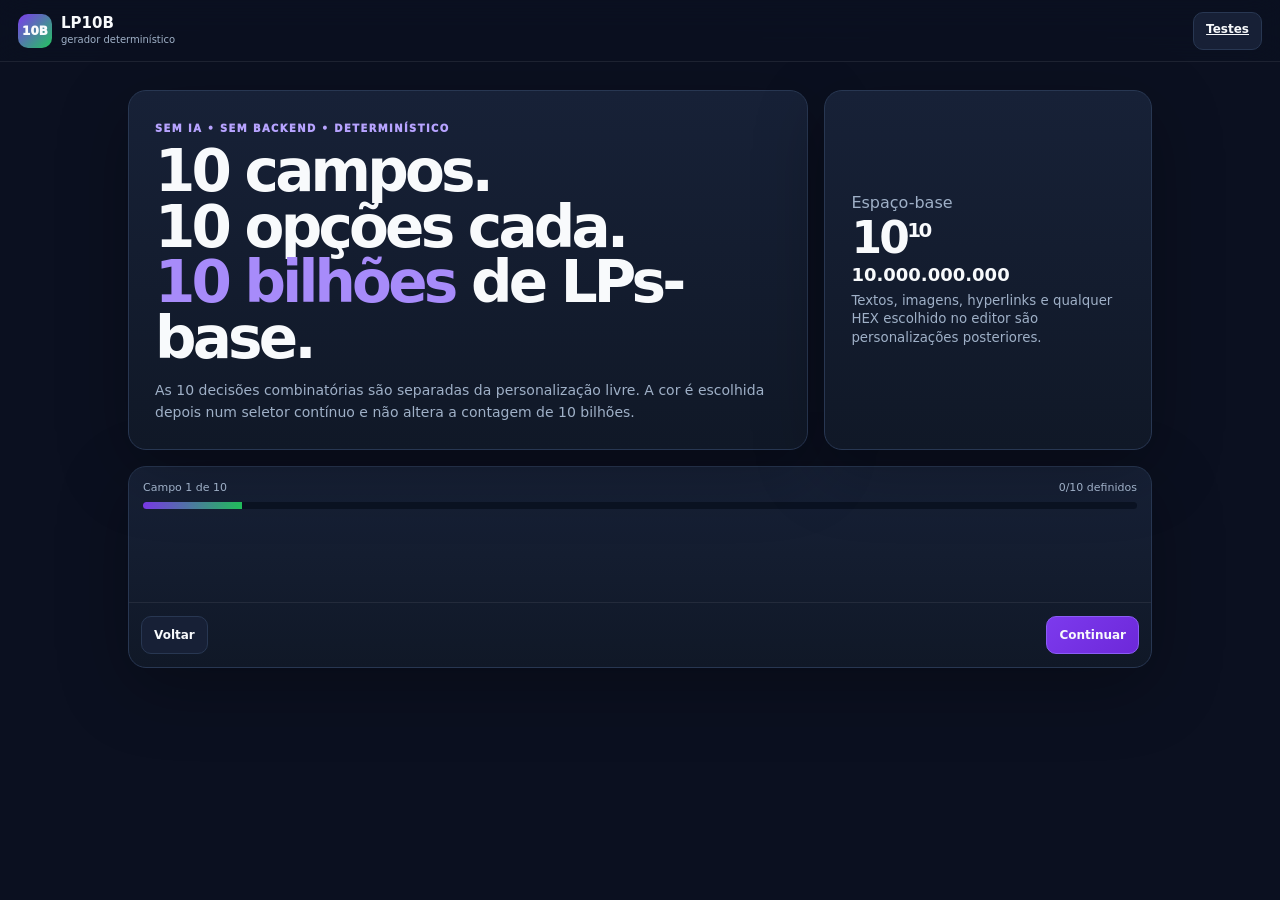
==== commit 23eac514: "Rebuild mobile editor shell and move color outside 10 combinatorial fields" ====
--- a/index.html
+++ b/index.html
@@ -8,130 +8,132 @@
   <link rel="stylesheet" href="./styles.css">
 </head>
 <body>
-  <div id="app">
-    <header class="appbar">
-      <div class="brand">
-        <div class="brand-badge">10B</div>
-        <div>
-          <strong>LP10B</strong>
-          <small>gerador determinístico</small>
+<div id="app">
+  <header class="appbar">
+    <div class="brand">
+      <div class="brand-badge">10B</div>
+      <div><strong>LP10B</strong><small>gerador determinístico</small></div>
+    </div>
+    <div class="app-actions">
+      <button id="backBtn" class="ui-btn ghost hidden">Perguntas</button>
+      <a class="ui-btn" href="./tests.html">Testes</a>
+      <button id="downloadBtn" class="ui-btn success hidden">Baixar HTML</button>
+    </div>
+  </header>
+
+  <main id="wizardView" class="wizard">
+    <section class="intro">
+      <div>
+        <span class="overline">SEM IA • SEM BACKEND • DETERMINÍSTICO</span>
+        <h1>10 campos.<br>10 opções cada.<br><em>10 bilhões</em> de LPs-base.</h1>
+        <p>As 10 decisões combinatórias são separadas da personalização livre. A cor é escolhida depois num seletor contínuo e não altera a contagem de 10 bilhões.</p>
+      </div>
+      <div class="math-card">
+        <span>Espaço-base</span>
+        <strong>10<sup>10</sup></strong>
+        <b>10.000.000.000</b>
+        <small>Textos, imagens, hyperlinks e qualquer HEX escolhido no editor são personalizações posteriores.</small>
+      </div>
+    </section>
+
+    <section id="questionCard" class="wizard-card">
+      <div class="progress-head">
+        <span id="stepLabel">Campo 1 de 10</span>
+        <span id="pathLabel">0/10 definidos</span>
+      </div>
+      <div class="progress-track"><div id="progressBar"></div></div>
+
+      <div class="question-head">
+        <span id="questionKind" class="overline"></span>
+        <h2 id="questionTitle"></h2>
+        <p id="questionHelp"></p>
+      </div>
+
+      <div id="options" class="option-grid"></div>
+
+      <div class="wizard-foot">
+        <button id="prevBtn" class="ui-btn">Voltar</button>
+        <button id="nextBtn" class="ui-btn primary">Continuar</button>
+      </div>
+    </section>
+
+    <section id="colorStage" class="wizard-card color-stage hidden">
+      <div class="progress-head">
+        <span>Cor da marca</span>
+        <span>personalização livre</span>
+      </div>
+      <div class="question-head">
+        <span class="overline">FORA DA CONTAGEM DOS 10B</span>
+        <h2>Escolha sua cor</h2>
+        <p>Arraste dentro do círculo. Se preferir, digite o HEX. O sistema calcula automaticamente os contrapontos e contrastes da página.</p>
+      </div>
+      <div class="color-stage-body">
+        <div id="wizardColorWheel" class="color-wheel-mount"></div>
+        <div class="color-stage-info">
+          <div class="palette-copy">
+            <strong>Paleta automática</strong>
+            <span>principal • escura • suave • complementar • contraste</span>
+          </div>
+          <div id="wizardPalette" class="palette-preview"></div>
         </div>
       </div>
-      <div class="app-actions">
-        <button id="backBtn" class="ui-btn ghost hidden">Perguntas</button>
-        <a class="ui-btn" href="./tests.html">Testes</a>
-        <button id="downloadBtn" class="ui-btn success hidden">Baixar HTML</button>
+      <div class="wizard-foot">
+        <button id="colorBackBtn" class="ui-btn">Voltar</button>
+        <button id="generateBtn" class="ui-btn primary">Gerar landing page</button>
       </div>
-    </header>
+    </section>
 
-    <main id="wizardView" class="wizard">
-      <section class="intro">
-        <div>
-          <span class="overline">SEM IA • SEM BACKEND • DETERMINÍSTICO</span>
-          <h1>10 campos.<br>10 opções cada.<br><em>10 bilhões</em> de LPs-base.</h1>
-          <p>Cada escolha deixa uma diferença real e preservada na página gerada. Dependências só trocam opções de casos específicos; não apagam escolhas anteriores.</p>
+    <div id="pathChips" class="path-chips"></div>
+  </main>
+
+  <main id="editorView" class="editor hidden">
+    <section class="preview-zone">
+      <div class="preview-toolbar">
+        <div><strong>Preview ao vivo</strong><span>clique em qualquer texto para editar</span></div>
+        <div class="device-switch">
+          <button data-device="mobile" class="active">Celular</button>
+          <button data-device="tablet">Tablet</button>
+          <button data-device="desktop">Desktop</button>
         </div>
-        <div class="math-card">
-          <span>Espaço-base</span>
-          <strong>10<sup>10</sup></strong>
-          <b>10.000.000.000</b>
-          <small>A edição livre de textos, imagens, links e cor exata acontece depois e não entra nesta contagem.</small>
-        </div>
+      </div>
+      <div id="previewShell" class="preview-shell mobile">
+        <div id="lpCanvas" class="lp-host"></div>
+      </div>
+    </section>
+
+    <aside class="inspector">
+      <div class="inspector-head">
+        <span class="overline">EDITOR LEVE</span>
+        <h2>Personalize a LP</h2>
+        <p>Todo texto do HTML é editável. Variáveis repetidas, como o nome da empresa, continuam sincronizadas.</p>
+      </div>
+
+      <section id="selectedPanel" class="inspect-card">
+        <h3>Elemento selecionado</h3>
+        <p class="muted">Toque em qualquer texto, botão, logo ou imagem no preview.</p>
       </section>
 
-      <section class="wizard-card">
-        <div class="progress-head">
-          <span id="stepLabel">Campo 1 de 10</span>
-          <span id="pathLabel">0/10 definidos</span>
-        </div>
-        <div class="progress-track"><div id="progressBar"></div></div>
-
-        <div class="question-head">
-          <span id="questionKind" class="overline"></span>
-          <h2 id="questionTitle"></h2>
-          <p id="questionHelp"></p>
-        </div>
-
-        <div id="options" class="option-grid"></div>
-
-        <div id="colorFineTune" class="color-fine hidden">
-          <div class="color-fine-copy">
-            <strong>Ajuste fino da cor</strong>
-            <span>Escolha uma das 10 famílias acima para definir o caminho. Depois arraste o seletor ou digite um HEX. Essa cor exata é personalização adicional.</span>
-          </div>
-          <div class="color-tools">
-            <input id="colorPicker" type="color" aria-label="Selecionar cor">
-            <input id="hexInput" type="text" maxlength="7" inputmode="text" aria-label="Cor em hexadecimal" placeholder="#6D28D9">
-            <div id="palettePreview" class="palette-preview" aria-label="Paleta automática"></div>
-          </div>
-        </div>
-
-        <div class="wizard-foot">
-          <button id="prevBtn" class="ui-btn">Voltar</button>
-          <button id="nextBtn" class="ui-btn primary">Continuar</button>
-        </div>
+      <section class="inspect-card">
+        <h3>Variáveis compartilhadas</h3>
+        <label>Nome da empresa<input data-global="companyName" type="text"></label>
+        <label>Telefone / WhatsApp<input data-global="phone" type="text"></label>
+        <label>Cidade / região<input data-global="city" type="text"></label>
       </section>
 
-      <div id="pathChips" class="path-chips"></div>
-    </main>
+      <section class="inspect-card">
+        <h3>Cor da página</h3>
+        <div id="editorColorWheel" class="color-wheel-mount compact"></div>
+        <div id="editorPalette" class="palette-preview"></div>
+        <p class="muted tiny">A alteração é aplicada sem reconstruir o HTML; portanto textos já editados não são perdidos.</p>
+      </section>
 
-    <main id="editorView" class="editor hidden">
-      <aside class="inspector">
-        <div class="inspector-head">
-          <div>
-            <span class="overline">EDITOR LEVE</span>
-            <h2>Personalize o preview</h2>
-          </div>
-          <p>Clique em texto, botão, logo ou imagem. Elementos com a mesma variável são sincronizados automaticamente.</p>
-        </div>
-
-        <section id="selectedPanel" class="inspect-card">
-          <h3>Elemento selecionado</h3>
-          <p class="muted">Clique em algo editável no preview.</p>
-        </section>
-
-        <section class="inspect-card">
-          <h3>Variáveis compartilhadas</h3>
-          <label>Nome da empresa<input data-global="companyName" type="text"></label>
-          <label>Telefone / WhatsApp<input data-global="phone" type="text"></label>
-          <label>Cidade / região<input data-global="city" type="text"></label>
-        </section>
-
-        <section class="inspect-card">
-          <h3>Cor principal</h3>
-          <div class="editor-color-row">
-            <input id="editorColorPicker" type="color" aria-label="Selecionar cor">
-            <input id="editorHexInput" type="text" maxlength="7" aria-label="Cor em hexadecimal">
-          </div>
-          <div id="editorPalette" class="palette-preview"></div>
-          <p class="muted tiny">O sistema recalcula automaticamente contraste, fundo suave, tom escuro e cor complementar.</p>
-        </section>
-
-        <section class="inspect-card">
-          <h3>Assinatura do caminho</h3>
-          <div id="configSummary" class="config-summary"></div>
-        </section>
-      </aside>
-
-      <section class="preview-zone">
-        <div class="preview-toolbar">
-          <div>
-            <strong>Preview ao vivo</strong>
-            <span>mobile-first</span>
-          </div>
-          <div class="device-switch">
-            <button data-device="mobile" class="active" aria-label="Visualizar em celular">Celular</button>
-            <button data-device="tablet" aria-label="Visualizar em tablet">Tablet</button>
-            <button data-device="desktop" aria-label="Visualizar em desktop">Desktop</button>
-          </div>
-        </div>
-        <div id="previewShell" class="preview-shell mobile">
-          <div id="lpCanvas"></div>
-        </div>
+      <section class="inspect-card">
+        <h3>Assinatura do caminho</h3>
+        <div id="configSummary" class="config-summary"></div>
       </section>
-    </main>
-  </div>
-
-  <script src="./app.js"></script>
+    </aside>
+  </main>
+</div>
+<script src="./app.js"></script>
 </body>
 </html>
--- a/styles.css
+++ b/styles.css
@@ -247,4 +247,27 @@
   .lp-h2{font-size:46px}
   .lp-cards{grid-template-columns:repeat(3,1fr)}
   .lp-contact h2{font-size:38px}
-}+}
+.color-signature{height:8px;margin:0 0 6px;border-radius:999px;background:linear-gradient(90deg,var(--lp-primary),var(--lp-accent));opacity:.95}
+.offer-marker{margin-top:18px;min-height:34px;border-radius:12px;border:1px solid var(--lp-line);background:var(--lp-soft)}
+.offer-marker-1{width:32%;background:var(--lp-primary)}
+.offer-marker-2{width:48%;border-radius:999px;background:linear-gradient(90deg,var(--lp-primary),var(--lp-soft))}
+.offer-marker-3{width:64%;background:repeating-linear-gradient(90deg,var(--lp-primary) 0 18px,var(--lp-soft) 18px 28px)}
+.offer-marker-4{width:80%;border-left:8px solid var(--lp-primary);background:transparent}
+.offer-marker-5{width:100%;background:linear-gradient(135deg,var(--lp-soft),transparent)}
+.offer-marker-6{width:72%;margin-left:auto;border-right:8px solid var(--lp-primary);background:transparent}
+.offer-marker-7{width:58%;clip-path:polygon(0 0,100% 0,88% 100%,0 100%);background:var(--lp-primary)}
+.offer-marker-8{width:44%;transform:skewX(-12deg);background:var(--lp-accent)}
+.offer-marker-9{width:86%;box-shadow:inset 0 0 0 7px var(--lp-soft);background:var(--lp-primary)}
+.offer-marker-10{width:100%;background:linear-gradient(90deg,var(--lp-primary) 0 20%,var(--lp-soft) 20% 40%,var(--lp-primary) 40% 60%,var(--lp-soft) 60% 80%,var(--lp-primary) 80%)}
+.audience-shape{margin-top:18px;width:100%;min-height:42px;border:1px solid var(--lp-line);background:var(--lp-soft)}
+.audience-shape-1{border-radius:999px}
+.audience-shape-2{border-radius:4px;border-left:10px solid var(--lp-primary)}
+.audience-shape-3{border-radius:22px 22px 4px 4px}
+.audience-shape-4{clip-path:polygon(0 0,92% 0,100% 50%,92% 100%,0 100%);background:var(--lp-primary)}
+.audience-shape-5{width:76%;margin-inline:auto;border-radius:8px;box-shadow:10px 10px 0 var(--lp-soft)}
+.audience-shape-6{background:repeating-linear-gradient(135deg,var(--lp-soft) 0 12px,color-mix(in srgb,var(--lp-primary) 20%,white) 12px 24px)}
+.audience-shape-7{border:0;background:linear-gradient(90deg,var(--lp-primary) 0 25%,transparent 25% 37%,var(--lp-primary) 37% 62%,transparent 62% 74%,var(--lp-primary) 74%)}
+.audience-shape-8{border-radius:50%;width:42px;height:42px;margin-inline:auto;background:var(--lp-primary)}
+.audience-shape-9{border-radius:0 22px 0 22px;background:linear-gradient(135deg,var(--lp-primary),var(--lp-accent))}
+.audience-shape-10{clip-path:polygon(0 0,100% 0,84% 100%,16% 100%);background:var(--lp-soft)}
